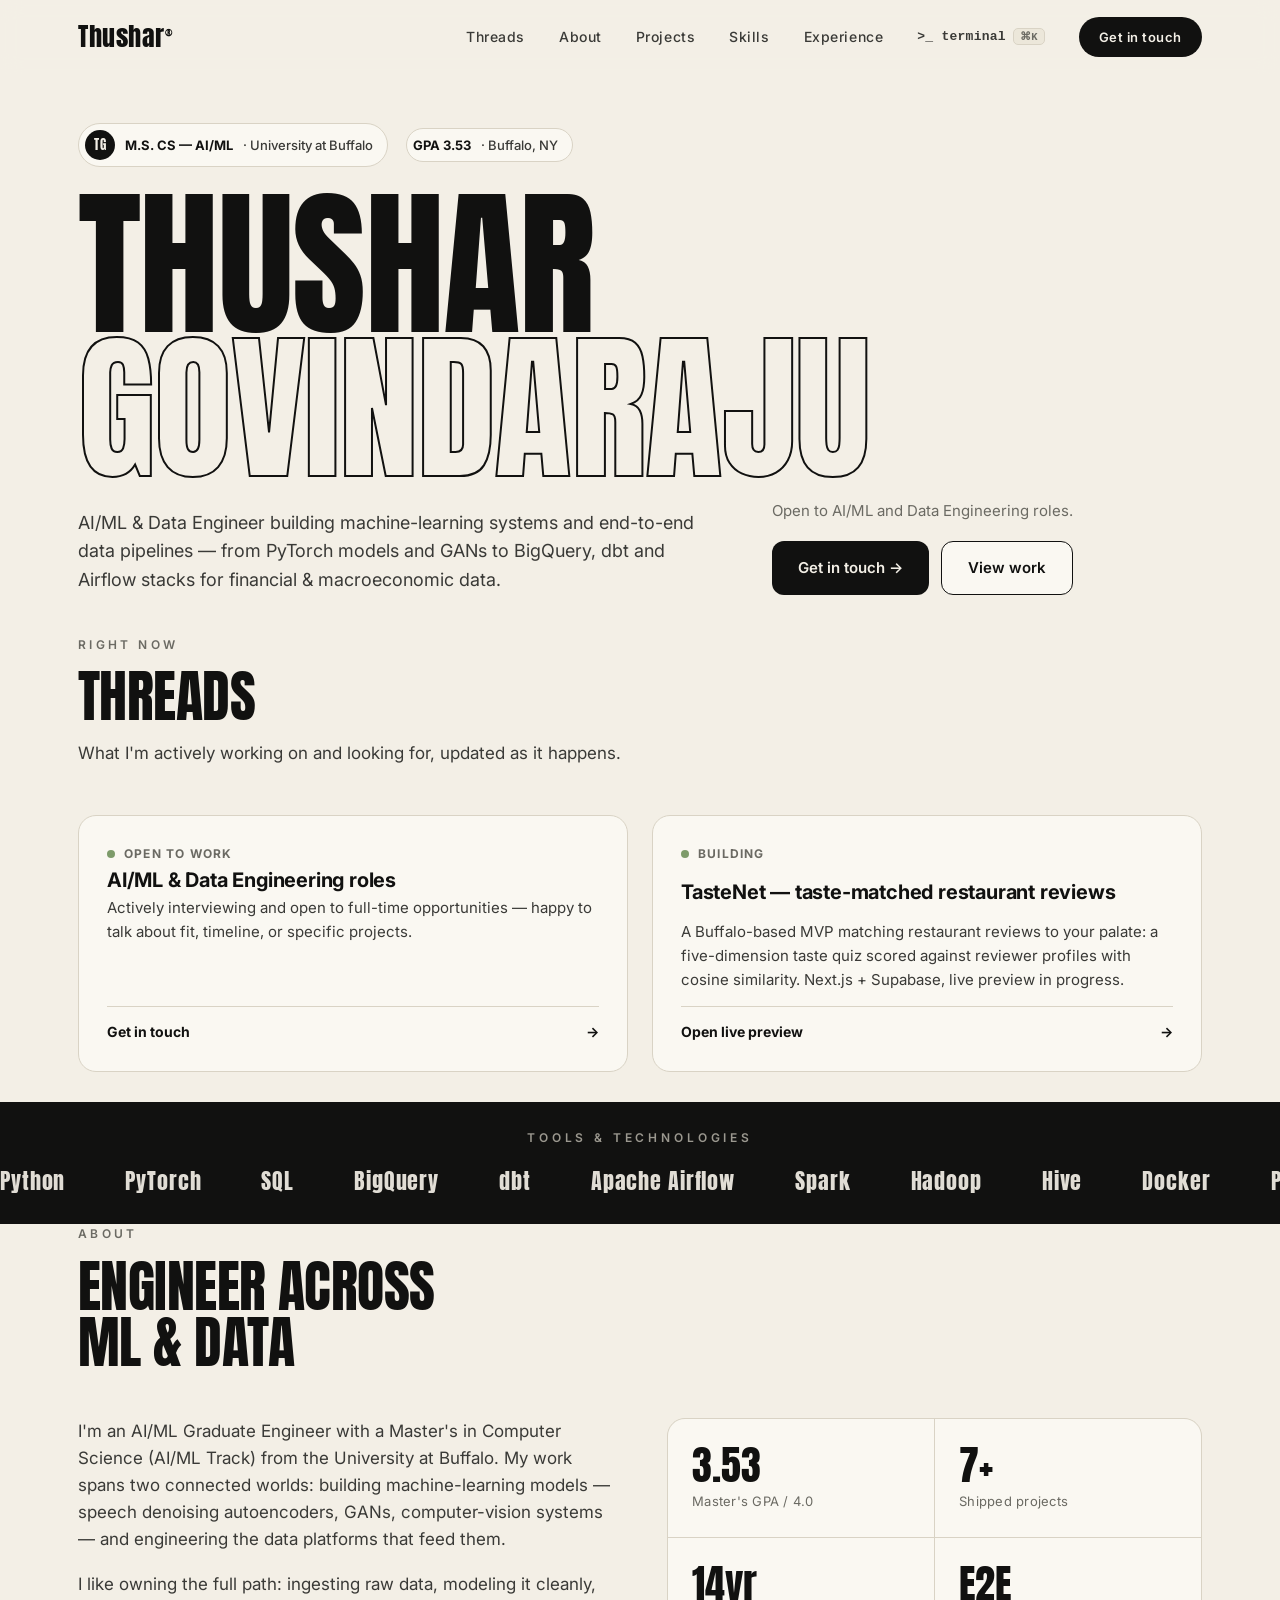
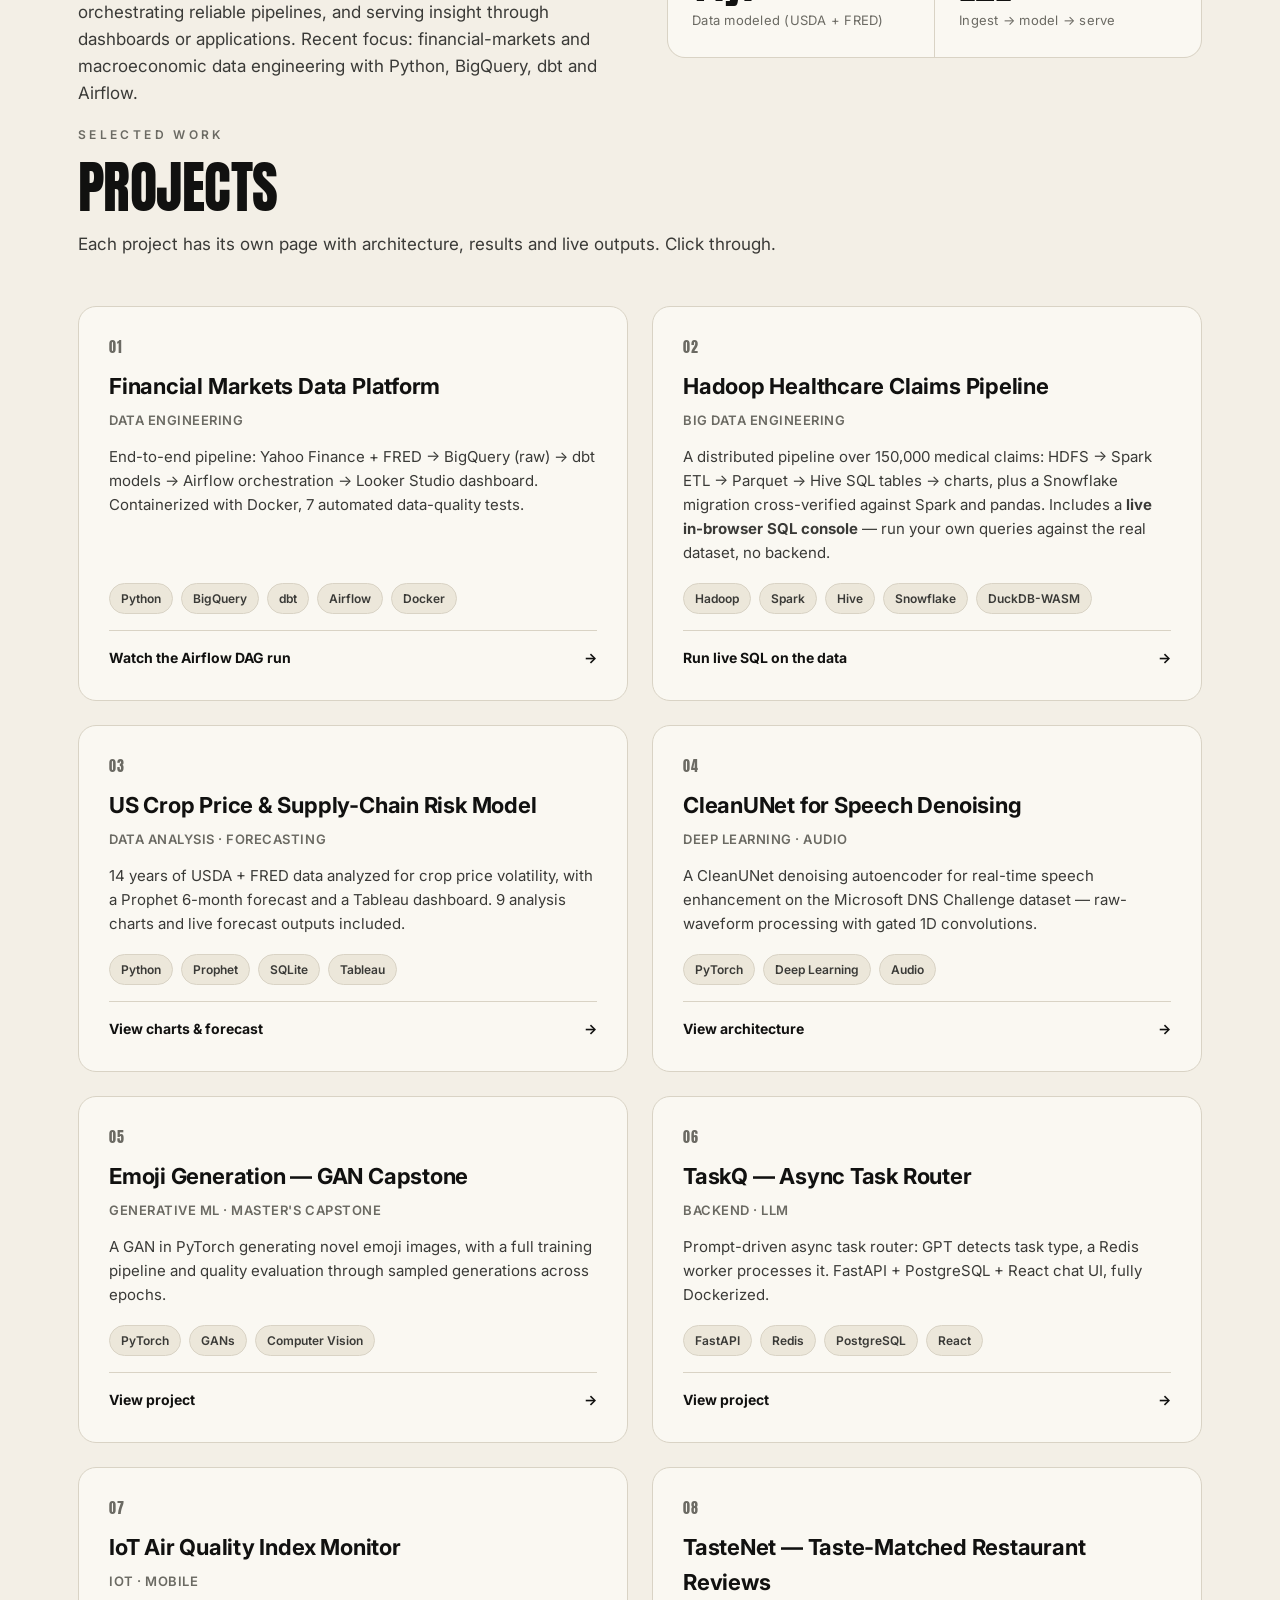
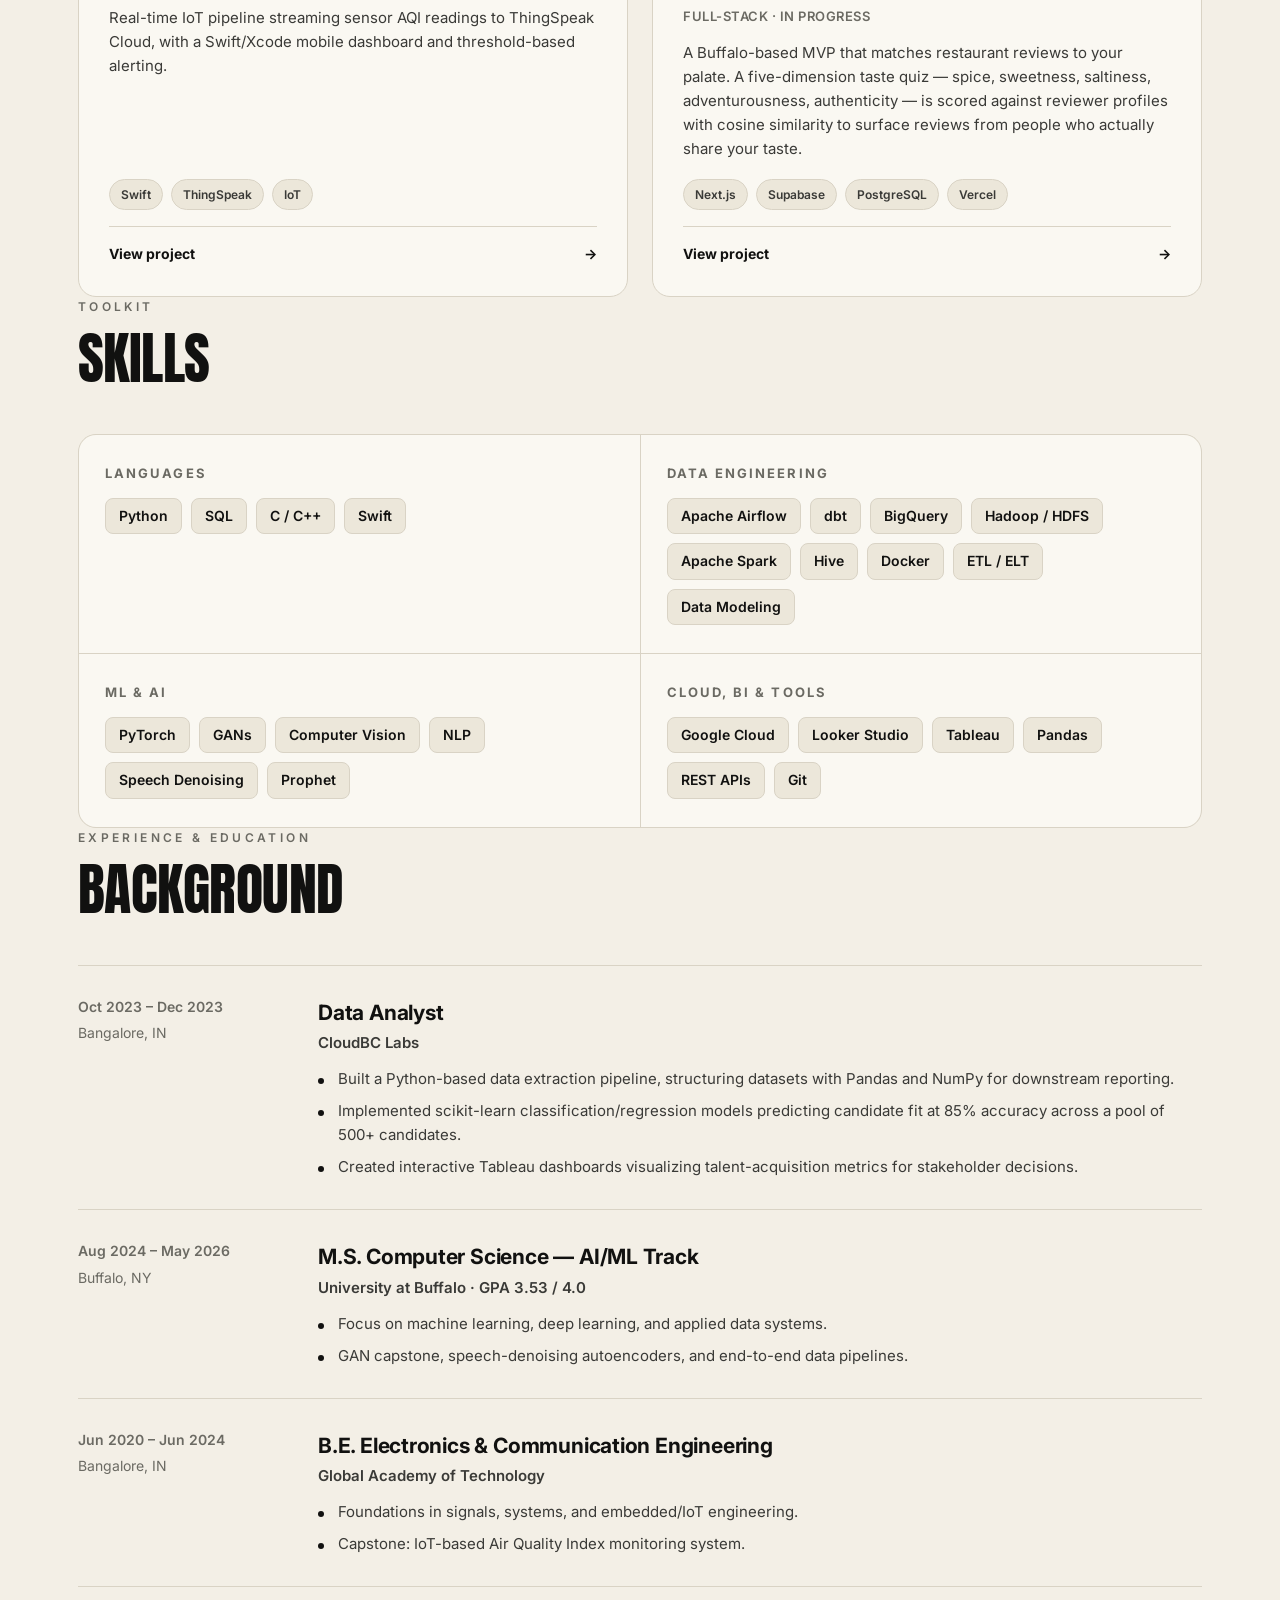
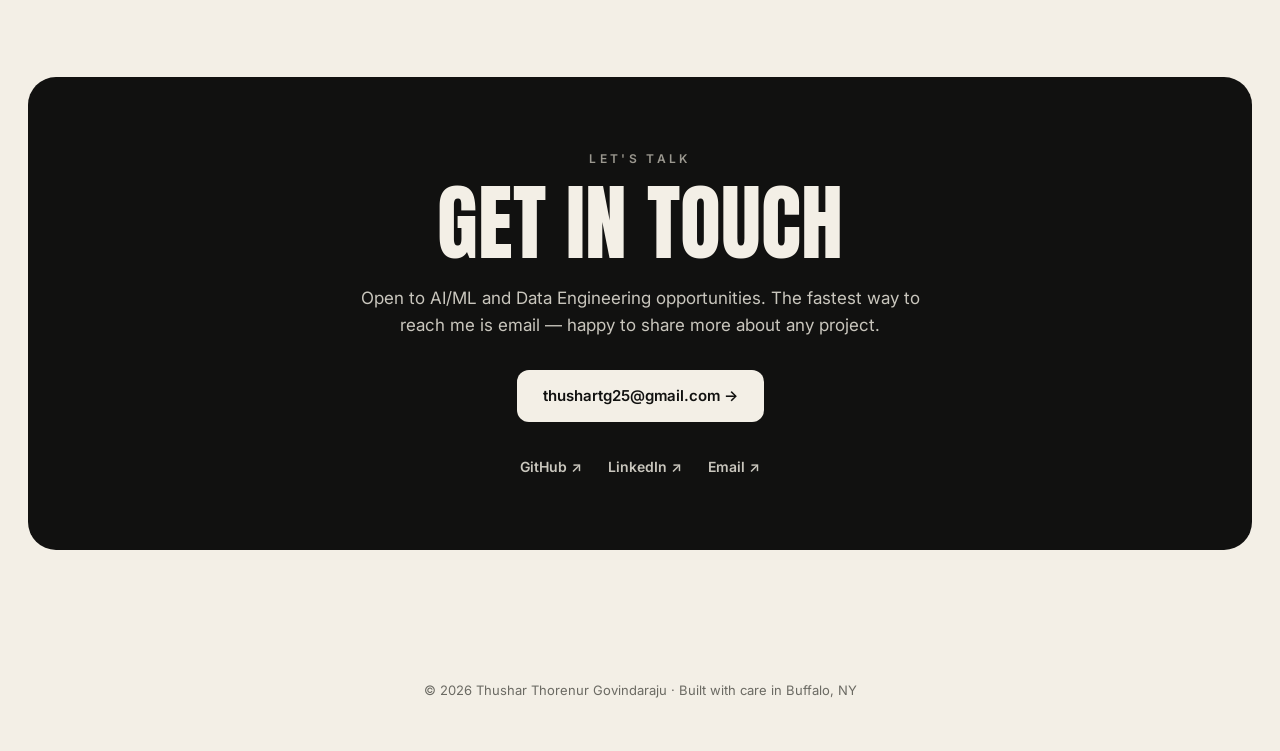
==== index.html @ 77a40bc1 "Add Threads section and TasteNet project (08) Threads sits right after the hero as a "what I'm doing" ====
<!DOCTYPE html>
<html lang="en">
<head>
<meta charset="UTF-8" />
<meta name="viewport" content="width=device-width, initial-scale=1.0" />
<title>Thushar Thorenur Govindaraju — AI/ML & Data Engineer</title>
<meta name="description" content="Thushar Thorenur Govindaraju — AI/ML & Data Engineer. M.S. Computer Science (AI/ML), University at Buffalo. Building ML systems and end-to-end data pipelines." />
<link rel="preconnect" href="https://fonts.googleapis.com" />
<link rel="preconnect" href="https://fonts.gstatic.com" crossorigin />
<link href="https://fonts.googleapis.com/css2?family=Anton&family=Inter:wght@400;500;600;700&display=swap" rel="stylesheet" />
<link rel="stylesheet" href="assets/css/site.css" />
</head>
<body>

<header id="top">
  <div class="wrap nav">
    <a href="#top" class="logo">Thushar<sup>®</sup></a>
    <nav class="nav-links" id="menu">
      <a href="#threads">Threads</a>
      <a href="#about">About</a>
      <a href="#projects">Projects</a>
      <a href="#skills">Skills</a>
      <a href="#experience">Experience</a>
      <a href="#contact" class="nav-cta">Get in touch</a>
    </nav>
    <button class="burger" id="burger" aria-label="Menu"><span></span><span></span><span></span></button>
  </div>
</header>

<!-- HERO -->
<section class="hero wrap">
  <div class="hero-top">
    <span class="chip"><span class="ava">TG</span> <b>M.S. CS — AI/ML</b> · University at Buffalo</span>
    <span class="chip"><b>GPA 3.53</b> · Buffalo, NY</span>
  </div>

  <h1 class="name">Thushar<span class="l2">Govindaraju</span></h1>

  <div class="hero-grid">
    <p class="hero-lead">AI/ML &amp; Data Engineer building machine-learning systems and end-to-end data pipelines — from PyTorch models and GANs to BigQuery, dbt and Airflow stacks for financial &amp; macroeconomic data.</p>
    <div class="hero-right">
      <p>Open to AI/ML and Data Engineering roles.</p>
      <div class="btn-row">
        <a href="#contact" class="btn">Get in touch →</a>
        <a href="#projects" class="btn ghost">View work</a>
      </div>
    </div>
  </div>
</section>

<!-- THREADS -->
<section id="threads" class="wrap reveal">
  <div class="sec-head">
    <div class="eyebrow">Right now</div>
    <h2 class="sec-title">Threads</h2>
    <p>What I'm actively working on and looking for, updated as it happens.</p>
  </div>
  <div class="threads-grid">

    <a class="thread-card" href="#contact">
      <div class="thread-status"><span class="dot"></span>Open to work</div>
      <h3>AI/ML &amp; Data Engineering roles</h3>
      <p>Actively interviewing and open to full-time opportunities — happy to talk about fit, timeline, or specific projects.</p>
      <div class="thread-cta"><span>Get in touch</span><span class="arrow">→</span></div>
    </a>

    <div class="thread-card">
      <a class="thread-card-link" href="projects/tastenet.html">
        <div class="thread-status"><span class="dot"></span>Building</div>
        <h3>TasteNet — taste-matched restaurant reviews</h3>
        <p>A Buffalo-based MVP matching restaurant reviews to your palate: a five-dimension taste quiz scored against reviewer profiles with cosine similarity. Next.js + Supabase, live preview in progress.</p>
      </a>
      <a class="thread-cta" href="https://tastenetcom.vercel.app/preview" target="_blank" rel="noopener"><span>Open live preview</span><span class="arrow">→</span></a>
    </div>

  </div>
</section>

<!-- TECH BAND -->
<div class="band">
  <div class="band-label">Tools &amp; technologies</div>
  <div class="marquee">
    <span>Python</span><span>PyTorch</span><span>SQL</span><span>BigQuery</span><span>dbt</span><span>Apache Airflow</span><span>Spark</span><span>Hadoop</span><span>Hive</span><span>Docker</span><span>Pandas</span><span>Tableau</span><span>GCP</span><span>FastAPI</span>
    <span>Python</span><span>PyTorch</span><span>SQL</span><span>BigQuery</span><span>dbt</span><span>Apache Airflow</span><span>Spark</span><span>Hadoop</span><span>Hive</span><span>Docker</span><span>Pandas</span><span>Tableau</span><span>GCP</span><span>FastAPI</span>
  </div>
</div>

<!-- ABOUT -->
<section id="about" class="wrap reveal">
  <div class="sec-head">
    <div class="eyebrow">About</div>
    <h2 class="sec-title">Engineer across<br>ML &amp; data</h2>
  </div>
  <div class="about-grid">
    <div>
      <p>I'm an AI/ML Graduate Engineer with a Master's in Computer Science (AI/ML Track) from the University at Buffalo. My work spans two connected worlds: building machine-learning models — speech denoising autoencoders, GANs, computer-vision systems — and engineering the data platforms that feed them.</p>
      <p>I like owning the full path: ingesting raw data, modeling it cleanly, orchestrating reliable pipelines, and serving insight through dashboards or applications. Recent focus: financial-markets and macroeconomic data engineering with Python, BigQuery, dbt and Airflow.</p>
    </div>
    <div class="facts">
      <div class="fact"><div class="n">3.53</div><div class="t">Master's GPA / 4.0</div></div>
      <div class="fact"><div class="n">7+</div><div class="t">Shipped projects</div></div>
      <div class="fact"><div class="n">14yr</div><div class="t">Data modeled (USDA + FRED)</div></div>
      <div class="fact"><div class="n">E2E</div><div class="t">Ingest → model → serve</div></div>
    </div>
  </div>
</section>

<!-- PROJECTS -->
<section id="projects" class="wrap reveal">
  <div class="sec-head">
    <div class="eyebrow">Selected work</div>
    <h2 class="sec-title">Projects</h2>
    <p>Each project has its own page with architecture, results and live outputs. Click through.</p>
  </div>
  <div class="proj-grid">

    <a class="card" href="projects/financial-markets-data-platform.html">
      <div class="num">01</div>
      <h3>Financial Markets Data Platform</h3>
      <div class="role">Data Engineering</div>
      <p>End-to-end pipeline: Yahoo Finance + FRED → BigQuery (raw) → dbt models → Airflow orchestration → Looker Studio dashboard. Containerized with Docker, 7 automated data-quality tests.</p>
      <div class="tags"><span class="tag">Python</span><span class="tag">BigQuery</span><span class="tag">dbt</span><span class="tag">Airflow</span><span class="tag">Docker</span></div>
      <div class="card-cta"><span>Watch the Airflow DAG run</span><span class="arrow">→</span></div>
    </a>

    <a class="card" href="projects/hadoop-claims-pipeline.html">
      <div class="num">02</div>
      <h3>Hadoop Healthcare Claims Pipeline</h3>
      <div class="role">Big Data Engineering</div>
      <p>A distributed pipeline over 150,000 medical claims: HDFS → Spark ETL → Parquet → Hive SQL tables → charts, plus a Snowflake migration cross-verified against Spark and pandas. Includes a <b>live in-browser SQL console</b> — run your own queries against the real dataset, no backend.</p>
      <div class="tags"><span class="tag">Hadoop</span><span class="tag">Spark</span><span class="tag">Hive</span><span class="tag">Snowflake</span><span class="tag">DuckDB-WASM</span></div>
      <div class="card-cta"><span>Run live SQL on the data</span><span class="arrow">→</span></div>
    </a>

    <a class="card" href="projects/usda-crop-price-risk.html">
      <div class="num">03</div>
      <h3>US Crop Price &amp; Supply-Chain Risk Model</h3>
      <div class="role">Data Analysis · Forecasting</div>
      <p>14 years of USDA + FRED data analyzed for crop price volatility, with a Prophet 6-month forecast and a Tableau dashboard. 9 analysis charts and live forecast outputs included.</p>
      <div class="tags"><span class="tag">Python</span><span class="tag">Prophet</span><span class="tag">SQLite</span><span class="tag">Tableau</span></div>
      <div class="card-cta"><span>View charts &amp; forecast</span><span class="arrow">→</span></div>
    </a>

    <a class="card" href="projects/cleanunet-speech-denoising.html">
      <div class="num">04</div>
      <h3>CleanUNet for Speech Denoising</h3>
      <div class="role">Deep Learning · Audio</div>
      <p>A CleanUNet denoising autoencoder for real-time speech enhancement on the Microsoft DNS Challenge dataset — raw-waveform processing with gated 1D convolutions.</p>
      <div class="tags"><span class="tag">PyTorch</span><span class="tag">Deep Learning</span><span class="tag">Audio</span></div>
      <div class="card-cta"><span>View architecture</span><span class="arrow">→</span></div>
    </a>

    <a class="card" href="projects/emoji-gan.html">
      <div class="num">05</div>
      <h3>Emoji Generation — GAN Capstone</h3>
      <div class="role">Generative ML · Master's Capstone</div>
      <p>A GAN in PyTorch generating novel emoji images, with a full training pipeline and quality evaluation through sampled generations across epochs.</p>
      <div class="tags"><span class="tag">PyTorch</span><span class="tag">GANs</span><span class="tag">Computer Vision</span></div>
      <div class="card-cta"><span>View project</span><span class="arrow">→</span></div>
    </a>

    <a class="card" href="projects/taskq.html">
      <div class="num">06</div>
      <h3>TaskQ — Async Task Router</h3>
      <div class="role">Backend · LLM</div>
      <p>Prompt-driven async task router: GPT detects task type, a Redis worker processes it. FastAPI + PostgreSQL + React chat UI, fully Dockerized.</p>
      <div class="tags"><span class="tag">FastAPI</span><span class="tag">Redis</span><span class="tag">PostgreSQL</span><span class="tag">React</span></div>
      <div class="card-cta"><span>View project</span><span class="arrow">→</span></div>
    </a>

    <a class="card" href="projects/iot-aqi.html">
      <div class="num">07</div>
      <h3>IoT Air Quality Index Monitor</h3>
      <div class="role">IoT · Mobile</div>
      <p>Real-time IoT pipeline streaming sensor AQI readings to ThingSpeak Cloud, with a Swift/Xcode mobile dashboard and threshold-based alerting.</p>
      <div class="tags"><span class="tag">Swift</span><span class="tag">ThingSpeak</span><span class="tag">IoT</span></div>
      <div class="card-cta"><span>View project</span><span class="arrow">→</span></div>
    </a>

    <a class="card" href="projects/tastenet.html">
      <div class="num">08</div>
      <h3>TasteNet — Taste-Matched Restaurant Reviews</h3>
      <div class="role">Full-Stack · In Progress</div>
      <p>A Buffalo-based MVP that matches restaurant reviews to your palate. A five-dimension taste quiz — spice, sweetness, saltiness, adventurousness, authenticity — is scored against reviewer profiles with cosine similarity to surface reviews from people who actually share your taste.</p>
      <div class="tags"><span class="tag">Next.js</span><span class="tag">Supabase</span><span class="tag">PostgreSQL</span><span class="tag">Vercel</span></div>
      <div class="card-cta"><span>View project</span><span class="arrow">→</span></div>
    </a>

  </div>
</section>

<!-- SKILLS -->
<section id="skills" class="wrap reveal">
  <div class="sec-head">
    <div class="eyebrow">Toolkit</div>
    <h2 class="sec-title">Skills</h2>
  </div>
  <div class="skills-grid">
    <div class="skill">
      <h4>Languages</h4>
      <div class="items"><span>Python</span><span>SQL</span><span>C / C++</span><span>Swift</span></div>
    </div>
    <div class="skill">
      <h4>Data Engineering</h4>
      <div class="items"><span>Apache Airflow</span><span>dbt</span><span>BigQuery</span><span>Hadoop / HDFS</span><span>Apache Spark</span><span>Hive</span><span>Docker</span><span>ETL / ELT</span><span>Data Modeling</span></div>
    </div>
    <div class="skill">
      <h4>ML &amp; AI</h4>
      <div class="items"><span>PyTorch</span><span>GANs</span><span>Computer Vision</span><span>NLP</span><span>Speech Denoising</span><span>Prophet</span></div>
    </div>
    <div class="skill">
      <h4>Cloud, BI &amp; Tools</h4>
      <div class="items"><span>Google Cloud</span><span>Looker Studio</span><span>Tableau</span><span>Pandas</span><span>REST APIs</span><span>Git</span></div>
    </div>
  </div>
</section>

<!-- EXPERIENCE + EDUCATION -->
<section id="experience" class="wrap reveal">
  <div class="sec-head">
    <div class="eyebrow">Experience &amp; Education</div>
    <h2 class="sec-title">Background</h2>
  </div>
  <div class="tl">
    <div class="tl-item">
      <div class="tl-when">Oct 2023 – Dec 2023<span class="loc">Bangalore, IN</span></div>
      <div class="tl-body">
        <h3>Data Analyst</h3>
        <div class="org">CloudBC Labs</div>
        <ul>
          <li>Built a Python-based data extraction pipeline, structuring datasets with Pandas and NumPy for downstream reporting.</li>
          <li>Implemented scikit-learn classification/regression models predicting candidate fit at 85% accuracy across a pool of 500+ candidates.</li>
          <li>Created interactive Tableau dashboards visualizing talent-acquisition metrics for stakeholder decisions.</li>
        </ul>
      </div>
    </div>
    <div class="tl-item">
      <div class="tl-when">Aug 2024 – May 2026<span class="loc">Buffalo, NY</span></div>
      <div class="tl-body">
        <h3>M.S. Computer Science — AI/ML Track</h3>
        <div class="org">University at Buffalo · GPA 3.53 / 4.0</div>
        <ul>
          <li>Focus on machine learning, deep learning, and applied data systems.</li>
          <li>GAN capstone, speech-denoising autoencoders, and end-to-end data pipelines.</li>
        </ul>
      </div>
    </div>
    <div class="tl-item">
      <div class="tl-when">Jun 2020 – Jun 2024<span class="loc">Bangalore, IN</span></div>
      <div class="tl-body">
        <h3>B.E. Electronics &amp; Communication Engineering</h3>
        <div class="org">Global Academy of Technology</div>
        <ul>
          <li>Foundations in signals, systems, and embedded/IoT engineering.</li>
          <li>Capstone: IoT-based Air Quality Index monitoring system.</li>
        </ul>
      </div>
    </div>
  </div>
</section>

<!-- CONTACT -->
<section id="contact">
  <div class="contact reveal">
    <div class="eyebrow">Let's talk</div>
    <h2>Get in touch</h2>
    <p>Open to AI/ML and Data Engineering opportunities. The fastest way to reach me is email — happy to share more about any project.</p>
    <a href="mailto:thushartg25@gmail.com" class="btn">thushartg25@gmail.com →</a>
    <div class="links">
      <a href="https://github.com/thushartg" target="_blank" rel="noopener">GitHub ↗</a>
      <a href="https://www.linkedin.com/in/thushar-thorenur-govindaraju-945712186" target="_blank" rel="noopener">LinkedIn ↗</a>
      <a href="mailto:thushartg25@gmail.com">Email ↗</a>
    </div>
  </div>
</section>

<footer>
  © <span id="yr"></span> Thushar Thorenur Govindaraju · Built with care in Buffalo, NY
</footer>

<script src="assets/js/site.js"></script>
</body>
</html>
---- assets/css/site.css ----
:root{
  color-scheme:light dark;
  --cream:#f3efe6;
  --cream-2:#ece7da;
  --ink:#111110;
  --ink-soft:#3a3a37;
  --muted:#6b6a63;
  --line:#d9d3c5;
  --card:#faf8f2;
  --radius:18px;
  --max:1180px;
  --ink-rgb:17,17,16;
  --header-bg:rgba(243,239,230,.82);
  --shadow:rgba(0,0,0,.35);
  --sql-input-bg:#f5f1e8;
  --sql-err:#9c4a34;
  --accent2:#c9c2b2;
  --accent-amber:#c9a24b;
  --accent-success:#7d9b6a;
  --dag-queued-fill:#efeadf;
  --dag-queued-sub:#aaa393;
  --dag-running-fill:#fff;
  --dag-success-fill:#eef3e7;
  --dag-success-sub:#6f8a5e;
  --panel-muted:#9b988f;
  --panel-soft:#c9c6bd;
}
@media (prefers-color-scheme: dark){
  :root{
    --cream:#121210;
    --cream-2:#1b1b16;
    --ink:#f3efe6;
    --ink-soft:#d6d2c4;
    --muted:#948f80;
    --line:#2c2b23;
    --card:#1a1a15;
    --ink-rgb:243,239,230;
    --header-bg:rgba(18,18,16,.82);
    --shadow:rgba(0,0,0,.6);
    --sql-input-bg:#0f0f0c;
    --sql-err:#e2896a;
    --accent2:#57544a;
    --accent-amber:#d9b25c;
    --accent-success:#7fbf68;
    --dag-queued-fill:#1c1c17;
    --dag-queued-sub:#948f80;
    --dag-running-fill:#1a1a15;
    --dag-success-fill:#16241a;
    --dag-success-sub:#8fbf7a;
    --panel-muted:#68645a;
    --panel-soft:#4d4a41;
  }
}
*{box-sizing:border-box;margin:0;padding:0}
html{scroll-behavior:smooth}
body{
  font-family:'Inter',system-ui,-apple-system,sans-serif;
  background:var(--cream);
  color:var(--ink);
  line-height:1.6;
  -webkit-font-smoothing:antialiased;
  overflow-x:hidden;
}
a{color:inherit;text-decoration:none}
img{max-width:100%;display:block}
.wrap{max-width:var(--max);margin:0 auto;padding:0 28px}
section{padding:90px 0}

/* ---------- NAV ---------- */
header{position:sticky;top:0;z-index:50;background:var(--header-bg);backdrop-filter:blur(10px);border-bottom:1px solid transparent;transition:border-color .3s}
header.scrolled{border-color:var(--line)}
.nav{display:flex;align-items:center;justify-content:space-between;height:74px}
.logo{font-family:'Anton',sans-serif;font-size:26px;letter-spacing:.5px}
.logo sup{font-size:11px;top:-12px}
.nav-links{display:flex;gap:34px;align-items:center}
.nav-links a{font-size:14px;font-weight:500;letter-spacing:.04em;color:var(--ink-soft);transition:color .2s}
.nav-links a:hover{color:var(--ink)}
.nav-links a.nav-cta{background:var(--ink);color:var(--cream);padding:10px 20px;border-radius:999px;font-size:13px;font-weight:600}
.nav-links a.nav-cta:hover{color:var(--cream);opacity:.88}
.burger{display:none;flex-direction:column;gap:5px;cursor:pointer;background:none;border:0;padding:6px}
.burger span{width:24px;height:2px;background:var(--ink);transition:.3s}

/* ---------- HERO ---------- */
.hero{padding-top:48px;padding-bottom:40px}
.hero-top{display:flex;align-items:center;gap:18px;flex-wrap:wrap}
.chip{display:inline-flex;align-items:center;gap:10px;background:var(--card);border:1px solid var(--line);padding:6px 14px 6px 6px;border-radius:999px;font-size:13px;font-weight:500;color:var(--ink-soft)}
.chip .ava{width:30px;height:30px;border-radius:50%;background:var(--ink);color:var(--cream);display:grid;place-items:center;font-family:'Anton',sans-serif;font-size:13px;letter-spacing:.5px}
.chip b{color:var(--ink)}
.name{
  font-family:'Anton',sans-serif;font-weight:400;line-height:.9;letter-spacing:-.01em;
  text-transform:uppercase;font-size:clamp(56px,12.5vw,168px);margin:26px 0 10px;
}
.name .l2{display:block;color:transparent;-webkit-text-stroke:2px var(--ink)}
.hero-grid{display:grid;grid-template-columns:1.5fr 1fr;gap:48px;align-items:end;margin-top:18px}
.hero-lead{font-size:18px;color:var(--ink-soft);max-width:62ch}
.hero-right{display:flex;flex-direction:column;align-items:flex-start;gap:18px}
.hero-right p{font-size:15px;color:var(--muted)}
.btn{display:inline-flex;align-items:center;gap:10px;background:var(--ink);color:var(--cream);padding:14px 26px;border-radius:12px;font-weight:600;font-size:15px;transition:transform .2s,opacity .2s;cursor:pointer;border:0}
.btn:hover{transform:translateY(-2px);opacity:.92}
.btn.ghost{background:var(--card);color:var(--ink);border:1.5px solid var(--ink)}
.btn.ghost:hover{background:var(--ink);color:var(--cream)}
.btn.sm{padding:11px 20px;font-size:14px}
.btn-row{display:flex;gap:12px;flex-wrap:wrap}

/* ---------- THREADS ---------- */
.threads-grid{display:grid;grid-template-columns:repeat(2,1fr);gap:24px}
.thread-card{background:var(--card);border:1px solid var(--line);border-radius:var(--radius);padding:28px;display:flex;flex-direction:column;transition:transform .25s,box-shadow .25s;color:inherit}
.thread-card:hover{transform:translateY(-4px);box-shadow:0 18px 40px -22px var(--shadow)}
.thread-card-link{display:flex;flex-direction:column;gap:12px;flex:1;color:inherit}
.thread-status{display:flex;align-items:center;gap:9px;font-size:12px;font-weight:700;letter-spacing:.1em;text-transform:uppercase;color:var(--muted)}
.thread-status .dot{width:8px;height:8px;border-radius:50%;background:var(--accent-success);box-shadow:0 0 0 0 rgba(125,155,106,.7);animation:pulse 2s infinite}
.thread-card h3{font-size:20px;font-weight:700;letter-spacing:-.01em}
.thread-card p{font-size:15px;color:var(--ink-soft);flex:1}
.thread-cta{font-size:14px;font-weight:700;border-top:1px solid var(--line);margin-top:14px;padding-top:14px;display:flex;justify-content:space-between;align-items:center;color:inherit}
.thread-cta .arrow{transition:transform .25s}
.thread-cta:hover .arrow{transform:translateX(5px)}

/* ---------- TECH BAND ---------- */
.band{background:var(--ink);color:var(--cream);padding:26px 0;margin-top:30px;overflow:hidden}
.band-label{text-align:center;font-size:12px;letter-spacing:.32em;font-weight:600;color:var(--panel-muted);margin-bottom:16px;text-transform:uppercase}
.marquee{display:flex;gap:60px;white-space:nowrap;animation:scroll 26s linear infinite;width:max-content}
.marquee span{font-family:'Anton',sans-serif;font-size:22px;letter-spacing:.04em;opacity:.92}
@keyframes scroll{from{transform:translateX(0)}to{transform:translateX(-50%)}}

/* ---------- SECTION HEADERS ---------- */
.eyebrow{font-size:12px;letter-spacing:.28em;text-transform:uppercase;color:var(--muted);font-weight:600;margin-bottom:14px}
.sec-title{font-family:'Anton',sans-serif;font-weight:400;font-size:clamp(32px,5vw,56px);line-height:1;letter-spacing:-.01em;text-transform:uppercase}
.sec-head{margin-bottom:48px;max-width:760px}
.sec-head p{margin-top:16px;color:var(--ink-soft);font-size:17px}

/* ---------- ABOUT ---------- */
.about-grid{display:grid;grid-template-columns:1fr 1fr;gap:54px;align-items:start}
.about-grid p{font-size:17px;color:var(--ink-soft);margin-bottom:18px}
.facts{display:grid;grid-template-columns:1fr 1fr;gap:1px;background:var(--line);border:1px solid var(--line);border-radius:var(--radius);overflow:hidden}
.fact{background:var(--card);padding:26px 24px}
.fact .n{font-family:'Anton',sans-serif;font-size:40px;line-height:1}
.fact .t{font-size:13px;color:var(--muted);margin-top:6px;letter-spacing:.02em}

/* ---------- PROJECTS GRID ---------- */
.proj-grid{display:grid;grid-template-columns:repeat(2,1fr);gap:24px}
.card{background:var(--card);border:1px solid var(--line);border-radius:var(--radius);padding:30px;display:flex;flex-direction:column;transition:transform .25s,box-shadow .25s;position:relative;overflow:hidden}
a.card{color:inherit}
.card:hover{transform:translateY(-4px);box-shadow:0 18px 40px -22px var(--shadow)}
.card .num{font-family:'Anton',sans-serif;font-size:14px;color:var(--muted);letter-spacing:.1em}
.card h3{font-size:22px;font-weight:700;margin:10px 0 6px;letter-spacing:-.01em}
.card .role{font-size:13px;color:var(--muted);font-weight:600;letter-spacing:.04em;text-transform:uppercase;margin-bottom:14px}
.card p{font-size:15px;color:var(--ink-soft);flex:1}
.tags{display:flex;flex-wrap:wrap;gap:8px;margin:18px 0 16px}
.tag{font-size:12px;font-weight:600;background:var(--cream-2);border:1px solid var(--line);color:var(--ink-soft);padding:5px 11px;border-radius:999px}
.card-cta{font-size:14px;font-weight:700;border-top:1px solid var(--line);padding-top:16px;display:flex;justify-content:space-between;align-items:center}
.card-cta .arrow{transition:transform .25s}
.card:hover .card-cta .arrow{transform:translateX(5px)}

/* ---------- SKILLS ---------- */
.skills-grid{display:grid;grid-template-columns:repeat(2,1fr);gap:1px;background:var(--line);border:1px solid var(--line);border-radius:var(--radius);overflow:hidden}
.skill{background:var(--card);padding:28px 26px}
.skill h4{font-size:13px;letter-spacing:.16em;text-transform:uppercase;color:var(--muted);margin-bottom:14px}
.skill .items{display:flex;flex-wrap:wrap;gap:9px}
.skill .items span{font-size:14px;font-weight:600;background:var(--cream-2);border:1px solid var(--line);padding:6px 13px;border-radius:8px}

/* ---------- TIMELINE ---------- */
.tl{display:grid;gap:0}
.tl-item{display:grid;grid-template-columns:200px 1fr;gap:40px;padding:30px 0;border-top:1px solid var(--line)}
.tl-item:last-child{border-bottom:1px solid var(--line)}
.tl-when{font-size:14px;color:var(--muted);font-weight:600}
.tl-when .loc{display:block;font-weight:400;margin-top:4px}
.tl-body h3{font-size:21px;font-weight:700;letter-spacing:-.01em}
.tl-body .org{font-size:15px;color:var(--ink-soft);font-weight:600;margin:2px 0 12px}
.tl-body ul{list-style:none;display:grid;gap:8px}
.tl-body li{font-size:15px;color:var(--ink-soft);padding-left:20px;position:relative}
.tl-body li::before{content:"";position:absolute;left:0;top:11px;width:6px;height:6px;border-radius:50%;background:var(--ink)}

/* ---------- CONTACT ---------- */
.contact{background:var(--ink);color:var(--cream);border-radius:28px;padding:72px 48px;text-align:center;margin:0 28px}
.contact .eyebrow{color:var(--panel-muted)}
.contact h2{font-family:'Anton',sans-serif;font-weight:400;font-size:clamp(38px,7vw,84px);line-height:.96;text-transform:uppercase;margin:8px 0 22px}
.contact p{max-width:52ch;margin:0 auto 30px;color:var(--panel-soft);font-size:17px}
.contact .btn{background:var(--cream);color:var(--ink)}
.contact .links{display:flex;gap:26px;justify-content:center;margin-top:34px;flex-wrap:wrap;font-size:14px;font-weight:600}
.contact .links a{color:var(--panel-soft)}
.contact .links a:hover{color:var(--cream)}

/* ---------- FOOTER ---------- */
footer{padding:40px 0 50px;text-align:center;color:var(--muted);font-size:13px}

/* ---------- REVEAL ---------- */
.reveal{opacity:0;transform:translateY(24px);transition:opacity .7s ease,transform .7s ease}
.reveal.in{opacity:1;transform:none}

/* =====================================================
   PROJECT DETAIL PAGES
   ===================================================== */
.back{display:inline-flex;align-items:center;gap:8px;font-size:14px;font-weight:600;color:var(--muted);margin-bottom:28px}
.back:hover{color:var(--ink)}
.p-hero{padding-top:40px;padding-bottom:30px}
.p-kicker{font-size:13px;font-weight:600;letter-spacing:.14em;text-transform:uppercase;color:var(--muted);margin-bottom:14px}
.p-title{font-family:'Anton',sans-serif;font-weight:400;text-transform:uppercase;line-height:.94;letter-spacing:-.01em;font-size:clamp(40px,8vw,96px)}
.p-sub{font-size:19px;color:var(--ink-soft);max-width:70ch;margin-top:20px}
.p-meta{display:flex;flex-wrap:wrap;gap:10px;margin-top:24px}
.p-actions{display:flex;gap:12px;flex-wrap:wrap;margin-top:28px}

.p-section{border-top:1px solid var(--line);padding:54px 0}
.p-section h2{font-family:'Anton',sans-serif;font-weight:400;text-transform:uppercase;font-size:clamp(26px,4vw,40px);line-height:1;margin-bottom:24px}
.p-section h3{font-size:18px;font-weight:700;margin:24px 0 10px}
.p-section p{font-size:17px;color:var(--ink-soft);max-width:80ch;margin-bottom:16px}
.p-section ul{list-style:none;display:grid;gap:10px;max-width:80ch}
.p-section ul li{font-size:16px;color:var(--ink-soft);padding-left:22px;position:relative}
.p-section ul li::before{content:"";position:absolute;left:0;top:11px;width:6px;height:6px;border-radius:50%;background:var(--ink)}

.metrics{display:grid;grid-template-columns:repeat(auto-fit,minmax(160px,1fr));gap:1px;background:var(--line);border:1px solid var(--line);border-radius:var(--radius);overflow:hidden;margin:8px 0}
.metric{background:var(--card);padding:26px 22px}
.metric .n{font-family:'Anton',sans-serif;font-size:38px;line-height:1}
.metric .t{font-size:13px;color:var(--muted);margin-top:8px}

.flow{display:flex;flex-wrap:wrap;align-items:center;gap:10px;margin:10px 0 6px}
.flow .node{background:var(--card);border:1px solid var(--line);border-radius:12px;padding:14px 18px;font-weight:600;font-size:14px;text-align:center}
.flow .arr{color:var(--muted);font-weight:700}

.gallery{display:grid;grid-template-columns:repeat(2,1fr);gap:20px}
.shot{border:1px solid var(--line);border-radius:14px;overflow:hidden;background:var(--card)}
.shot img{width:100%;height:auto;cursor:zoom-in;transition:opacity .2s}
.shot img:hover{opacity:.92}
.shot figcaption{padding:14px 16px;font-size:14px;color:var(--ink-soft);border-top:1px solid var(--line);font-weight:500}
.shot.wide{grid-column:1 / -1}

.table-wrap{overflow-x:auto;border:1px solid var(--line);border-radius:var(--radius)}
table{width:100%;border-collapse:collapse;font-size:15px;background:var(--card)}
th,td{text-align:left;padding:14px 18px;border-bottom:1px solid var(--line)}
th{font-size:12px;letter-spacing:.08em;text-transform:uppercase;color:var(--muted);font-weight:700}
tr:last-child td{border-bottom:0}

.note{background:var(--cream-2);border:1px dashed var(--line);border-radius:12px;padding:16px 18px;font-size:14px;color:var(--muted);max-width:80ch}

/* interactive chart */
.chart-wrap{position:relative;height:420px;background:var(--card);border:1px solid var(--line);border-radius:var(--radius);padding:18px 16px;margin:18px 0 8px}
.seg{display:inline-flex;gap:4px;background:var(--cream-2);border:1px solid var(--line);border-radius:999px;padding:4px}
.seg-btn{border:0;background:transparent;cursor:pointer;font:inherit;font-size:14px;font-weight:600;color:var(--ink-soft);padding:8px 18px;border-radius:999px;transition:.2s}
.seg-btn:hover{color:var(--ink)}
.seg-btn.is-active{background:var(--ink);color:var(--cream)}
@media(max-width:860px){.chart-wrap{height:340px}}

/* epoch viewer */
.epoch-ctl{display:flex;align-items:center;gap:16px;max-width:520px;margin-top:16px}
.epoch-ctl input[type=range]{flex:1;accent-color:var(--ink)}
.epoch-ctl span{font-size:14px;font-weight:600;color:var(--ink-soft);white-space:nowrap}

/* iframe embed */
.embed{position:relative;width:100%;aspect-ratio:16/10;border:1px solid var(--line);border-radius:var(--radius);overflow:hidden;background:var(--card);margin:18px 0 8px}
.embed iframe{position:absolute;inset:0;width:100%;height:100%;border:0}
@media(max-width:860px){.embed{aspect-ratio:4/5}}

/* audio A/B comparison */
.audio-ab{display:grid;grid-template-columns:1fr 1fr;gap:20px;max-width:80ch;margin:8px 0}
.audio-card{background:var(--card);border:1px solid var(--line);border-radius:14px;padding:22px}
.audio-card.after{border-color:var(--ink)}
.audio-card .lbl{display:flex;align-items:center;gap:8px;font-weight:700;font-size:15px;margin-bottom:4px}
.audio-card .badge{font-size:11px;font-weight:700;letter-spacing:.06em;text-transform:uppercase;padding:3px 9px;border-radius:999px;background:var(--cream-2);border:1px solid var(--line);color:var(--muted)}
.audio-card.after .badge{background:var(--ink);color:var(--cream);border-color:var(--ink)}
.audio-card .desc{font-size:13px;color:var(--muted);margin-bottom:14px}
.audio-card audio{width:100%;margin-top:4px}
.audio-card .missing{font-size:13px;color:var(--muted);font-style:italic}
@media(max-width:860px){.audio-ab{grid-template-columns:1fr}}

.p-nav{display:flex;justify-content:space-between;gap:16px;border-top:1px solid var(--line);padding:40px 0;flex-wrap:wrap}
.p-nav a{font-weight:700}
.p-nav a span{display:block;font-size:12px;color:var(--muted);font-weight:600;text-transform:uppercase;letter-spacing:.1em;margin-bottom:4px}

/* lightbox */
.lb{position:fixed;inset:0;background:rgba(17,17,16,.92);display:none;align-items:center;justify-content:center;z-index:200;padding:30px;cursor:zoom-out}
.lb.open{display:flex}
.lb img{max-width:95%;max-height:92vh;border-radius:8px}

/* ---------- LIVE SQL CONSOLE ---------- */
.sql-console{margin:18px 0 8px;border:1px solid var(--line);border-radius:var(--radius);overflow:hidden;background:var(--card)}
.sql-bar{display:flex;align-items:center;gap:8px;padding:10px 14px;background:var(--ink);color:var(--cream)}
.sql-bar .dot{width:11px;height:11px;border-radius:50%;background:#4a4a45}
.sql-bar .dot.g{background:var(--accent-success)}.sql-bar .dot.y{background:var(--accent-amber)}.sql-bar .dot.r{background:#b5654a}
.sql-bar .title{font-size:12.5px;letter-spacing:.06em;opacity:.85;margin-left:6px;font-weight:500}
.sql-bar .status{margin-left:auto;font-size:11.5px;letter-spacing:.04em;opacity:.7;display:flex;align-items:center;gap:7px}
.sql-bar .status .live{width:7px;height:7px;border-radius:50%;background:var(--accent-success);box-shadow:0 0 0 0 rgba(125,155,106,.7);animation:pulse 2s infinite}
@keyframes pulse{0%{box-shadow:0 0 0 0 rgba(125,155,106,.6)}70%{box-shadow:0 0 0 6px rgba(125,155,106,0)}100%{box-shadow:0 0 0 0 rgba(125,155,106,0)}}
.sql-chips{display:flex;gap:7px;flex-wrap:wrap;padding:12px 14px 4px}
.sql-chip{font-size:12.5px;padding:6px 12px;border-radius:999px;border:1px solid var(--line);background:var(--cream);color:var(--ink-soft);cursor:pointer;transition:.15s;font-family:inherit}
.sql-chip:hover{border-color:var(--ink);color:var(--ink)}
.sql-editor-wrap{padding:8px 14px 14px}
#sqlInput{width:100%;min-height:104px;resize:vertical;background:var(--sql-input-bg);border:1px solid var(--line);border-radius:12px;padding:14px 16px;font-family:ui-monospace,SFMono-Regular,'SF Mono',Menlo,Consolas,monospace;font-size:13.5px;line-height:1.6;color:var(--ink);tab-size:2}
#sqlInput:focus{outline:none;border-color:var(--ink)}
.sql-actions{display:flex;align-items:center;gap:14px;margin-top:12px;flex-wrap:wrap}
.sql-run{display:inline-flex;align-items:center;gap:9px;background:var(--ink);color:var(--cream);border:0;border-radius:10px;padding:11px 20px;font-weight:600;font-size:14px;font-family:inherit;cursor:pointer;transition:.2s}
.sql-run:hover:not(:disabled){transform:translateY(-2px);opacity:.92}
.sql-run:disabled{opacity:.5;cursor:progress}
.sql-hint{font-size:12px;color:var(--muted)}
.sql-hint kbd{font-family:ui-monospace,monospace;background:var(--cream-2);border:1px solid var(--line);border-radius:5px;padding:1px 6px;font-size:11px}
.sql-result{border-top:1px solid var(--line);max-height:420px;overflow:auto}
.sql-meta{font-size:12px;color:var(--muted);padding:10px 16px;border-bottom:1px solid var(--line);position:sticky;top:0;background:var(--card);z-index:1}
.sql-result table{border-collapse:collapse;width:100%;font-size:13px}
.sql-result th{position:sticky;top:37px;background:var(--cream-2);text-align:left;font-weight:600;padding:9px 14px;border-bottom:1px solid var(--line);white-space:nowrap;font-family:ui-monospace,monospace;font-size:11.5px;letter-spacing:.03em;color:var(--ink-soft)}
.sql-result td{padding:8px 14px;border-bottom:1px solid var(--line);white-space:nowrap;font-variant-numeric:tabular-nums}
.sql-result tr:hover td{background:var(--cream-2)}
.sql-result td.num{text-align:right}
.sql-err{padding:16px;color:var(--sql-err);font-family:ui-monospace,monospace;font-size:13px;white-space:pre-wrap}
.sql-loading{padding:22px 16px;font-size:13.5px;color:var(--muted);display:flex;align-items:center;gap:11px}
.sql-spin{width:15px;height:15px;border:2px solid var(--line);border-top-color:var(--ink);border-radius:50%;animation:spin .7s linear infinite}
@keyframes spin{to{transform:rotate(360deg)}}

/* ---------- LIVE AIRFLOW DAG ---------- */
.dag-wrap{margin:18px 0 8px;border:1px solid var(--line);border-radius:var(--radius);overflow:hidden;background:var(--card)}
.dag-top{display:flex;align-items:center;gap:14px;flex-wrap:wrap;padding:12px 16px;background:var(--ink);color:var(--cream)}
.dag-top .dname{font-family:ui-monospace,SFMono-Regular,Menlo,monospace;font-size:13px;letter-spacing:.03em;font-weight:600}
.dag-top .dsched{font-size:11.5px;opacity:.65;font-family:ui-monospace,monospace}
.dag-top .dclock{margin-left:auto;font-family:ui-monospace,monospace;font-size:12.5px;opacity:.92;min-width:190px;text-align:right}
.dag-run{display:inline-flex;align-items:center;gap:8px;background:var(--cream);color:var(--ink);border:0;border-radius:8px;padding:8px 15px;font-weight:600;font-size:13px;font-family:inherit;cursor:pointer;transition:.2s}
.dag-run:hover{opacity:.86}.dag-run:disabled{opacity:.5;cursor:progress}
.dag-scroll{overflow-x:auto;padding:16px}
svg.dag{width:100%;min-width:760px;height:auto;display:block}
svg.dag .node rect{transition:fill .35s,stroke .35s}
svg.dag .node .ntitle{font-family:ui-monospace,SFMono-Regular,Menlo,monospace;font-size:13px;font-weight:600}
svg.dag .node .nsub{font-family:ui-monospace,monospace;font-size:10.5px}
svg.dag .node.queued rect{fill:var(--dag-queued-fill);stroke:var(--line);stroke-width:1.5}
svg.dag .node.queued .ntitle{fill:var(--muted)}svg.dag .node.queued .nsub{fill:var(--dag-queued-sub)}
svg.dag .node.running rect{fill:var(--dag-running-fill);stroke:var(--ink);stroke-width:2}
svg.dag .node.running .ntitle{fill:var(--ink)}svg.dag .node.running .nsub{fill:var(--muted)}
svg.dag .node.success rect{fill:var(--dag-success-fill);stroke:var(--accent-success);stroke-width:2}
svg.dag .node.success .ntitle{fill:var(--ink)}svg.dag .node.success .nsub{fill:var(--dag-success-sub)}
svg.dag .led{transition:fill .3s}
svg.dag .node.queued .led{fill:var(--accent2)}
svg.dag .node.running .led{fill:var(--accent-amber);animation:dagpulse 1s infinite}
svg.dag .node.success .led{fill:var(--accent-success)}
@keyframes dagpulse{0%,100%{opacity:1}50%{opacity:.28}}
svg.dag .check{opacity:0;transition:opacity .3s;stroke:var(--accent-success);stroke-width:2.4;fill:none;stroke-linecap:round;stroke-linejoin:round}
svg.dag .node.success .check{opacity:1}
svg.dag .edge{fill:none;stroke:var(--line);stroke-width:2;transition:stroke .3s}
svg.dag .edge.active{stroke:var(--accent-amber);stroke-dasharray:6 6;animation:dagflow .55s linear infinite}
svg.dag .edge.done{stroke:var(--ink)}
@keyframes dagflow{to{stroke-dashoffset:-12}}
.dag-legend{display:flex;gap:18px;flex-wrap:wrap;padding:2px 16px 15px;font-size:12px;color:var(--muted)}
.dag-legend span{display:inline-flex;align-items:center;gap:7px}
.dag-legend i{width:10px;height:10px;border-radius:50%;display:inline-block}
@media (prefers-reduced-motion: reduce){svg.dag .node.running .led,svg.dag .edge.active{animation:none}}

/* ---------- TERMINAL COMMAND PALETTE ---------- */
.nav-term{display:inline-flex;align-items:center;gap:7px;background:none;border:0;cursor:pointer;font-family:ui-monospace,SFMono-Regular,Menlo,monospace;font-size:13px;font-weight:600;letter-spacing:.02em;color:var(--ink-soft);transition:color .2s;padding:0}
.nav-term:hover{color:var(--ink)}
.nav-term .kbd{font-family:ui-monospace,monospace;background:var(--cream-2);border:1px solid var(--line);border-radius:5px;padding:1px 6px;font-size:10.5px;color:var(--muted)}
.term-overlay{position:fixed;inset:0;z-index:300;display:none;background:#0c0e08}
.term-overlay.open{display:block}
.term{display:flex;flex-direction:column;width:100%;height:100%;background:#0c0e08;font-family:'SF Mono',ui-monospace,SFMono-Regular,Menlo,Monaco,Consolas,monospace;color:#3be03b;animation:termpop .18s ease-out}
@keyframes termpop{from{opacity:0}to{opacity:1}}
.term-bar{display:flex;align-items:center;gap:9px;padding:9px 14px;background:#191b12;border-bottom:1px solid #000;flex:none}
.term-bar .tl{width:12px;height:12px;border-radius:50%}
.term-bar .tl.r{background:#dc6a56}.term-bar .tl.y{background:#d8a742}.term-bar .tl.g{background:#7fae5c}
.term-bar .tt{margin-left:6px;font-size:12px;color:#8f9a7f;letter-spacing:.02em}
.term-bar .tx{margin-left:auto;font-size:13px;color:#8f9a7f;cursor:pointer;padding:0 8px;border-radius:6px;line-height:1.4}
.term-bar .tx:hover{background:#2c2f20;color:#cdeecd}
.term-body{flex:1;padding:16px 18px;overflow-y:auto;font-size:14.5px;line-height:1.65;cursor:text}
.term-body .inner{max-width:1000px}
.term-out .ln{white-space:pre-wrap;word-break:break-word}
.term-out a{color:#79f079;text-decoration:underline;text-underline-offset:2px}
.term-out .dim{color:#5f7a52}.term-out .grn{color:#3be03b}.term-out .amb{color:#b6d95a}.term-out .err{color:#e0785a}
.term-out .cmd{color:#8bf58b}
.term-inrow{display:flex;align-items:center;margin-top:2px;position:relative}
.term-prompt{color:#3be03b;flex:none;margin-right:9px}
.term-line{white-space:pre-wrap;word-break:break-word;color:#c6f5c6}
.term-cursor{display:inline-block;width:9px;height:18px;background:#3be03b;margin-left:1px;vertical-align:text-bottom;animation:termblink 1.05s steps(1) infinite}
@keyframes termblink{50%{opacity:0}}
.term-in{position:absolute;inset:0;width:100%;height:100%;opacity:0;border:0;outline:0;background:transparent;color:transparent;caret-color:transparent;font:inherit}

/* ---------- RESPONSIVE ---------- */
@media(max-width:860px){
  section{padding:64px 0}
  .nav-links{position:fixed;inset:74px 0 auto 0;background:var(--cream);flex-direction:column;gap:0;padding:8px 28px 24px;border-bottom:1px solid var(--line);transform:translateY(-130%);transition:transform .35s;align-items:stretch}
  .nav-links.open{transform:none}
  .nav-links a{padding:14px 0;border-bottom:1px solid var(--line);font-size:16px}
  .nav-links .nav-term{padding:14px 0;border-bottom:1px solid var(--line);font-size:15px;justify-content:flex-start;width:100%}
  .nav-links .nav-cta{margin-top:14px;text-align:center;border:0}
  .burger{display:flex}
  .hero-grid{grid-template-columns:1fr;gap:26px;align-items:start}
  .about-grid,.proj-grid,.threads-grid,.skills-grid,.facts,.gallery{grid-template-columns:1fr}
  .tl-item{grid-template-columns:1fr;gap:10px}
  .contact{padding:54px 26px;margin:0 16px}
  .shot.wide{grid-column:auto}
}
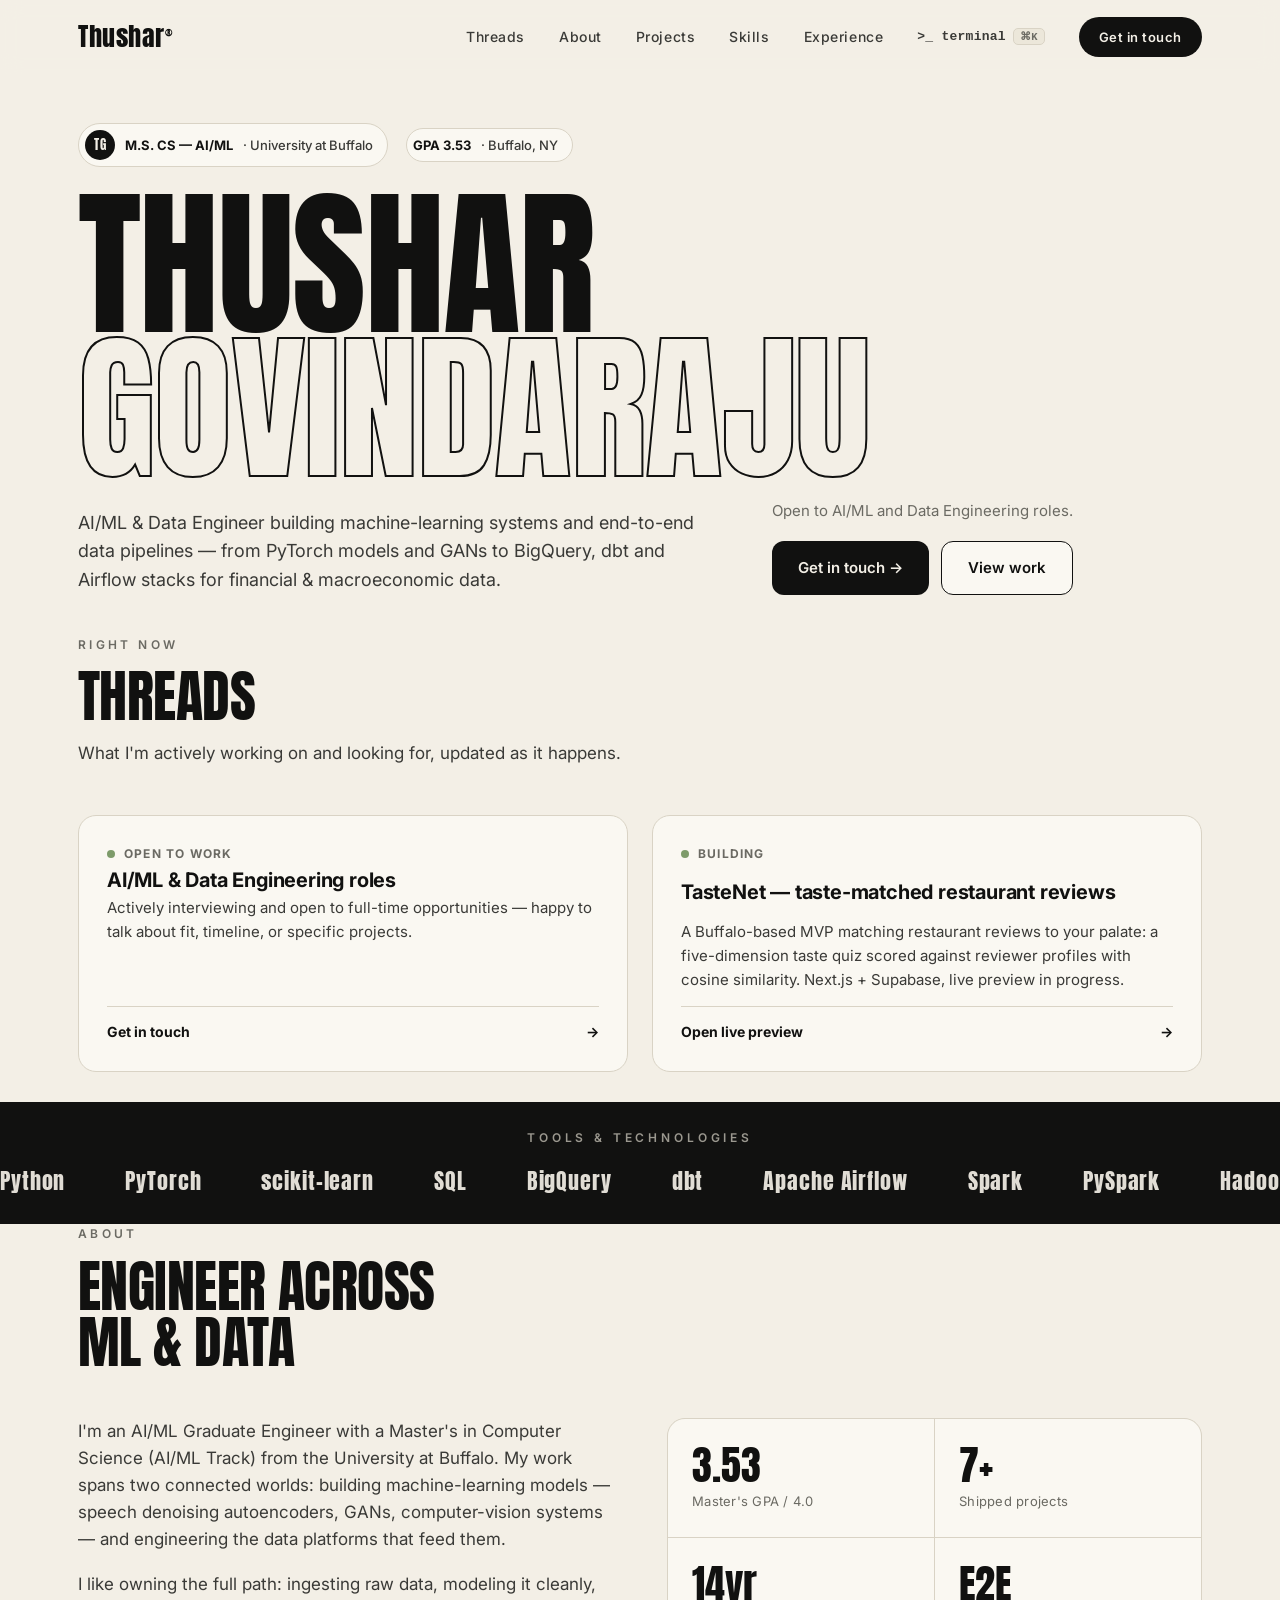
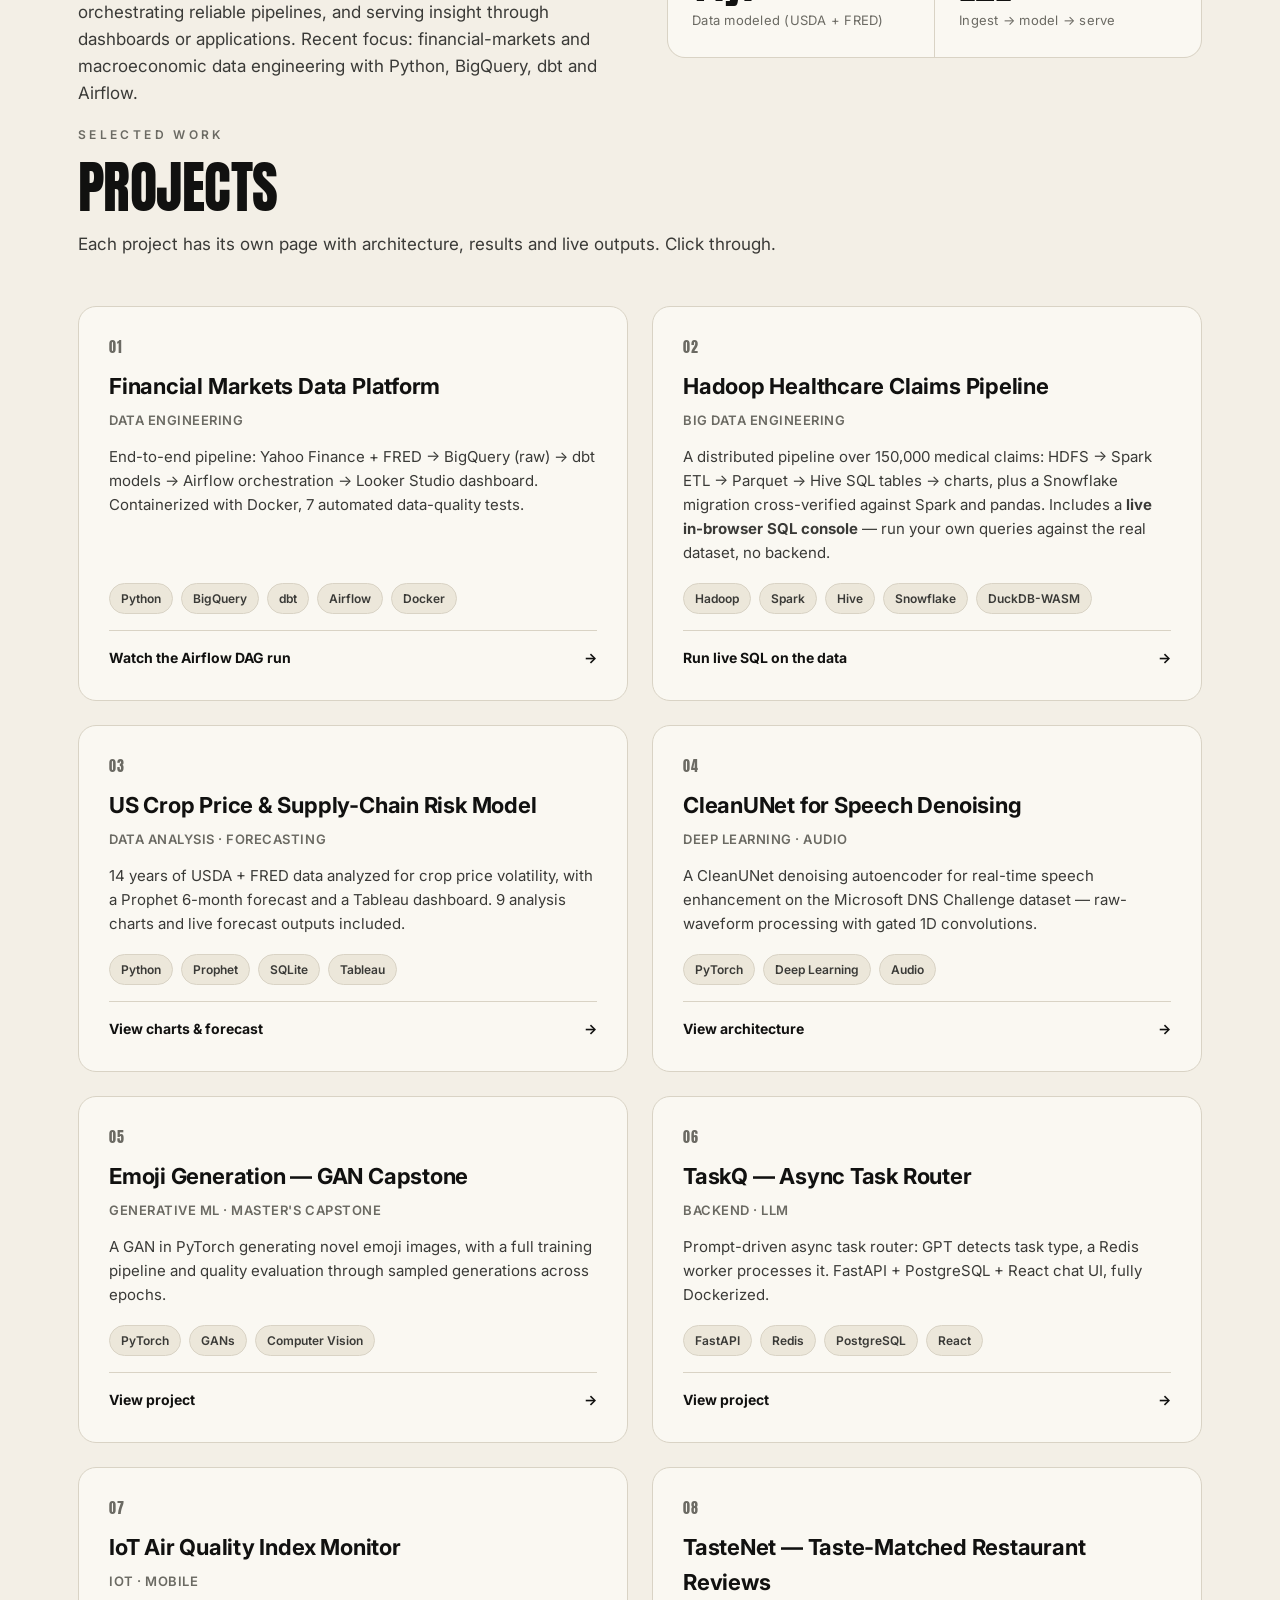
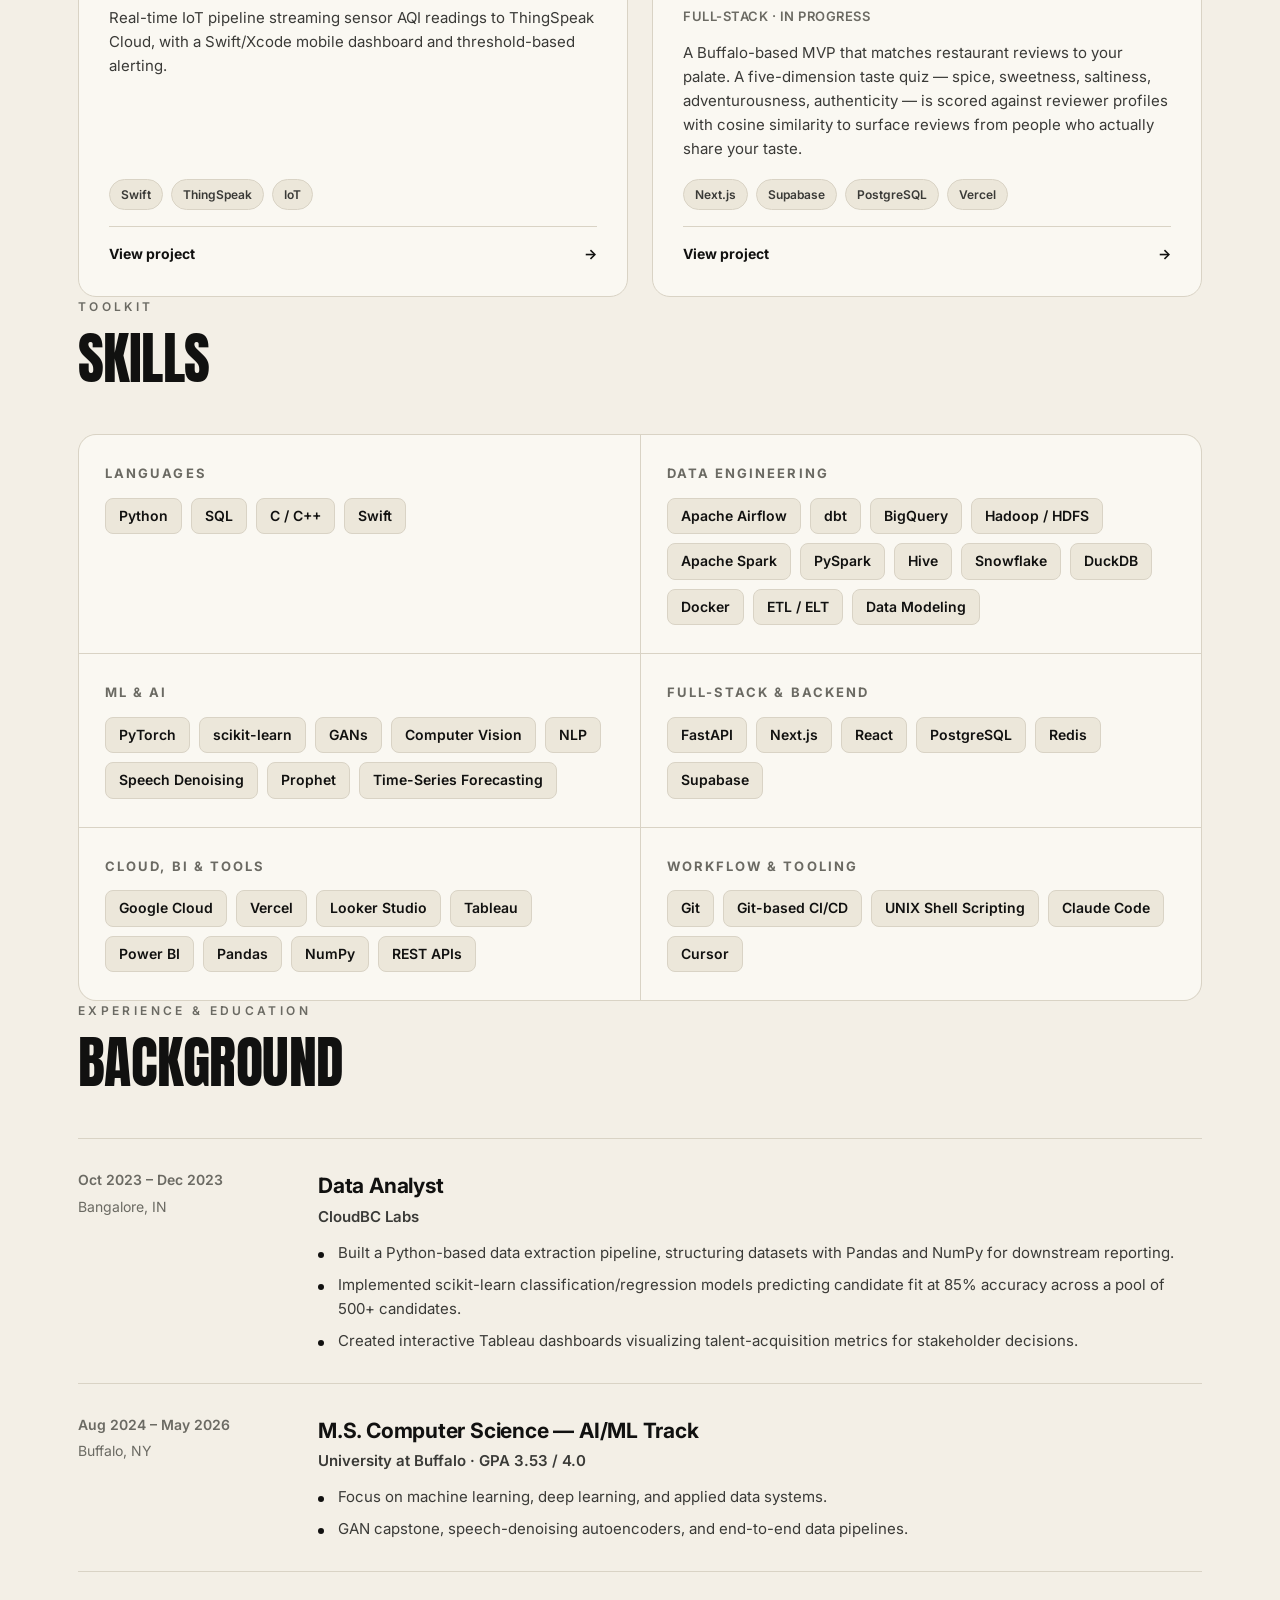
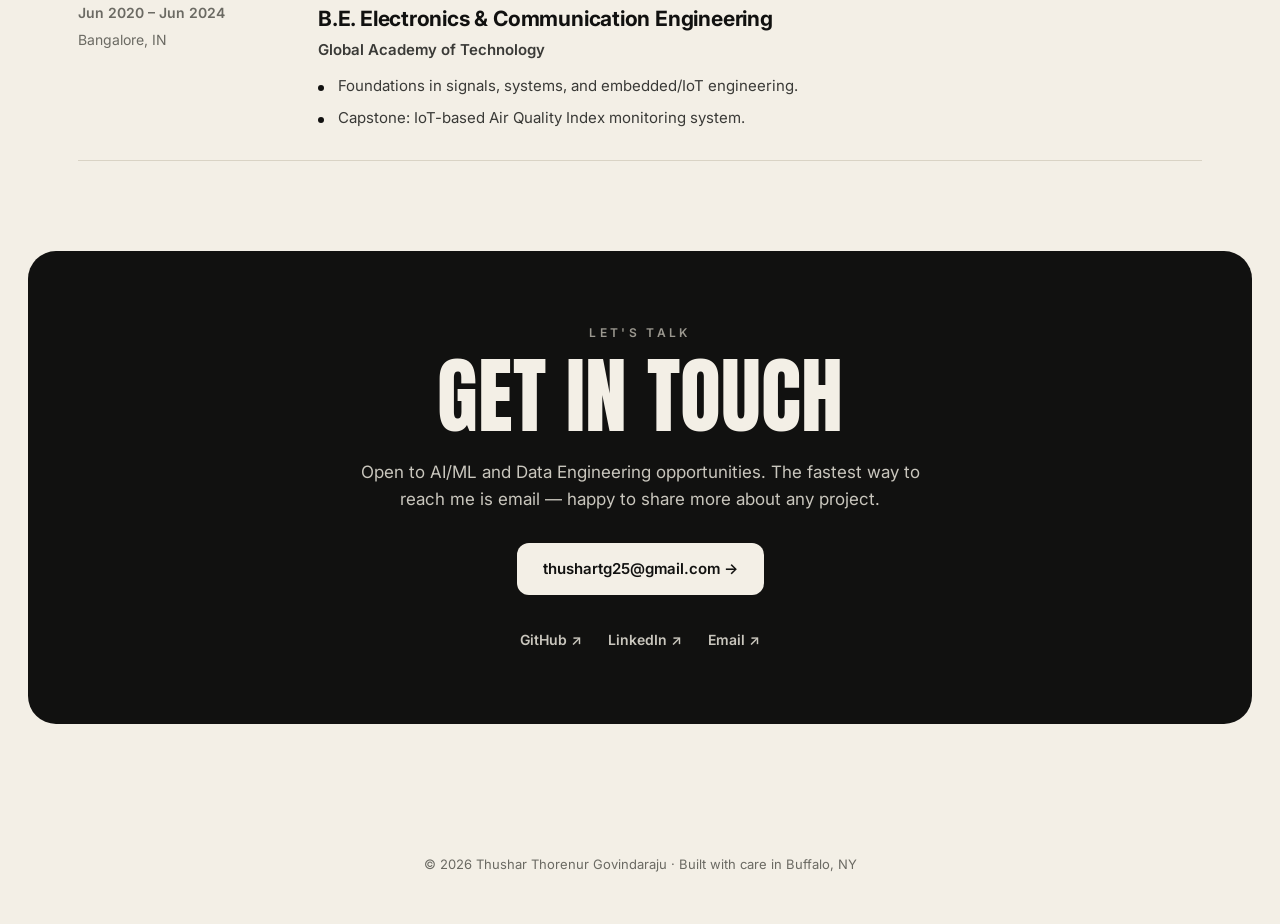
==== commit 41923fab: "Expand Skills and tech ticker with resume-verified stack Adds PySpark, scikit-learn, NumPy, Power BI" ====
--- a/index.html
+++ b/index.html
@@ -80,8 +80,8 @@
 <div class="band">
   <div class="band-label">Tools &amp; technologies</div>
   <div class="marquee">
-    <span>Python</span><span>PyTorch</span><span>SQL</span><span>BigQuery</span><span>dbt</span><span>Apache Airflow</span><span>Spark</span><span>Hadoop</span><span>Hive</span><span>Docker</span><span>Pandas</span><span>Tableau</span><span>GCP</span><span>FastAPI</span>
-    <span>Python</span><span>PyTorch</span><span>SQL</span><span>BigQuery</span><span>dbt</span><span>Apache Airflow</span><span>Spark</span><span>Hadoop</span><span>Hive</span><span>Docker</span><span>Pandas</span><span>Tableau</span><span>GCP</span><span>FastAPI</span>
+    <span>Python</span><span>PyTorch</span><span>scikit-learn</span><span>SQL</span><span>BigQuery</span><span>dbt</span><span>Apache Airflow</span><span>Spark</span><span>PySpark</span><span>Hadoop</span><span>Hive</span><span>Snowflake</span><span>Docker</span><span>Pandas</span><span>NumPy</span><span>Tableau</span><span>Power BI</span><span>GCP</span><span>FastAPI</span><span>Next.js</span><span>React</span><span>PostgreSQL</span><span>Redis</span><span>Supabase</span><span>Vercel</span>
+    <span>Python</span><span>PyTorch</span><span>scikit-learn</span><span>SQL</span><span>BigQuery</span><span>dbt</span><span>Apache Airflow</span><span>Spark</span><span>PySpark</span><span>Hadoop</span><span>Hive</span><span>Snowflake</span><span>Docker</span><span>Pandas</span><span>NumPy</span><span>Tableau</span><span>Power BI</span><span>GCP</span><span>FastAPI</span><span>Next.js</span><span>React</span><span>PostgreSQL</span><span>Redis</span><span>Supabase</span><span>Vercel</span>
   </div>
 </div>
 
@@ -202,15 +202,23 @@
     </div>
     <div class="skill">
       <h4>Data Engineering</h4>
-      <div class="items"><span>Apache Airflow</span><span>dbt</span><span>BigQuery</span><span>Hadoop / HDFS</span><span>Apache Spark</span><span>Hive</span><span>Docker</span><span>ETL / ELT</span><span>Data Modeling</span></div>
+      <div class="items"><span>Apache Airflow</span><span>dbt</span><span>BigQuery</span><span>Hadoop / HDFS</span><span>Apache Spark</span><span>PySpark</span><span>Hive</span><span>Snowflake</span><span>DuckDB</span><span>Docker</span><span>ETL / ELT</span><span>Data Modeling</span></div>
     </div>
     <div class="skill">
       <h4>ML &amp; AI</h4>
-      <div class="items"><span>PyTorch</span><span>GANs</span><span>Computer Vision</span><span>NLP</span><span>Speech Denoising</span><span>Prophet</span></div>
+      <div class="items"><span>PyTorch</span><span>scikit-learn</span><span>GANs</span><span>Computer Vision</span><span>NLP</span><span>Speech Denoising</span><span>Prophet</span><span>Time-Series Forecasting</span></div>
+    </div>
+    <div class="skill">
+      <h4>Full-Stack &amp; Backend</h4>
+      <div class="items"><span>FastAPI</span><span>Next.js</span><span>React</span><span>PostgreSQL</span><span>Redis</span><span>Supabase</span></div>
     </div>
     <div class="skill">
       <h4>Cloud, BI &amp; Tools</h4>
-      <div class="items"><span>Google Cloud</span><span>Looker Studio</span><span>Tableau</span><span>Pandas</span><span>REST APIs</span><span>Git</span></div>
+      <div class="items"><span>Google Cloud</span><span>Vercel</span><span>Looker Studio</span><span>Tableau</span><span>Power BI</span><span>Pandas</span><span>NumPy</span><span>REST APIs</span></div>
+    </div>
+    <div class="skill">
+      <h4>Workflow &amp; Tooling</h4>
+      <div class="items"><span>Git</span><span>Git-based CI/CD</span><span>UNIX Shell Scripting</span><span>Claude Code</span><span>Cursor</span></div>
     </div>
   </div>
 </section>
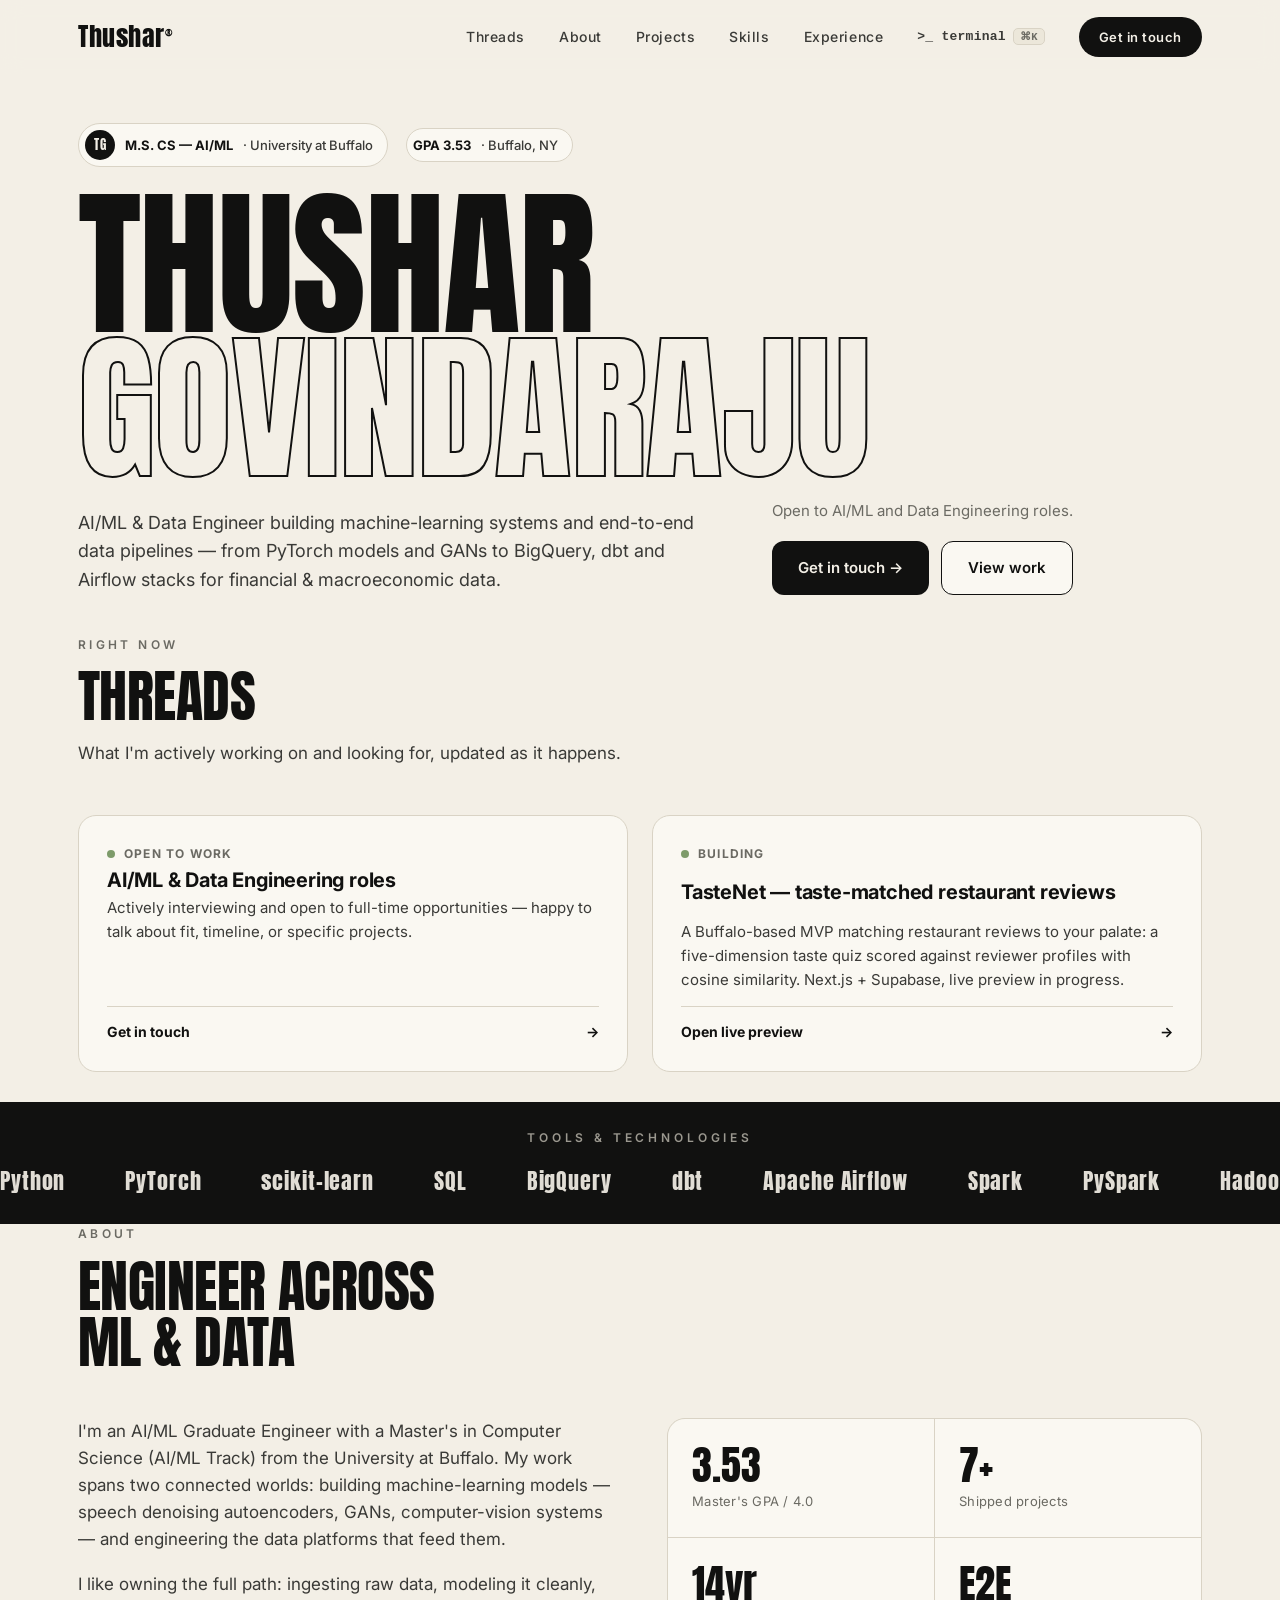
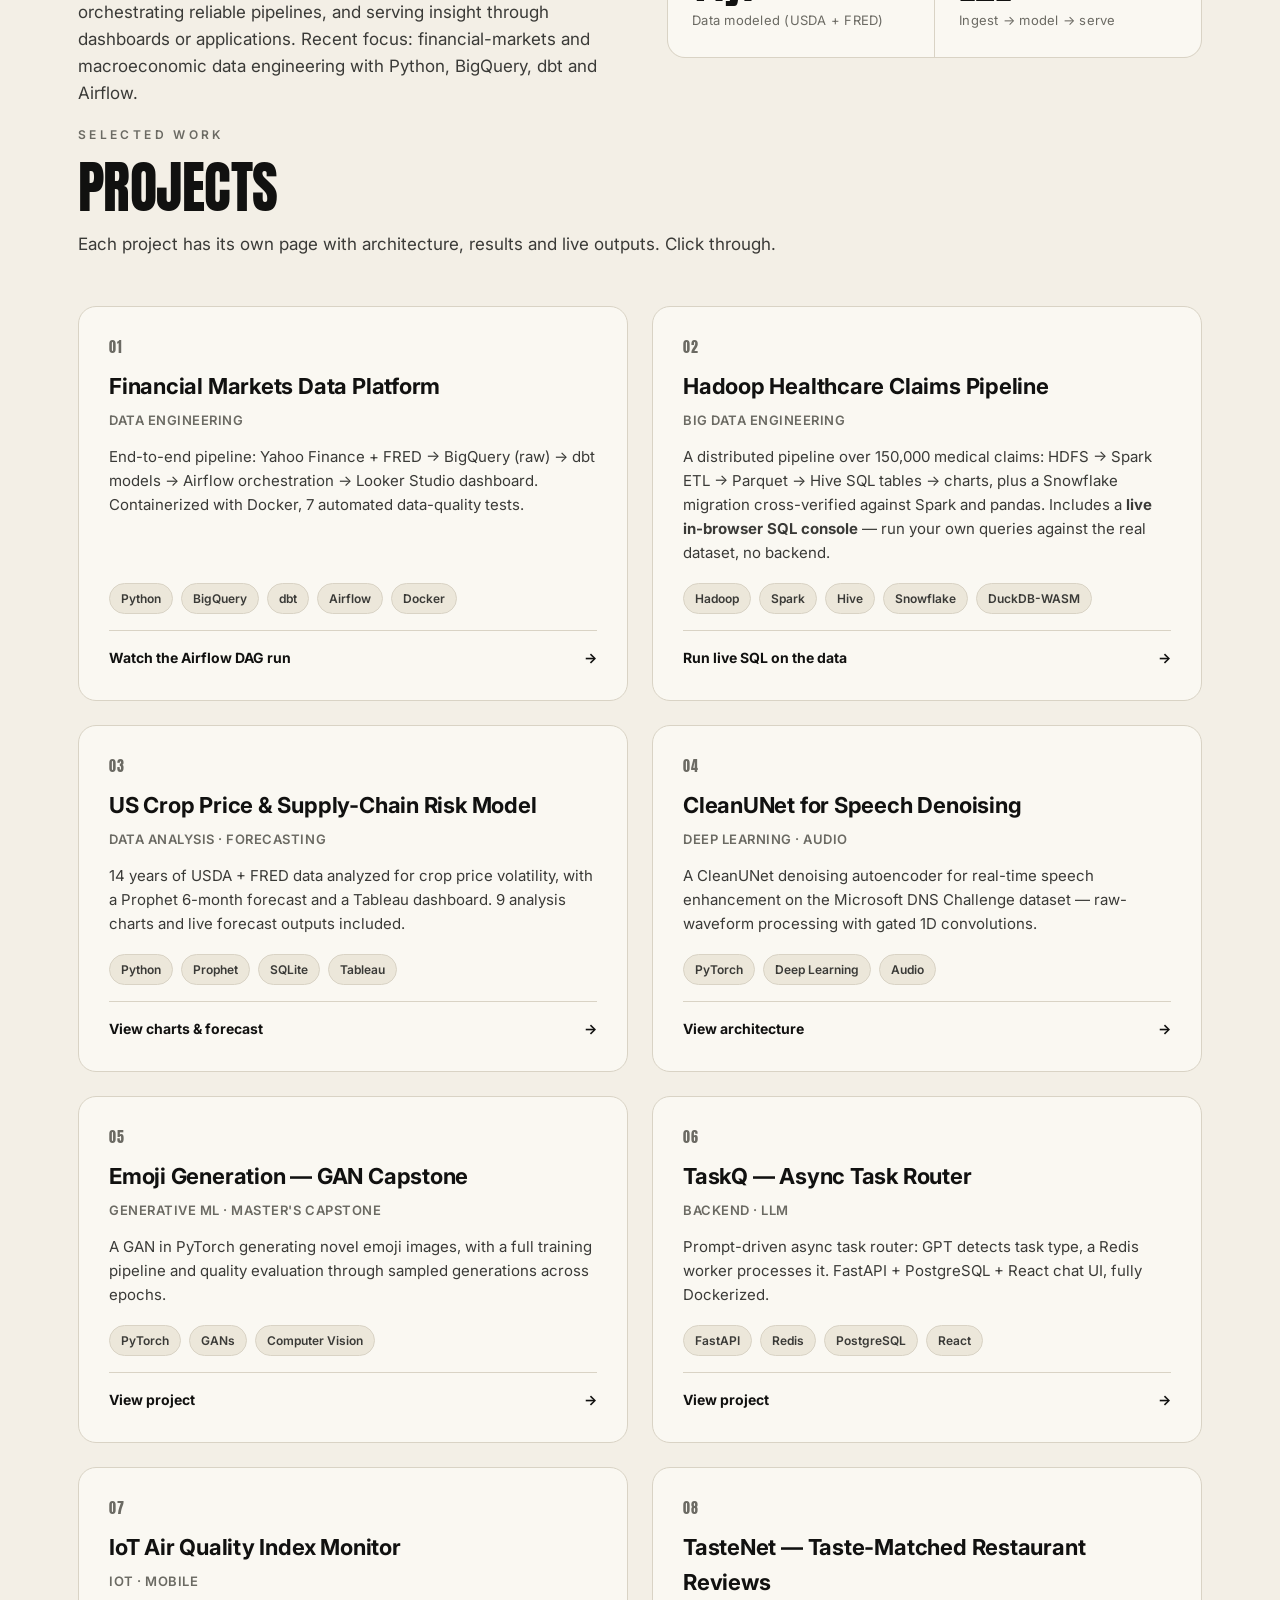
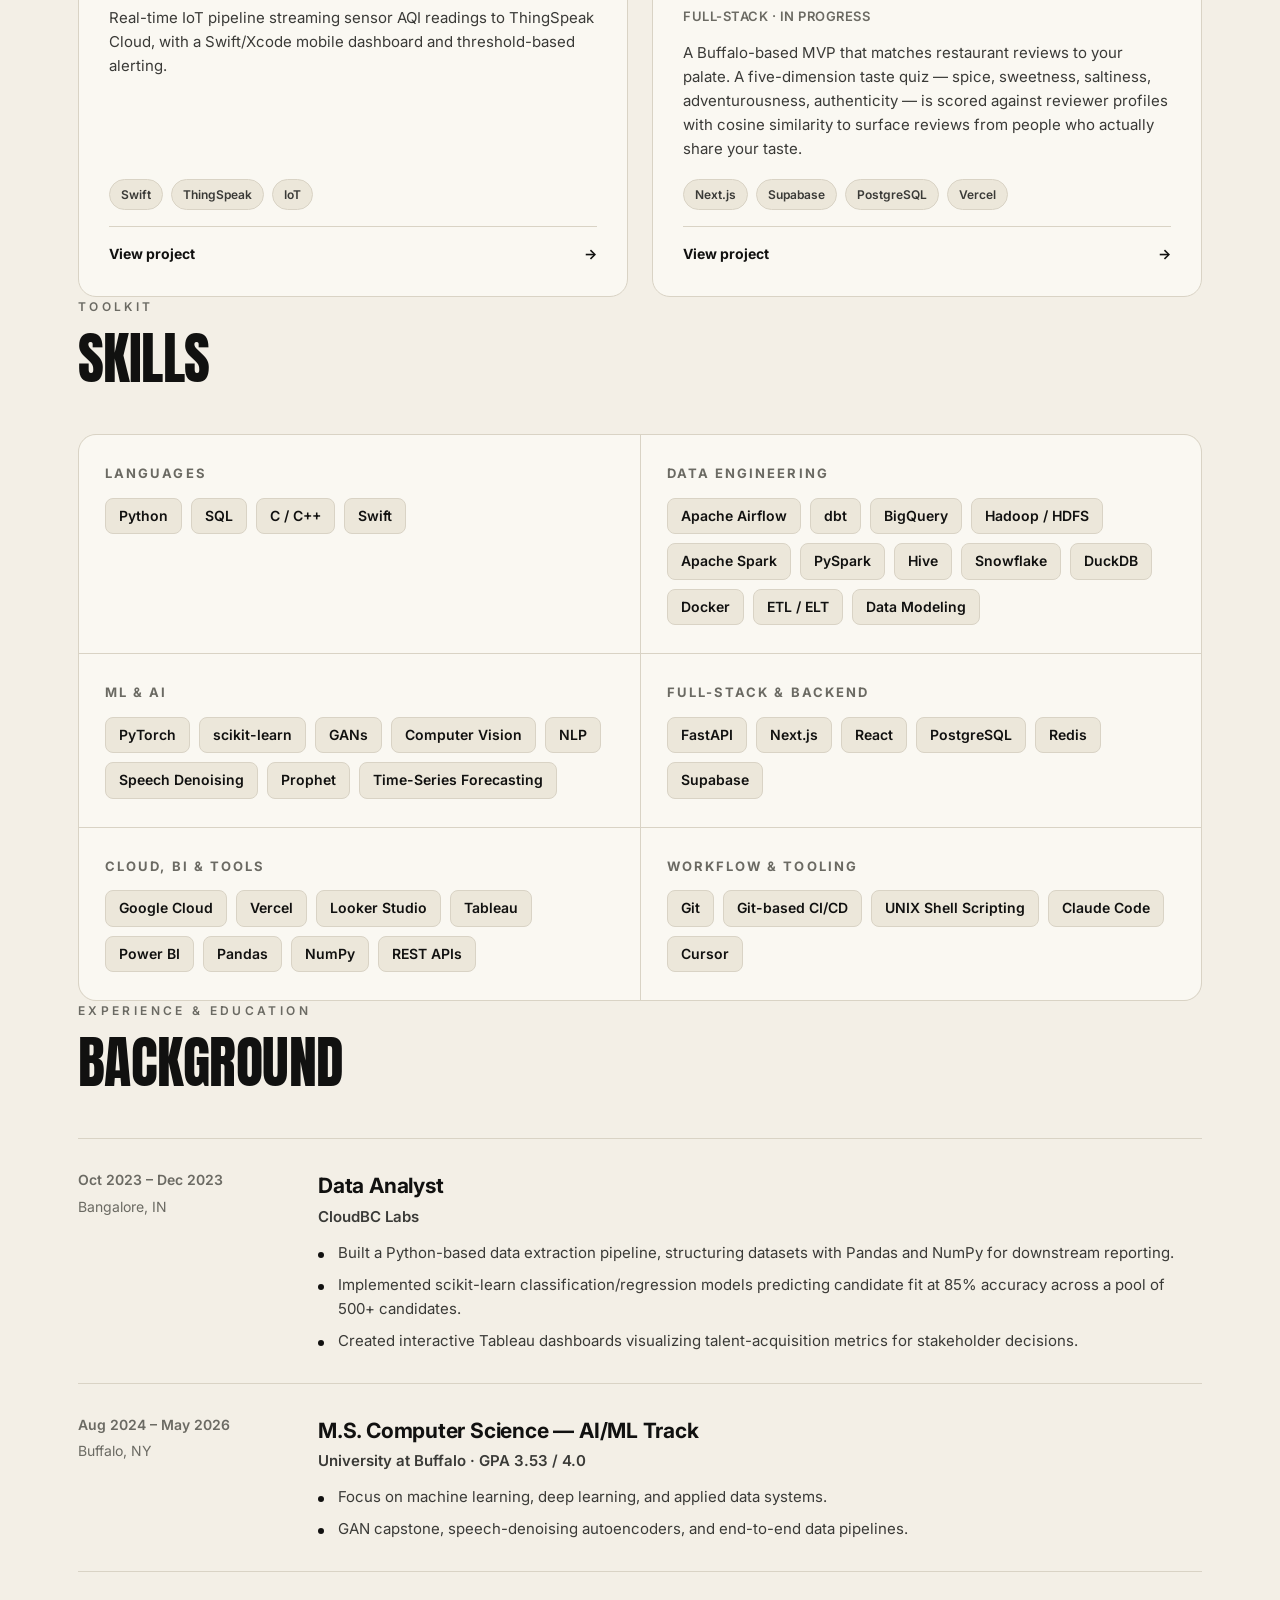
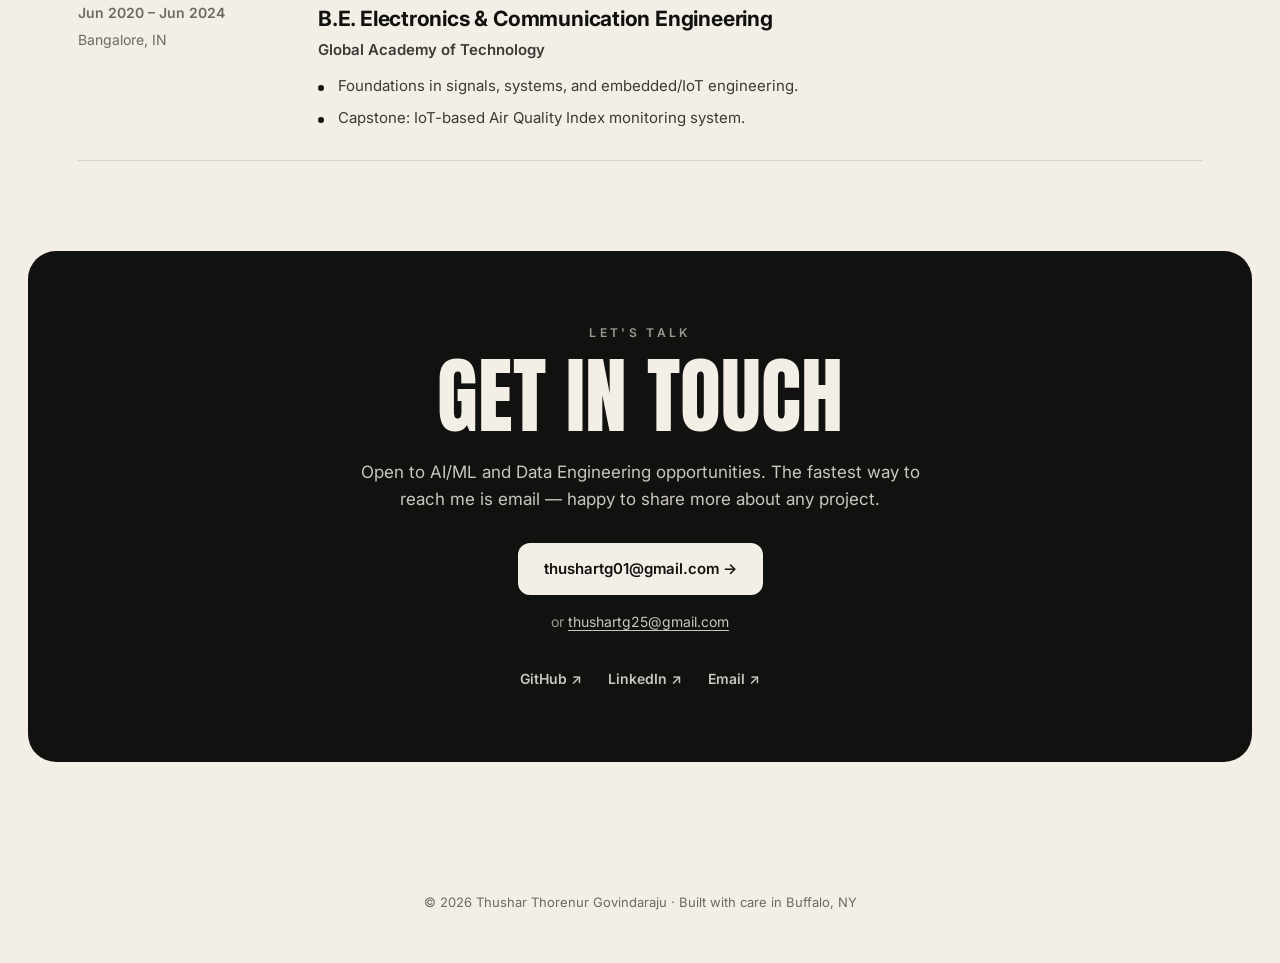
==== commit eb0955f1: "Make thushartg01@gmail.com the primary contact email Promote thushartg01@gmail.com to the main conta" ====
--- a/index.html
+++ b/index.html
@@ -70,7 +70,7 @@
         <h3>TasteNet — taste-matched restaurant reviews</h3>
         <p>A Buffalo-based MVP matching restaurant reviews to your palate: a five-dimension taste quiz scored against reviewer profiles with cosine similarity. Next.js + Supabase, live preview in progress.</p>
       </a>
-      <a class="thread-cta" href="https://tastenetcom.vercel.app/preview" target="_blank" rel="noopener"><span>Open live preview</span><span class="arrow">→</span></a>
+      <a class="thread-cta" href="https://tastenet.shop" target="_blank" rel="noopener"><span>Open live preview</span><span class="arrow">→</span></a>
     </div>
 
   </div>
@@ -273,11 +273,12 @@
     <div class="eyebrow">Let's talk</div>
     <h2>Get in touch</h2>
     <p>Open to AI/ML and Data Engineering opportunities. The fastest way to reach me is email — happy to share more about any project.</p>
-    <a href="mailto:thushartg25@gmail.com" class="btn">thushartg25@gmail.com →</a>
+    <a href="mailto:thushartg01@gmail.com" class="btn">thushartg01@gmail.com →</a>
+    <p class="alt-email">or <a href="mailto:thushartg25@gmail.com">thushartg25@gmail.com</a></p>
     <div class="links">
       <a href="https://github.com/thushartg" target="_blank" rel="noopener">GitHub ↗</a>
       <a href="https://www.linkedin.com/in/thushar-thorenur-govindaraju-945712186" target="_blank" rel="noopener">LinkedIn ↗</a>
-      <a href="mailto:thushartg25@gmail.com">Email ↗</a>
+      <a href="mailto:thushartg01@gmail.com">Email ↗</a>
     </div>
   </div>
 </section>
--- a/assets/css/site.css
+++ b/assets/css/site.css
@@ -176,6 +176,9 @@
 .contact h2{font-family:'Anton',sans-serif;font-weight:400;font-size:clamp(38px,7vw,84px);line-height:.96;text-transform:uppercase;margin:8px 0 22px}
 .contact p{max-width:52ch;margin:0 auto 30px;color:var(--panel-soft);font-size:17px}
 .contact .btn{background:var(--cream);color:var(--ink)}
+.contact p.alt-email{margin:16px auto 0;font-size:14px;color:var(--panel-muted)}
+.contact p.alt-email a{color:var(--panel-soft);text-decoration:underline;text-underline-offset:3px}
+.contact p.alt-email a:hover{color:var(--cream)}
 .contact .links{display:flex;gap:26px;justify-content:center;margin-top:34px;flex-wrap:wrap;font-size:14px;font-weight:600}
 .contact .links a{color:var(--panel-soft)}
 .contact .links a:hover{color:var(--cream)}
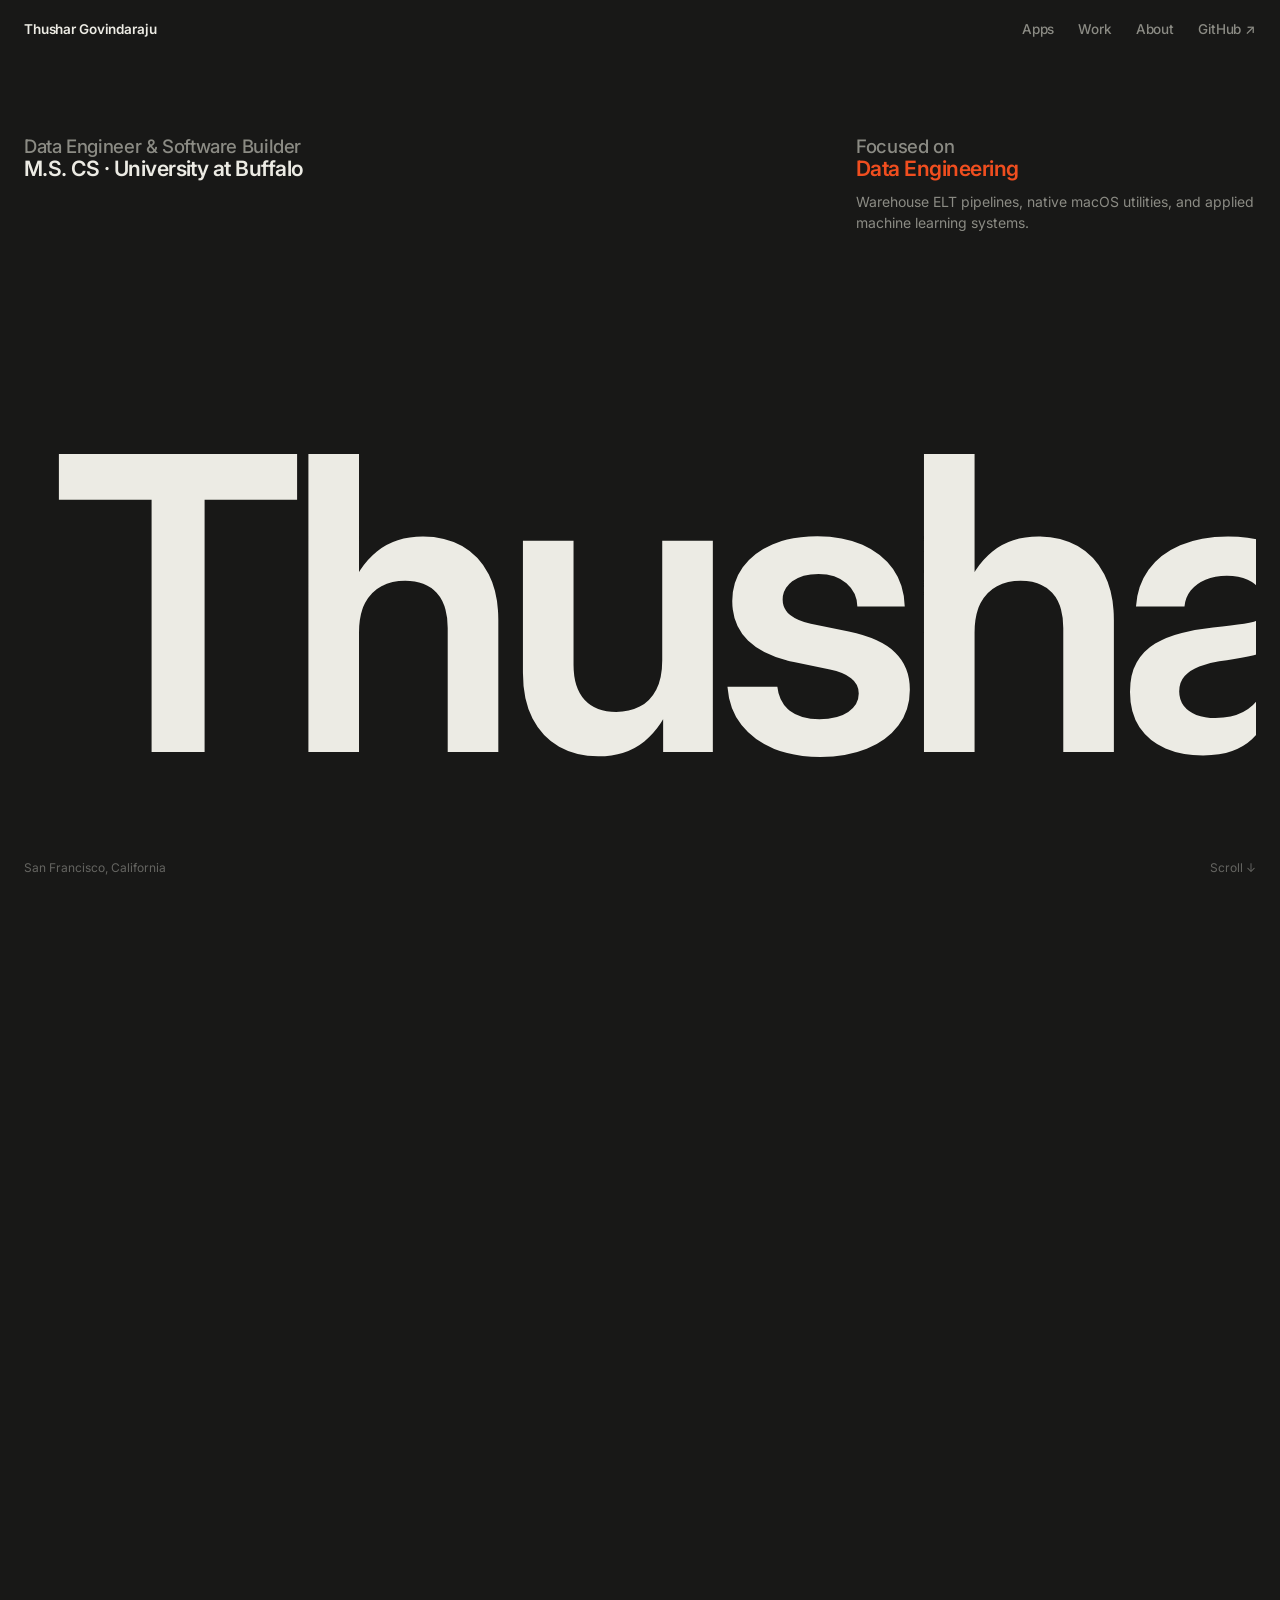
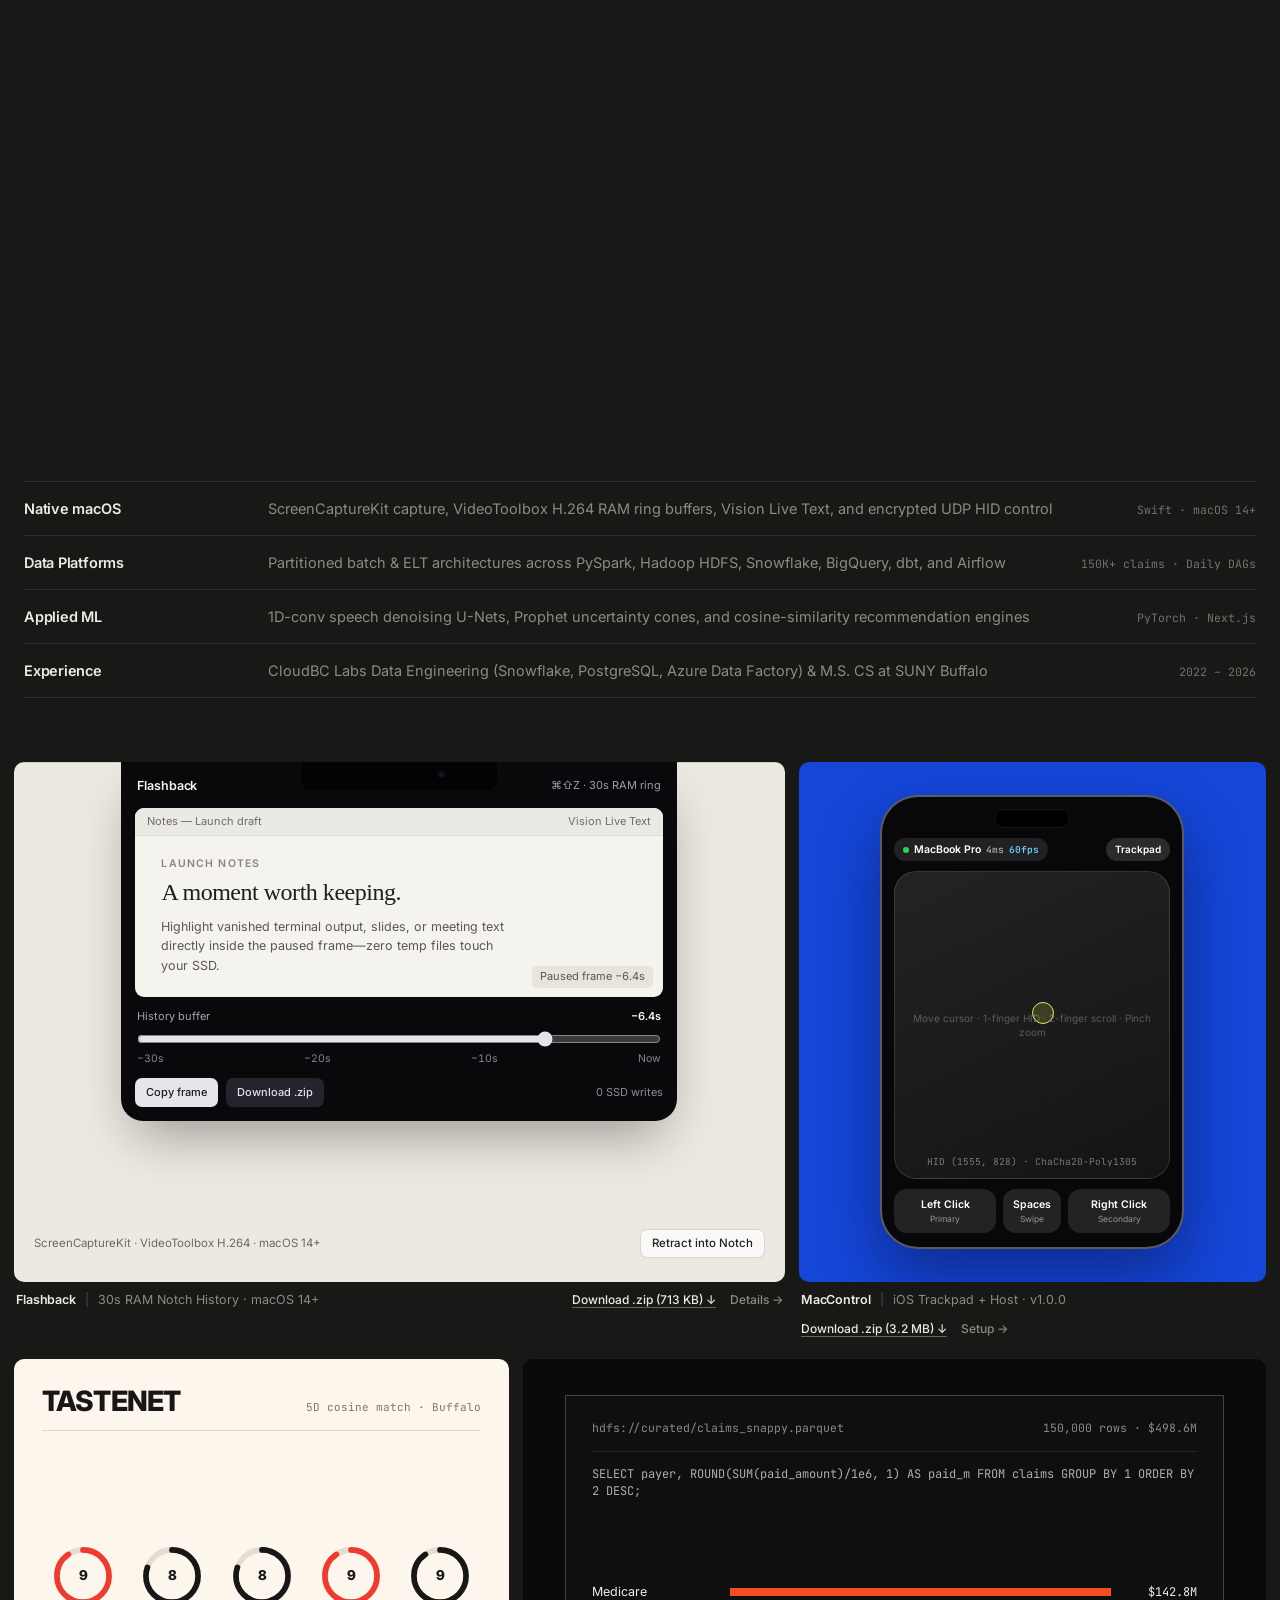
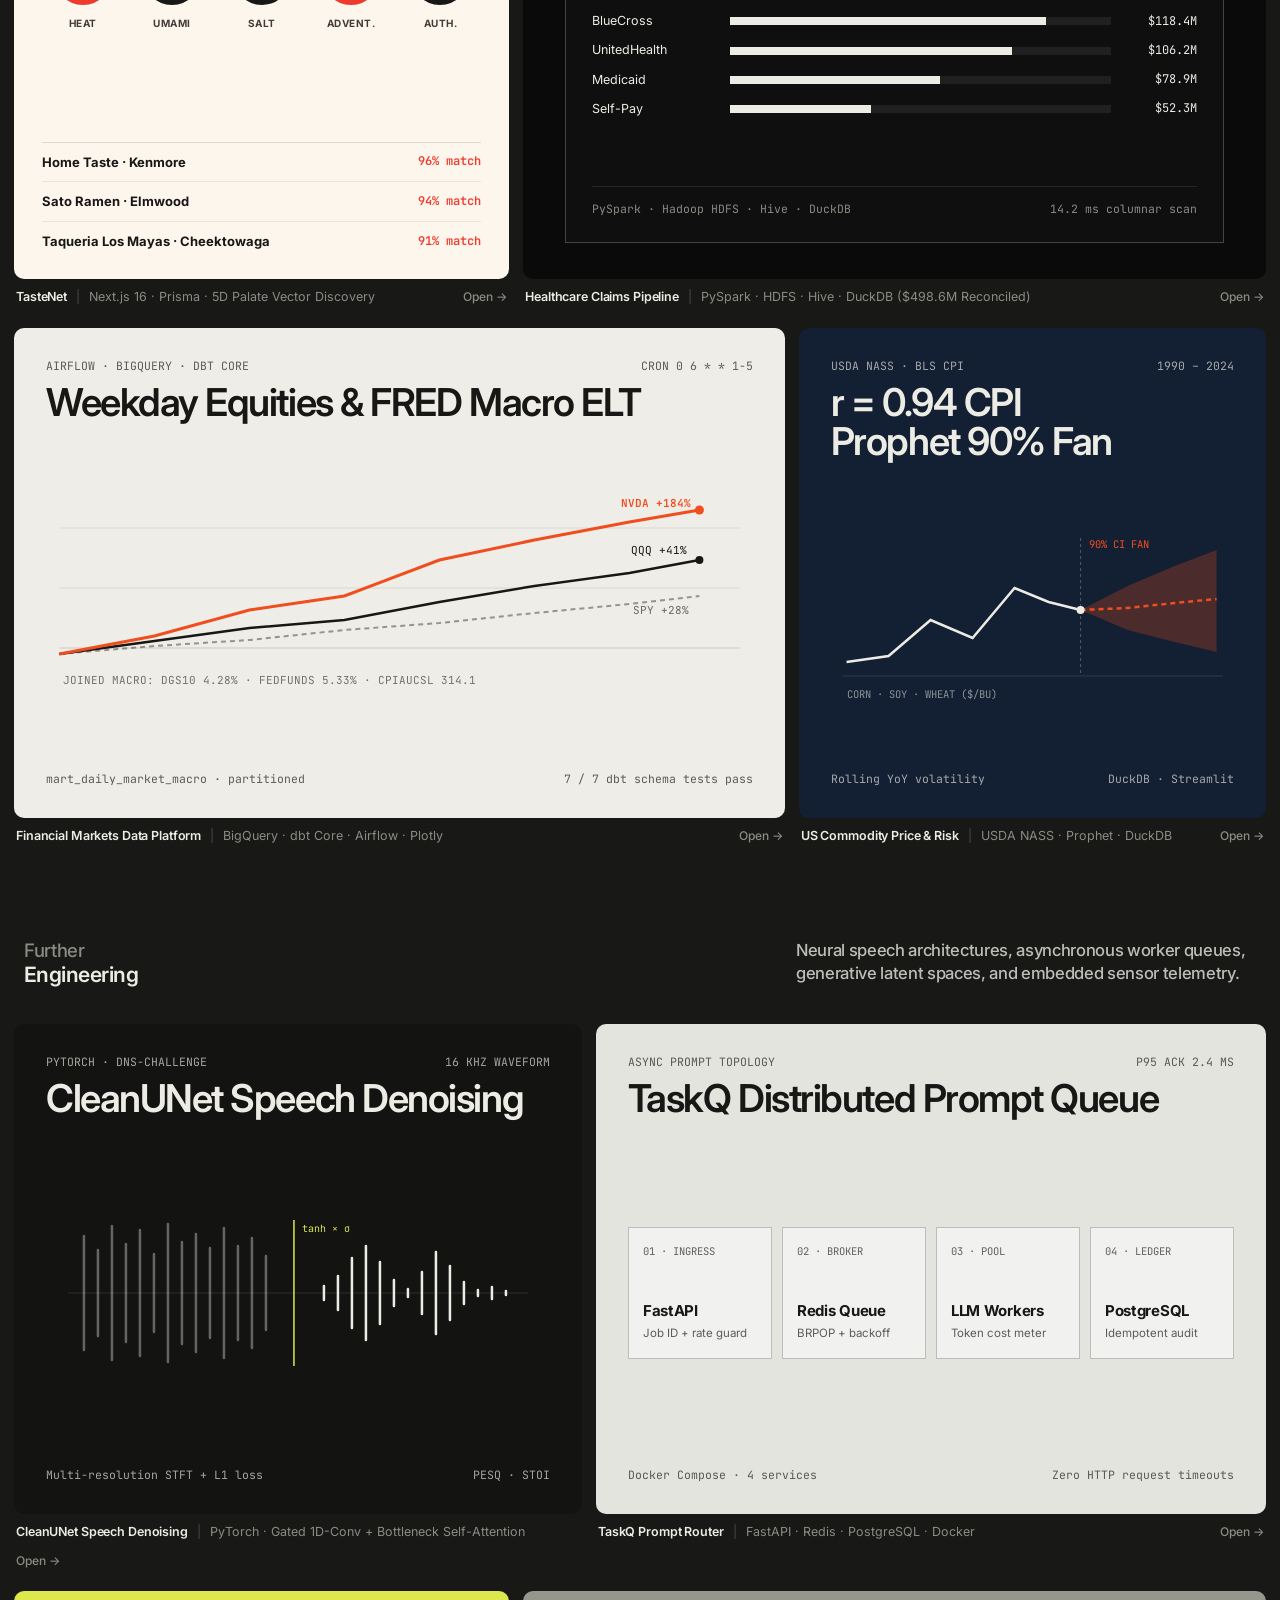
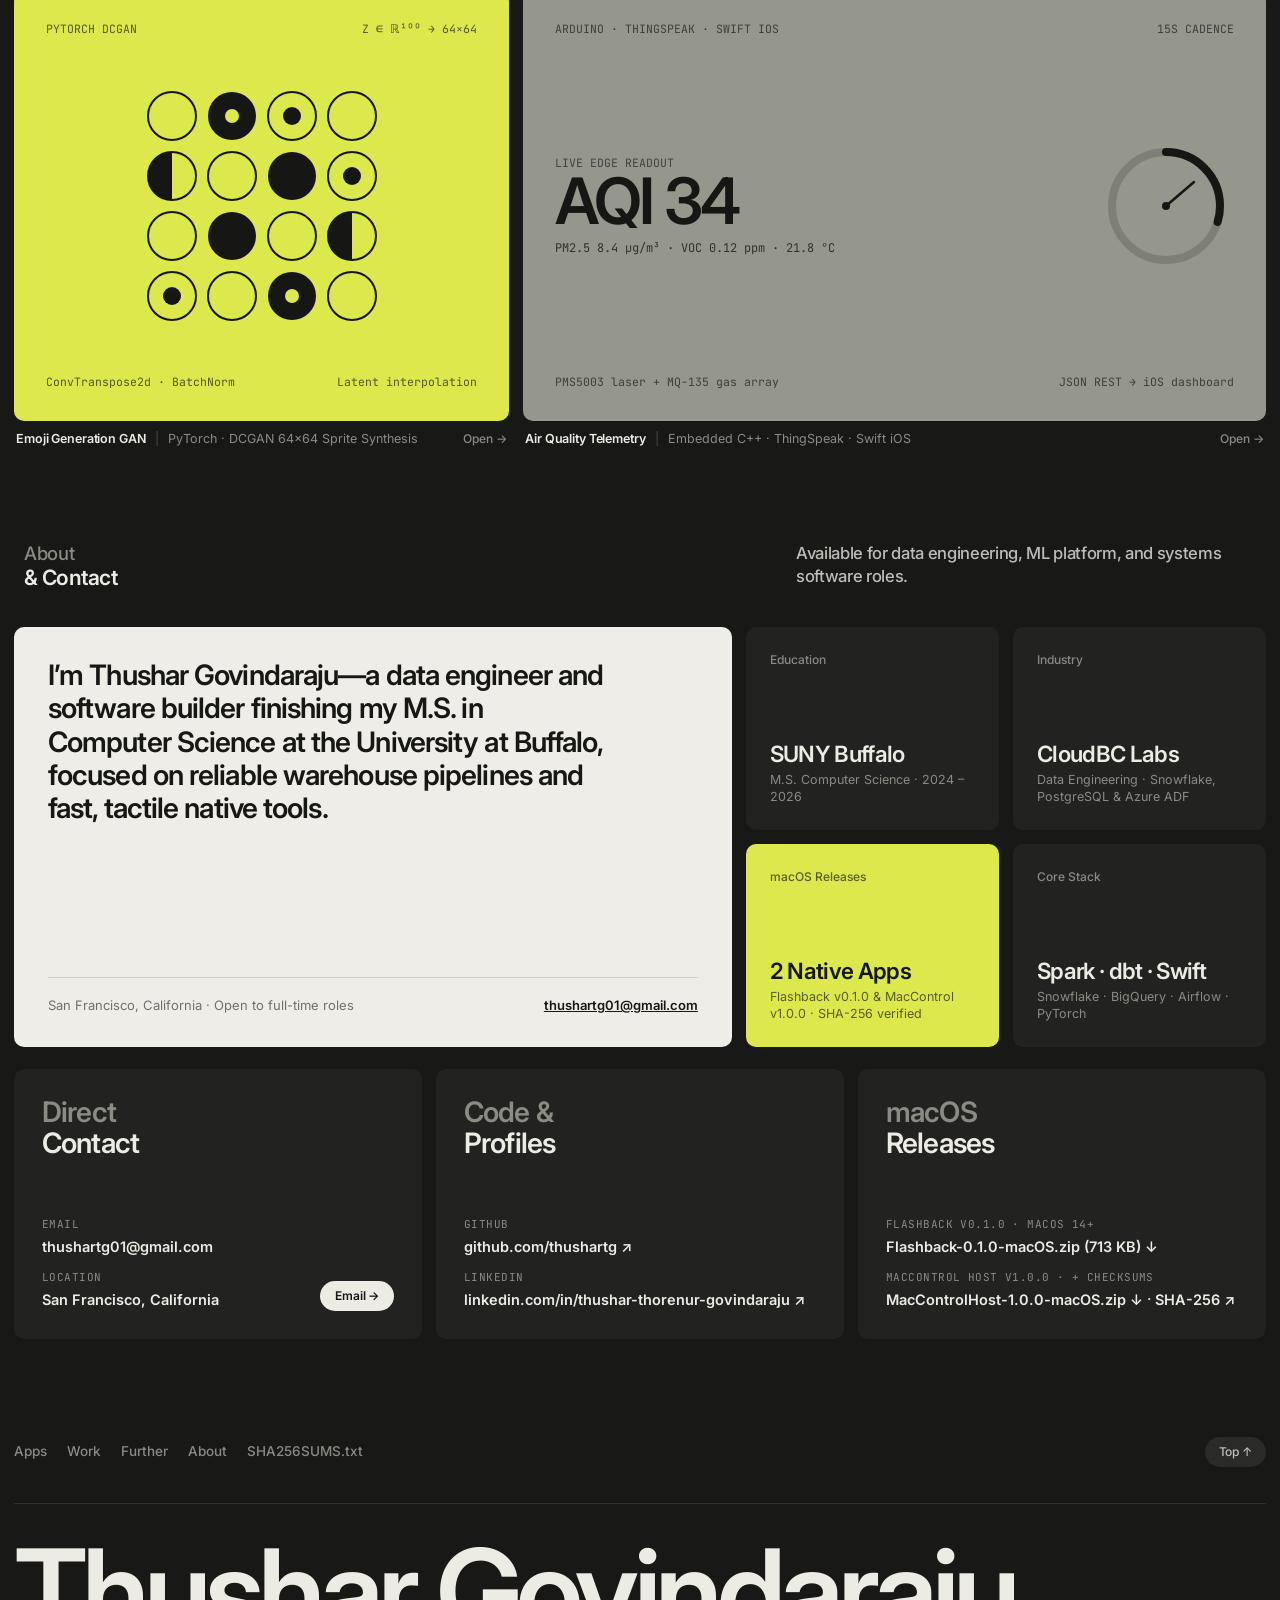
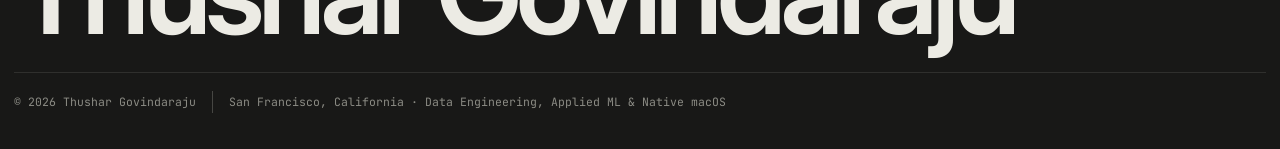
==== commit 865dacf7: "Redesign portfolio with Swiss editorial layout, authentic UI demos, and macOS app downloads" ====
--- a/index.html
+++ b/index.html
@@ -1,292 +1,1015 @@
-<!DOCTYPE html>
+<!doctype html>
 <html lang="en">
-<head>
-<meta charset="UTF-8" />
-<meta name="viewport" content="width=device-width, initial-scale=1.0" />
-<title>Thushar Thorenur Govindaraju — AI/ML & Data Engineer</title>
-<meta name="description" content="Thushar Thorenur Govindaraju — AI/ML & Data Engineer. M.S. Computer Science (AI/ML), University at Buffalo. Building ML systems and end-to-end data pipelines." />
-<link rel="preconnect" href="https://fonts.googleapis.com" />
-<link rel="preconnect" href="https://fonts.gstatic.com" crossorigin />
-<link href="https://fonts.googleapis.com/css2?family=Anton&family=Inter:wght@400;500;600;700&display=swap" rel="stylesheet" />
-<link rel="stylesheet" href="assets/css/site.css" />
-</head>
-<body>
-
-<header id="top">
-  <div class="wrap nav">
-    <a href="#top" class="logo">Thushar<sup>®</sup></a>
-    <nav class="nav-links" id="menu">
-      <a href="#threads">Threads</a>
-      <a href="#about">About</a>
-      <a href="#projects">Projects</a>
-      <a href="#skills">Skills</a>
-      <a href="#experience">Experience</a>
-      <a href="#contact" class="nav-cta">Get in touch</a>
-    </nav>
-    <button class="burger" id="burger" aria-label="Menu"><span></span><span></span><span></span></button>
-  </div>
-</header>
-
-<!-- HERO -->
-<section class="hero wrap">
-  <div class="hero-top">
-    <span class="chip"><span class="ava">TG</span> <b>M.S. CS — AI/ML</b> · University at Buffalo</span>
-    <span class="chip"><b>GPA 3.53</b> · Buffalo, NY</span>
-  </div>
-
-  <h1 class="name">Thushar<span class="l2">Govindaraju</span></h1>
-
-  <div class="hero-grid">
-    <p class="hero-lead">AI/ML &amp; Data Engineer building machine-learning systems and end-to-end data pipelines — from PyTorch models and GANs to BigQuery, dbt and Airflow stacks for financial &amp; macroeconomic data.</p>
-    <div class="hero-right">
-      <p>Open to AI/ML and Data Engineering roles.</p>
-      <div class="btn-row">
-        <a href="#contact" class="btn">Get in touch →</a>
-        <a href="#projects" class="btn ghost">View work</a>
+  <head>
+    <meta charset="utf-8" />
+    <meta name="viewport" content="width=device-width, initial-scale=1" />
+    <title>Thushar Govindaraju — Data Engineer &amp; Software Builder</title>
+    <meta
+      name="description"
+      content="Portfolio and native macOS software releases of Thushar Govindaraju — Data Engineering, Cloud Warehouses, Applied ML, Flashback, and MacControl."
+    />
+    <link rel="preconnect" href="https://fonts.googleapis.com" />
+    <link rel="preconnect" href="https://fonts.gstatic.com" crossorigin />
+    <link
+      href="https://fonts.googleapis.com/css2?family=Inter:wght@400;500;600;700;800&family=JetBrains+Mono:wght@400;500;600&display=swap"
+      rel="stylesheet"
+    />
+    <link rel="stylesheet" href="assets/css/site.css" />
+  </head>
+  <body id="top">
+    <!-- Minimal Editorial Top Bar -->
+    <header class="ed-topbar">
+      <a class="ed-topbar-name" href="#top">Thushar Govindaraju</a>
+      <nav class="ed-topbar-nav" aria-label="Primary">
+        <a href="#apps">Apps</a>
+        <a href="#work">Work</a>
+        <a href="#contact">About</a>
+        <a href="https://github.com/thushartg" target="_blank" rel="noopener">GitHub ↗</a>
+      </nav>
+    </header>
+
+    <main>
+      <!-- ================================================================
+           1. Kinetic Monumental Hero
+           ================================================================ -->
+      <section class="tb-hero-track" aria-label="Introduction">
+        <div class="tb-hero-pin">
+          <div class="ed-hero-meta">
+            <div>
+              <span class="tb-two-kicker">Data Engineer &amp; Software Builder</span>
+              <span class="tb-two-bright">M.S. CS · University at Buffalo</span>
+            </div>
+            <div class="ed-hero-focus">
+              <span class="tb-two-kicker">Focused on</span>
+              <button class="tb-hero-role" id="heroRoleBtn" type="button" title="Cycle focus">
+                Data Engineering
+              </button>
+              <p class="ed-hero-note">
+                Warehouse ELT pipelines, native macOS utilities, and applied machine learning systems.
+              </p>
+            </div>
+          </div>
+
+          <div class="tb-hero-word-stage">
+            <h1 class="tb-hero-name" id="heroPanWord">Thushar Govindaraju</h1>
+          </div>
+
+          <div class="ed-hero-foot">
+            <span>San Francisco, California</span>
+            <span>Scroll ↓</span>
+          </div>
+        </div>
+      </section>
+
+      <!-- ================================================================
+           2. Quiet Swiss Hairline Discipline Index (Zero Icons)
+           ================================================================ -->
+      <section class="ed-index-section" aria-label="Disciplines">
+        <div class="ed-index-row">
+          <span class="ed-index-key">Native macOS</span>
+          <span class="ed-index-val">
+            ScreenCaptureKit capture, VideoToolbox H.264 RAM ring buffers, Vision Live Text, and encrypted UDP HID control
+          </span>
+          <span class="ed-index-meta">Swift · macOS 14+</span>
+        </div>
+        <div class="ed-index-row">
+          <span class="ed-index-key">Data Platforms</span>
+          <span class="ed-index-val">
+            Partitioned batch &amp; ELT architectures across PySpark, Hadoop HDFS, Snowflake, BigQuery, dbt, and Airflow
+          </span>
+          <span class="ed-index-meta">150K+ claims · Daily DAGs</span>
+        </div>
+        <div class="ed-index-row">
+          <span class="ed-index-key">Applied ML</span>
+          <span class="ed-index-val">
+            1D-conv speech denoising U-Nets, Prophet uncertainty cones, and cosine-similarity recommendation engines
+          </span>
+          <span class="ed-index-meta">PyTorch · Next.js</span>
+        </div>
+        <div class="ed-index-row">
+          <span class="ed-index-key">Experience</span>
+          <span class="ed-index-val">
+            CloudBC Labs Data Engineering (Snowflake, PostgreSQL, Azure Data Factory) &amp; M.S. CS at SUNY Buffalo
+          </span>
+          <span class="ed-index-meta">2022 – 2026</span>
+        </div>
+      </section>
+
+      <!-- ================================================================
+           3. Full-Bleed Real Product UI & Swiss Editorial Bento Grid
+           ================================================================ -->
+      <section class="tb-bento-wrap" id="apps" aria-label="Shipped Software and Selected Projects">
+        <!-- Row 1: Shipped Downloadable macOS Apps (Flashback + MacControl) -->
+        <div class="tb-row r-64-36">
+          <!-- 01. Flashback — Real MacBook Notch Scrubber UI -->
+          <article class="ed-item">
+            <div class="ed-poster tall fb-real-stage" id="fbHomeStage">
+              <div class="fb-bezel-line" aria-hidden="true"></div>
+              <div class="fb-hw-notch" aria-hidden="true"></div>
+
+              <div class="fb-notch-pill" role="region" aria-label="Flashback Notch Scrubber">
+                <div class="fb-pill-head">
+                  <span class="fb-pill-brand">Flashback</span>
+                  <span class="fb-pill-meta">⌘⇧Z · 30s RAM ring</span>
+                </div>
+
+                <div class="fb-pill-doc">
+                  <div class="fb-doc-bar">
+                    <span id="fbHomeDocApp">Notes — Launch draft</span>
+                    <span>Vision Live Text</span>
+                  </div>
+                  <div class="fb-doc-body">
+                    <span class="fb-doc-eyebrow" id="fbHomeDocEye">LAUNCH NOTES</span>
+                    <strong class="fb-doc-headline" id="fbHomeDocHead">A moment worth keeping.</strong>
+                    <p class="fb-doc-copy" id="fbHomeDocBody">
+                      Highlight vanished terminal output, slides, or meeting text directly inside the paused frame—zero temp files touch your SSD.
+                    </p>
+                  </div>
+                  <span class="fb-doc-badge" id="fbHomeBadge">Paused frame −6.4s</span>
+                </div>
+
+                <div class="fb-pill-scrub">
+                  <div class="fb-scrub-top">
+                    <span>History buffer</span>
+                    <output id="fbHomeOut" for="fbHomeRange">−6.4s</output>
+                  </div>
+                  <input
+                    class="fb-pill-range"
+                    id="fbHomeRange"
+                    type="range"
+                    min="-30"
+                    max="0"
+                    step="0.2"
+                    value="-6.4"
+                    aria-label="Scrub last 30 seconds"
+                  />
+                  <div class="fb-scrub-ticks">
+                    <span>−30s</span>
+                    <span>−20s</span>
+                    <span>−10s</span>
+                    <span>Now</span>
+                  </div>
+                </div>
+
+                <div class="fb-pill-foot">
+                  <button class="fb-btn-light" id="fbHomeCopy" type="button">Copy frame</button>
+                  <a
+                    class="fb-btn-dark"
+                    href="downloads/Flashback-0.1.0-macOS.zip"
+                    download
+                    style="display: inline-flex; align-items: center"
+                  >
+                    Download .zip
+                  </a>
+                  <span class="fb-pill-hint">0 SSD writes</span>
+                </div>
+              </div>
+
+              <div class="fb-stage-bar">
+                <span>ScreenCaptureKit · VideoToolbox H.264 · macOS 14+</span>
+                <button class="fb-toggle-btn" id="fbHomeToggle" type="button">Retract into Notch</button>
+              </div>
+            </div>
+
+            <div class="ed-caption">
+              <div class="ed-cap-left">
+                <a class="ed-cap-title" href="tools/flashback.html">Flashback</a>
+                <span class="ed-cap-sep">|</span>
+                <span class="ed-cap-sub">30s RAM Notch History · macOS 14+</span>
+              </div>
+              <div class="ed-cap-right">
+                <a class="ed-dl-link" href="downloads/Flashback-0.1.0-macOS.zip" download>
+                  Download .zip (713 KB) ↓
+                </a>
+                <a class="ed-open-link" href="tools/flashback.html">Details →</a>
+              </div>
+            </div>
+          </article>
+
+          <!-- 02. MacControl — Real iOS OLED Trackpad Controller UI -->
+          <article class="ed-item">
+            <div class="ed-poster tall mc-real-stage">
+              <div class="mc-iphone" role="region" aria-label="MacControl iOS Trackpad">
+                <div class="mc-island" aria-hidden="true"></div>
+                <div class="mc-ios-top">
+                  <span class="mc-host-pill">
+                    <span class="mc-green-led"></span>
+                    MacBook Pro
+                    <span class="mc-rtt">4ms</span>
+                    <span class="mc-fps">60fps</span>
+                  </span>
+                  <span class="mc-mode-pill">Trackpad</span>
+                </div>
+
+                <div class="mc-surface" id="mcHomeSurface">
+                  <div class="mc-surface-hint">
+                    Move cursor · 1-finger HID · 2-finger scroll · Pinch zoom
+                  </div>
+                  <div class="mc-cursor-ring" id="mcHomeCursor"></div>
+                  <div class="mc-coord-readout" id="mcHomeCoord">HID (1555, 828) · ChaCha20-Poly1305</div>
+                </div>
+
+                <div class="mc-click-row">
+                  <button class="mc-click-btn" type="button" data-mc-click="Left Click">
+                    <span>Left Click</span>
+                    <small>Primary</small>
+                  </button>
+                  <button class="mc-click-btn" type="button" data-mc-click="Mission Control">
+                    <span>Spaces</span>
+                    <small>Swipe</small>
+                  </button>
+                  <button class="mc-click-btn" type="button" data-mc-click="Right Click">
+                    <span>Right Click</span>
+                    <small>Secondary</small>
+                  </button>
+                </div>
+              </div>
+            </div>
+
+            <div class="ed-caption">
+              <div class="ed-cap-left">
+                <a class="ed-cap-title" href="tools/maccontrol.html">MacControl</a>
+                <span class="ed-cap-sep">|</span>
+                <span class="ed-cap-sub">iOS Trackpad + Host · v1.0.0</span>
+              </div>
+              <div class="ed-cap-right">
+                <a class="ed-dl-link" href="downloads/MacControlHost-1.0.0-macOS.zip" download>
+                  Download .zip (3.2 MB) ↓
+                </a>
+                <a class="ed-open-link" href="tools/maccontrol.html">Setup →</a>
+              </div>
+            </div>
+          </article>
+        </div>
+
+        <!-- Row 2: TasteNet 5D Dials + Healthcare Claims Pipeline -->
+        <div class="tb-row r-40-60" id="work">
+          <!-- 03. TasteNet — Real 5D Palate Dials UI -->
+          <article class="ed-item">
+            <a class="ed-poster tall tn-real-stage" href="projects/tastenet.html">
+              <div class="tn-head">
+                <span class="tn-word">TasteNet</span>
+                <span class="tn-tag">5D cosine match · Buffalo</span>
+              </div>
+
+              <div class="tn-dials-row" aria-hidden="true">
+                <div class="tn-dial-cell">
+                  <svg class="tn-dial-svg" viewBox="0 0 120 120">
+                    <circle cx="60" cy="60" r="46" fill="none" stroke="#e5ddd0" stroke-width="10" />
+                    <circle
+                      cx="60"
+                      cy="60"
+                      r="46"
+                      fill="none"
+                      stroke="#f03a2e"
+                      stroke-width="10"
+                      stroke-linecap="round"
+                      stroke-dasharray="289"
+                      stroke-dashoffset="29"
+                      transform="rotate(-90 60 60)"
+                    />
+                    <text x="60" y="67" text-anchor="middle" font-size="24" font-weight="800" fill="#171717">9</text>
+                  </svg>
+                  <span class="tn-dial-lbl">Heat</span>
+                </div>
+
+                <div class="tn-dial-cell">
+                  <svg class="tn-dial-svg" viewBox="0 0 120 120">
+                    <circle cx="60" cy="60" r="46" fill="none" stroke="#e5ddd0" stroke-width="10" />
+                    <circle
+                      cx="60"
+                      cy="60"
+                      r="46"
+                      fill="none"
+                      stroke="#171717"
+                      stroke-width="10"
+                      stroke-linecap="round"
+                      stroke-dasharray="289"
+                      stroke-dashoffset="58"
+                      transform="rotate(-90 60 60)"
+                    />
+                    <text x="60" y="67" text-anchor="middle" font-size="24" font-weight="800" fill="#171717">8</text>
+                  </svg>
+                  <span class="tn-dial-lbl">Umami</span>
+                </div>
+
+                <div class="tn-dial-cell">
+                  <svg class="tn-dial-svg" viewBox="0 0 120 120">
+                    <circle cx="60" cy="60" r="46" fill="none" stroke="#e5ddd0" stroke-width="10" />
+                    <circle
+                      cx="60"
+                      cy="60"
+                      r="46"
+                      fill="none"
+                      stroke="#171717"
+                      stroke-width="10"
+                      stroke-linecap="round"
+                      stroke-dasharray="289"
+                      stroke-dashoffset="58"
+                      transform="rotate(-90 60 60)"
+                    />
+                    <text x="60" y="67" text-anchor="middle" font-size="24" font-weight="800" fill="#171717">8</text>
+                  </svg>
+                  <span class="tn-dial-lbl">Salt</span>
+                </div>
+
+                <div class="tn-dial-cell">
+                  <svg class="tn-dial-svg" viewBox="0 0 120 120">
+                    <circle cx="60" cy="60" r="46" fill="none" stroke="#e5ddd0" stroke-width="10" />
+                    <circle
+                      cx="60"
+                      cy="60"
+                      r="46"
+                      fill="none"
+                      stroke="#f03a2e"
+                      stroke-width="10"
+                      stroke-linecap="round"
+                      stroke-dasharray="289"
+                      stroke-dashoffset="29"
+                      transform="rotate(-90 60 60)"
+                    />
+                    <text x="60" y="67" text-anchor="middle" font-size="24" font-weight="800" fill="#171717">9</text>
+                  </svg>
+                  <span class="tn-dial-lbl">Advent.</span>
+                </div>
+
+                <div class="tn-dial-cell">
+                  <svg class="tn-dial-svg" viewBox="0 0 120 120">
+                    <circle cx="60" cy="60" r="46" fill="none" stroke="#e5ddd0" stroke-width="10" />
+                    <circle
+                      cx="60"
+                      cy="60"
+                      r="46"
+                      fill="none"
+                      stroke="#171717"
+                      stroke-width="10"
+                      stroke-linecap="round"
+                      stroke-dasharray="289"
+                      stroke-dashoffset="29"
+                      transform="rotate(-90 60 60)"
+                    />
+                    <text x="60" y="67" text-anchor="middle" font-size="24" font-weight="800" fill="#171717">9</text>
+                  </svg>
+                  <span class="tn-dial-lbl">Auth.</span>
+                </div>
+              </div>
+
+              <div class="tn-rank-list">
+                <div class="tn-rank-item">
+                  <strong>Home Taste · Kenmore</strong>
+                  <span class="tn-rank-pct">96% match</span>
+                </div>
+                <div class="tn-rank-item">
+                  <strong>Sato Ramen · Elmwood</strong>
+                  <span class="tn-rank-pct">94% match</span>
+                </div>
+                <div class="tn-rank-item">
+                  <strong>Taqueria Los Mayas · Cheektowaga</strong>
+                  <span class="tn-rank-pct">91% match</span>
+                </div>
+              </div>
+            </a>
+
+            <div class="ed-caption">
+              <div class="ed-cap-left">
+                <a class="ed-cap-title" href="projects/tastenet.html">TasteNet</a>
+                <span class="ed-cap-sep">|</span>
+                <span class="ed-cap-sub">Next.js 16 · Prisma · 5D Palate Vector Discovery</span>
+              </div>
+              <div class="ed-cap-right">
+                <a class="ed-open-link" href="projects/tastenet.html">Open →</a>
+              </div>
+            </div>
+          </article>
+
+          <!-- 04. Healthcare Claims Pipeline — Framed DuckDB/Parquet Stage -->
+          <article class="ed-item">
+            <a class="ed-poster tall ed-obsidian-stage" href="projects/hadoop-claims-pipeline.html">
+              <div class="ed-hairline-win">
+                <div class="ed-win-top">
+                  <span>hdfs://curated/claims_snappy.parquet</span>
+                  <span>150,000 rows · $498.6M</span>
+                </div>
+
+                <div class="ed-sql-line">
+                  SELECT payer, ROUND(SUM(paid_amount)/1e6, 1) AS paid_m FROM claims GROUP BY 1 ORDER BY 2 DESC;
+                </div>
+
+                <div class="ed-bars">
+                  <div class="ed-bar-row">
+                    <span>Medicare</span>
+                    <div class="ed-bar-track"><div class="ed-bar-fill accent" style="width: 100%"></div></div>
+                    <span class="ed-bar-val">$142.8M</span>
+                  </div>
+                  <div class="ed-bar-row">
+                    <span>BlueCross</span>
+                    <div class="ed-bar-track"><div class="ed-bar-fill" style="width: 83%"></div></div>
+                    <span class="ed-bar-val">$118.4M</span>
+                  </div>
+                  <div class="ed-bar-row">
+                    <span>UnitedHealth</span>
+                    <div class="ed-bar-track"><div class="ed-bar-fill" style="width: 74%"></div></div>
+                    <span class="ed-bar-val">$106.2M</span>
+                  </div>
+                  <div class="ed-bar-row">
+                    <span>Medicaid</span>
+                    <div class="ed-bar-track"><div class="ed-bar-fill" style="width: 55%"></div></div>
+                    <span class="ed-bar-val">$78.9M</span>
+                  </div>
+                  <div class="ed-bar-row">
+                    <span>Self-Pay</span>
+                    <div class="ed-bar-track"><div class="ed-bar-fill" style="width: 37%"></div></div>
+                    <span class="ed-bar-val">$52.3M</span>
+                  </div>
+                </div>
+
+                <div class="ed-win-top" style="border-bottom: 0; border-top: 1px solid rgba(236, 235, 228, 0.1); padding: 14px 0 0">
+                  <span>PySpark · Hadoop HDFS · Hive · DuckDB</span>
+                  <span>14.2 ms columnar scan</span>
+                </div>
+              </div>
+            </a>
+
+            <div class="ed-caption">
+              <div class="ed-cap-left">
+                <a class="ed-cap-title" href="projects/hadoop-claims-pipeline.html">Healthcare Claims Pipeline</a>
+                <span class="ed-cap-sep">|</span>
+                <span class="ed-cap-sub">PySpark · HDFS · Hive · DuckDB ($498.6M Reconciled)</span>
+              </div>
+              <div class="ed-cap-right">
+                <a class="ed-open-link" href="projects/hadoop-claims-pipeline.html">Open →</a>
+              </div>
+            </div>
+          </article>
+        </div>
+
+        <!-- Row 3: Financial Markets Warehouse + US Commodity Price & Risk -->
+        <div class="tb-row r-64-36">
+          <!-- 05. Financial Markets Data Platform — Swiss Warm Paper Data Poster -->
+          <article class="ed-item">
+            <a class="ed-poster ed-swiss-poster paper" href="projects/financial-markets-data-platform.html">
+              <div>
+                <div class="ed-poster-top">
+                  <span>AIRFLOW · BIGQUERY · DBT CORE</span>
+                  <span>CRON 0 6 * * 1-5</span>
+                </div>
+                <h3 class="ed-poster-big">Weekday Equities &amp; FRED Macro ELT</h3>
+              </div>
+
+              <div class="ed-svg-stage" aria-hidden="true">
+                <svg viewBox="0 0 680 210" width="100%" height="210" fill="none">
+                  <line x1="0" y1="36" x2="680" y2="36" stroke="rgba(23,23,22,0.1)" stroke-width="1" />
+                  <line x1="0" y1="96" x2="680" y2="96" stroke="rgba(23,23,22,0.1)" stroke-width="1" />
+                  <line x1="0" y1="156" x2="680" y2="156" stroke="rgba(23,23,22,0.16)" stroke-width="1" />
+                  <!-- SPY -->
+                  <path
+                    d="M0 162 L95 154 L190 148 L285 138 L380 131 L475 121 L570 112 L640 104"
+                    stroke="rgba(23,23,22,0.42)"
+                    stroke-width="2"
+                    stroke-dasharray="5 4"
+                  />
+                  <!-- QQQ -->
+                  <path
+                    d="M0 162 L95 149 L190 136 L285 128 L380 110 L475 94 L570 81 L640 68"
+                    stroke="#171716"
+                    stroke-width="2.4"
+                  />
+                  <!-- NVDA -->
+                  <path
+                    d="M0 162 L95 144 L190 118 L285 104 L380 68 L475 48 L570 30 L640 18"
+                    stroke="#f04e1f"
+                    stroke-width="3"
+                  />
+                  <circle cx="640" cy="18" r="4.5" fill="#f04e1f" />
+                  <circle cx="640" cy="68" r="4" fill="#171716" />
+                  <text x="562" y="15" fill="#f04e1f" font-family="JetBrains Mono, monospace" font-size="11" font-weight="600">
+                    NVDA +184%
+                  </text>
+                  <text x="572" y="62" fill="#171716" font-family="JetBrains Mono, monospace" font-size="11">
+                    QQQ +41%
+                  </text>
+                  <text x="574" y="122" fill="rgba(23,23,22,0.62)" font-family="JetBrains Mono, monospace" font-size="11">
+                    SPY +28%
+                  </text>
+                  <text x="4" y="192" fill="rgba(23,23,22,0.58)" font-family="JetBrains Mono, monospace" font-size="11">
+                    JOINED MACRO: DGS10 4.28% · FEDFUNDS 5.33% · CPIAUCSL 314.1
+                  </text>
+                </svg>
+              </div>
+
+              <div class="ed-poster-foot">
+                <span>mart_daily_market_macro · partitioned</span>
+                <span>7 / 7 dbt schema tests pass</span>
+              </div>
+            </a>
+
+            <div class="ed-caption">
+              <div class="ed-cap-left">
+                <a class="ed-cap-title" href="projects/financial-markets-data-platform.html">
+                  Financial Markets Data Platform
+                </a>
+                <span class="ed-cap-sep">|</span>
+                <span class="ed-cap-sub">BigQuery · dbt Core · Airflow · Plotly</span>
+              </div>
+              <div class="ed-cap-right">
+                <a class="ed-open-link" href="projects/financial-markets-data-platform.html">Open →</a>
+              </div>
+            </div>
+          </article>
+
+          <!-- 06. US Commodity Price & Risk — Deep Navy Prophet Cone Poster -->
+          <article class="ed-item">
+            <a class="ed-poster ed-swiss-poster navy" href="projects/usda-crop-price-risk.html">
+              <div>
+                <div class="ed-poster-top">
+                  <span>USDA NASS · BLS CPI</span>
+                  <span>1990 – 2024</span>
+                </div>
+                <h3 class="ed-poster-big">r = 0.94 CPI<br />Prophet 90% Fan</h3>
+              </div>
+
+              <div class="ed-svg-stage" aria-hidden="true">
+                <svg viewBox="0 0 380 185" width="100%" height="185" fill="none">
+                  <line x1="0" y1="152" x2="380" y2="152" stroke="rgba(236,235,228,0.14)" stroke-width="1" />
+                  <line
+                    x1="238"
+                    y1="14"
+                    x2="238"
+                    y2="152"
+                    stroke="rgba(236,235,228,0.28)"
+                    stroke-width="1"
+                    stroke-dasharray="3 3"
+                  />
+                  <!-- 90% Uncertainty Cone -->
+                  <path
+                    d="M238 86 L285 62 L332 42 L374 26 L374 128 L332 118 L285 106 Z"
+                    fill="rgba(240,78,31,0.26)"
+                  />
+                  <!-- Historical Curve -->
+                  <path
+                    d="M4 138 L46 132 L88 96 L130 114 L172 64 L206 78 L238 86"
+                    stroke="#ecebe4"
+                    stroke-width="2.5"
+                  />
+                  <!-- Forecast Mean -->
+                  <path
+                    d="M238 86 L285 84 L332 79 L374 75"
+                    stroke="#f04e1f"
+                    stroke-width="2.5"
+                    stroke-dasharray="5 4"
+                  />
+                  <circle cx="238" cy="86" r="4" fill="#ecebe4" />
+                  <text x="246" y="24" fill="#f04e1f" font-family="JetBrains Mono, monospace" font-size="10.5">
+                    90% CI FAN
+                  </text>
+                  <text x="4" y="174" fill="rgba(236,235,228,0.56)" font-family="JetBrains Mono, monospace" font-size="10.5">
+                    CORN · SOY · WHEAT ($/BU)
+                  </text>
+                </svg>
+              </div>
+
+              <div class="ed-poster-foot">
+                <span>Rolling YoY volatility</span>
+                <span>DuckDB · Streamlit</span>
+              </div>
+            </a>
+
+            <div class="ed-caption">
+              <div class="ed-cap-left">
+                <a class="ed-cap-title" href="projects/usda-crop-price-risk.html">US Commodity Price &amp; Risk</a>
+                <span class="ed-cap-sep">|</span>
+                <span class="ed-cap-sub">USDA NASS · Prophet · DuckDB</span>
+              </div>
+              <div class="ed-cap-right">
+                <a class="ed-open-link" href="projects/usda-crop-price-risk.html">Open →</a>
+              </div>
+            </div>
+          </article>
+        </div>
+
+        <!-- Editorial Section Divider: Further Engineering -->
+        <div class="tb-divider" id="further">
+          <div class="tb-divider-left">
+            <span class="tb-two-kicker">Further</span>
+            <span class="tb-two-bright">Engineering</span>
+          </div>
+          <div class="tb-divider-right">
+            Neural speech architectures, asynchronous worker queues, generative latent spaces, and embedded sensor telemetry.
+          </div>
+        </div>
+
+        <!-- Row 4: CleanUNet Speech Denoising + TaskQ Prompt Router -->
+        <div class="tb-row r-46-54">
+          <!-- 07. CleanUNet Speech Denoising -->
+          <article class="ed-item">
+            <a class="ed-poster ed-swiss-poster carbon" href="projects/cleanunet-speech-denoising.html">
+              <div>
+                <div class="ed-poster-top">
+                  <span>PYTORCH · DNS-CHALLENGE</span>
+                  <span>16 KHZ WAVEFORM</span>
+                </div>
+                <h3 class="ed-poster-big">CleanUNet Speech Denoising</h3>
+              </div>
+
+              <div class="ed-svg-stage" aria-hidden="true">
+                <svg viewBox="0 0 460 170" width="100%" height="170" fill="none">
+                  <line x1="0" y1="85" x2="460" y2="85" stroke="rgba(236,235,228,0.12)" stroke-width="1" />
+                  <!-- Noisy Input Waveform (Left) -->
+                  <g stroke="rgba(236,235,228,0.38)" stroke-width="2.5" stroke-linecap="round">
+                    <line x1="16" y1="28" x2="16" y2="142" />
+                    <line x1="30" y1="42" x2="30" y2="128" />
+                    <line x1="44" y1="18" x2="44" y2="152" />
+                    <line x1="58" y1="36" x2="58" y2="134" />
+                    <line x1="72" y1="22" x2="72" y2="148" />
+                    <line x1="86" y1="46" x2="86" y2="124" />
+                    <line x1="100" y1="16" x2="100" y2="154" />
+                    <line x1="114" y1="34" x2="114" y2="136" />
+                    <line x1="128" y1="26" x2="128" y2="144" />
+                    <line x1="142" y1="40" x2="142" y2="130" />
+                    <line x1="156" y1="20" x2="156" y2="150" />
+                    <line x1="170" y1="38" x2="170" y2="132" />
+                    <line x1="184" y1="30" x2="184" y2="140" />
+                    <line x1="198" y1="48" x2="198" y2="122" />
+                  </g>
+                  <!-- Bottleneck Gate -->
+                  <line x1="226" y1="12" x2="226" y2="158" stroke="#dce84c" stroke-width="1.5" />
+                  <text x="234" y="24" fill="#dce84c" font-family="JetBrains Mono, monospace" font-size="10">
+                    tanh × σ
+                  </text>
+                  <!-- Clean Output Speech Envelope (Right) -->
+                  <g stroke="#ecebe4" stroke-width="2.5" stroke-linecap="round">
+                    <line x1="256" y1="78" x2="256" y2="92" />
+                    <line x1="270" y1="68" x2="270" y2="102" />
+                    <line x1="284" y1="50" x2="284" y2="120" />
+                    <line x1="298" y1="38" x2="298" y2="132" />
+                    <line x1="312" y1="54" x2="312" y2="116" />
+                    <line x1="326" y1="72" x2="326" y2="98" />
+                    <line x1="340" y1="81" x2="340" y2="89" />
+                    <line x1="354" y1="64" x2="354" y2="106" />
+                    <line x1="368" y1="44" x2="368" y2="126" />
+                    <line x1="382" y1="58" x2="382" y2="112" />
+                    <line x1="396" y1="74" x2="396" y2="96" />
+                    <line x1="410" y1="82" x2="410" y2="88" />
+                    <line x1="424" y1="79" x2="424" y2="91" />
+                    <line x1="438" y1="83" x2="438" y2="87" />
+                  </g>
+                </svg>
+              </div>
+
+              <div class="ed-poster-foot">
+                <span>Multi-resolution STFT + L1 loss</span>
+                <span>PESQ · STOI</span>
+              </div>
+            </a>
+
+            <div class="ed-caption">
+              <div class="ed-cap-left">
+                <a class="ed-cap-title" href="projects/cleanunet-speech-denoising.html">CleanUNet Speech Denoising</a>
+                <span class="ed-cap-sep">|</span>
+                <span class="ed-cap-sub">PyTorch · Gated 1D-Conv + Bottleneck Self-Attention</span>
+              </div>
+              <div class="ed-cap-right">
+                <a class="ed-open-link" href="projects/cleanunet-speech-denoising.html">Open →</a>
+              </div>
+            </div>
+          </article>
+
+          <!-- 08. TaskQ Prompt Router -->
+          <article class="ed-item">
+            <a class="ed-poster ed-swiss-poster plaster" href="projects/taskq.html">
+              <div>
+                <div class="ed-poster-top">
+                  <span>ASYNC PROMPT TOPOLOGY</span>
+                  <span>P95 ACK 2.4 MS</span>
+                </div>
+                <h3 class="ed-poster-big">TaskQ Distributed Prompt Queue</h3>
+              </div>
+
+              <div class="ed-node-chain" aria-hidden="true">
+                <div class="ed-node-box">
+                  <span>01 · INGRESS</span>
+                  <div>
+                    <strong>FastAPI</strong>
+                    <div style="font-size: 11.5px; opacity: 0.68; margin-top: 3px">Job ID + rate guard</div>
+                  </div>
+                </div>
+                <div class="ed-node-box">
+                  <span>02 · BROKER</span>
+                  <div>
+                    <strong>Redis Queue</strong>
+                    <div style="font-size: 11.5px; opacity: 0.68; margin-top: 3px">BRPOP + backoff</div>
+                  </div>
+                </div>
+                <div class="ed-node-box">
+                  <span>03 · POOL</span>
+                  <div>
+                    <strong>LLM Workers</strong>
+                    <div style="font-size: 11.5px; opacity: 0.68; margin-top: 3px">Token cost meter</div>
+                  </div>
+                </div>
+                <div class="ed-node-box">
+                  <span>04 · LEDGER</span>
+                  <div>
+                    <strong>PostgreSQL</strong>
+                    <div style="font-size: 11.5px; opacity: 0.68; margin-top: 3px">Idempotent audit</div>
+                  </div>
+                </div>
+              </div>
+
+              <div class="ed-poster-foot">
+                <span>Docker Compose · 4 services</span>
+                <span>Zero HTTP request timeouts</span>
+              </div>
+            </a>
+
+            <div class="ed-caption">
+              <div class="ed-cap-left">
+                <a class="ed-cap-title" href="projects/taskq.html">TaskQ Prompt Router</a>
+                <span class="ed-cap-sep">|</span>
+                <span class="ed-cap-sub">FastAPI · Redis · PostgreSQL · Docker</span>
+              </div>
+              <div class="ed-cap-right">
+                <a class="ed-open-link" href="projects/taskq.html">Open →</a>
+              </div>
+            </div>
+          </article>
+        </div>
+
+        <!-- Row 5: Emoji Generation GAN + Air Quality Telemetry -->
+        <div class="tb-row r-40-60">
+          <!-- 09. Emoji Generation GAN -->
+          <article class="ed-item">
+            <a class="ed-poster compact ed-swiss-poster lime" href="projects/emoji-gan.html">
+              <div class="ed-poster-top">
+                <span>PYTORCH DCGAN</span>
+                <span>Z ∈ ℝ¹⁰⁰ → 64×64</span>
+              </div>
+
+              <div class="ed-svg-stage" style="display: flex; justify-content: center" aria-hidden="true">
+                <svg width="248" height="248" viewBox="0 0 248 248" fill="none">
+                  <!-- Row 1 -->
+                  <circle cx="34" cy="34" r="24" stroke="#161615" stroke-width="2" />
+                  <circle cx="94" cy="34" r="24" fill="#161615" />
+                  <circle cx="94" cy="34" r="7" fill="#dce84c" />
+                  <circle cx="154" cy="34" r="24" stroke="#161615" stroke-width="2" />
+                  <circle cx="154" cy="34" r="9" fill="#161615" />
+                  <circle cx="214" cy="34" r="24" stroke="#161615" stroke-width="2" />
+                  <!-- Row 2 -->
+                  <circle cx="34" cy="94" r="24" fill="#161615" />
+                  <path d="M34 70 A24 24 0 0 1 34 118 Z" fill="#dce84c" />
+                  <circle cx="34" cy="94" r="24" stroke="#161615" stroke-width="2" />
+                  <circle cx="94" cy="94" r="24" stroke="#161615" stroke-width="2" />
+                  <circle cx="154" cy="94" r="24" fill="#161615" />
+                  <circle cx="214" cy="94" r="24" stroke="#161615" stroke-width="2" />
+                  <circle cx="214" cy="94" r="9" fill="#161615" />
+                  <!-- Row 3 -->
+                  <circle cx="34" cy="154" r="24" stroke="#161615" stroke-width="2" />
+                  <circle cx="94" cy="154" r="24" fill="#161615" />
+                  <circle cx="154" cy="154" r="24" stroke="#161615" stroke-width="2" />
+                  <path d="M214 130 A24 24 0 0 0 214 178 Z" fill="#161615" />
+                  <circle cx="214" cy="154" r="24" stroke="#161615" stroke-width="2" />
+                  <!-- Row 4 -->
+                  <circle cx="34" cy="214" r="24" stroke="#161615" stroke-width="2" />
+                  <circle cx="34" cy="214" r="9" fill="#161615" />
+                  <circle cx="94" cy="214" r="24" stroke="#161615" stroke-width="2" />
+                  <circle cx="154" cy="214" r="24" fill="#161615" />
+                  <circle cx="154" cy="214" r="7" fill="#dce84c" />
+                  <circle cx="214" cy="214" r="24" stroke="#161615" stroke-width="2" />
+                </svg>
+              </div>
+
+              <div class="ed-poster-foot">
+                <span>ConvTranspose2d · BatchNorm</span>
+                <span>Latent interpolation</span>
+              </div>
+            </a>
+
+            <div class="ed-caption">
+              <div class="ed-cap-left">
+                <a class="ed-cap-title" href="projects/emoji-gan.html">Emoji Generation GAN</a>
+                <span class="ed-cap-sep">|</span>
+                <span class="ed-cap-sub">PyTorch · DCGAN 64×64 Sprite Synthesis</span>
+              </div>
+              <div class="ed-cap-right">
+                <a class="ed-open-link" href="projects/emoji-gan.html">Open →</a>
+              </div>
+            </div>
+          </article>
+
+          <!-- 10. Air Quality Telemetry -->
+          <article class="ed-item">
+            <a class="ed-poster compact ed-swiss-poster stone" href="projects/iot-aqi.html">
+              <div class="ed-poster-top">
+                <span>ARDUINO · THINGSPEAK · SWIFT IOS</span>
+                <span>15S CADENCE</span>
+              </div>
+
+              <div
+                style="
+                  display: flex;
+                  align-items: center;
+                  justify-content: space-between;
+                  gap: 24px;
+                  margin: auto 0;
+                  flex-wrap: wrap;
+                "
+                aria-hidden="true"
+              >
+                <div>
+                  <div style="font-family: var(--font-mono); font-size: 11.5px; opacity: 0.65">LIVE EDGE READOUT</div>
+                  <div style="font-size: clamp(46px, 5vw, 68px); font-weight: 600; letter-spacing: -0.045em; line-height: 0.95">
+                    AQI 34
+                  </div>
+                  <div style="font-family: var(--font-mono); font-size: 12px; margin-top: 8px; opacity: 0.78">
+                    PM2.5 8.4 µg/m³ · VOC 0.12 ppm · 21.8 °C
+                  </div>
+                </div>
+
+                <svg width="136" height="136" viewBox="0 0 136 136" fill="none">
+                  <circle cx="68" cy="68" r="54" stroke="rgba(22,22,21,0.18)" stroke-width="8" />
+                  <circle
+                    cx="68"
+                    cy="68"
+                    r="54"
+                    stroke="#161615"
+                    stroke-width="8"
+                    stroke-linecap="round"
+                    stroke-dasharray="339"
+                    stroke-dashoffset="238"
+                    transform="rotate(-90 68 68)"
+                  />
+                  <circle cx="68" cy="68" r="4" fill="#161615" />
+                  <line x1="68" y1="68" x2="96" y2="44" stroke="#161615" stroke-width="2.5" stroke-linecap="round" />
+                </svg>
+              </div>
+
+              <div class="ed-poster-foot">
+                <span>PMS5003 laser + MQ-135 gas array</span>
+                <span>JSON REST → iOS dashboard</span>
+              </div>
+            </a>
+
+            <div class="ed-caption">
+              <div class="ed-cap-left">
+                <a class="ed-cap-title" href="projects/iot-aqi.html">Air Quality Telemetry</a>
+                <span class="ed-cap-sep">|</span>
+                <span class="ed-cap-sub">Embedded C++ · ThingSpeak · Swift iOS</span>
+              </div>
+              <div class="ed-cap-right">
+                <a class="ed-open-link" href="projects/iot-aqi.html">Open →</a>
+              </div>
+            </div>
+          </article>
+        </div>
+
+        <!-- ================================================================
+             4. About, Credentials & Direct Downloads
+             ================================================================ -->
+        <div class="tb-divider" id="contact">
+          <div class="tb-divider-left">
+            <span class="tb-two-kicker">About</span>
+            <span class="tb-two-bright">&amp; Contact</span>
+          </div>
+          <div class="tb-divider-right">
+            Available for data engineering, ML platform, and systems software roles.
+          </div>
+        </div>
+
+        <div class="tb-row r-58-42">
+          <div class="ed-bio-slab">
+            <p class="ed-bio-lead">
+              I’m Thushar Govindaraju—a data engineer and software builder finishing my M.S. in Computer Science at the University at Buffalo, focused on reliable warehouse pipelines and fast, tactile native tools.
+            </p>
+            <div class="ed-bio-foot">
+              <span>San Francisco, California · Open to full-time roles</span>
+              <a href="mailto:thushartg01@gmail.com" style="color: #171716; font-weight: 600; text-decoration: underline">
+                thushartg01@gmail.com
+              </a>
+            </div>
+          </div>
+
+          <div class="tb-quad-grid">
+            <div class="tb-quad-tile">
+              <span class="tb-quad-idx">Education</span>
+              <div>
+                <div class="tb-quad-big">SUNY Buffalo</div>
+                <div class="tb-quad-meta">M.S. Computer Science · 2024 – 2026</div>
+              </div>
+            </div>
+            <div class="tb-quad-tile">
+              <span class="tb-quad-idx">Industry</span>
+              <div>
+                <div class="tb-quad-big">CloudBC Labs</div>
+                <div class="tb-quad-meta">Data Engineering · Snowflake, PostgreSQL &amp; Azure ADF</div>
+              </div>
+            </div>
+            <div class="tb-quad-tile q-lime">
+              <span class="tb-quad-idx">macOS Releases</span>
+              <div>
+                <div class="tb-quad-big">2 Native Apps</div>
+                <div class="tb-quad-meta">Flashback v0.1.0 &amp; MacControl v1.0.0 · SHA-256 verified</div>
+              </div>
+            </div>
+            <div class="tb-quad-tile">
+              <span class="tb-quad-idx">Core Stack</span>
+              <div>
+                <div class="tb-quad-big">Spark · dbt · Swift</div>
+                <div class="tb-quad-meta">Snowflake · BigQuery · Airflow · PyTorch</div>
+              </div>
+            </div>
+          </div>
+        </div>
+
+        <div class="tb-row r-33-33-33">
+          <a class="tb-contact-card" href="mailto:thushartg01@gmail.com">
+            <h2 class="tb-contact-title">
+              <span class="muted">Direct</span>
+              <span class="cream">Contact</span>
+            </h2>
+            <div class="tb-contact-bottom">
+              <div class="tb-kv-stack">
+                <div class="tb-kv-item">
+                  <span>Email</span>
+                  <strong>thushartg01@gmail.com</strong>
+                </div>
+                <div class="tb-kv-item">
+                  <span>Location</span>
+                  <strong>San Francisco, California</strong>
+                </div>
+              </div>
+              <span class="tb-pill-cream">Email →</span>
+            </div>
+          </a>
+
+          <div class="tb-contact-card">
+            <h2 class="tb-contact-title">
+              <span class="muted">Code &amp;</span>
+              <span class="cream">Profiles</span>
+            </h2>
+            <div class="tb-kv-stack">
+              <div class="tb-kv-item">
+                <span>GitHub</span>
+                <a href="https://github.com/thushartg" target="_blank" rel="noopener">github.com/thushartg ↗</a>
+              </div>
+              <div class="tb-kv-item">
+                <span>LinkedIn</span>
+                <a
+                  href="https://www.linkedin.com/in/thushar-thorenur-govindaraju-945712186"
+                  target="_blank"
+                  rel="noopener"
+                >
+                  linkedin.com/in/thushar-thorenur-govindaraju ↗
+                </a>
+              </div>
+            </div>
+          </div>
+
+          <div class="tb-contact-card">
+            <h2 class="tb-contact-title">
+              <span class="muted">macOS</span>
+              <span class="cream">Releases</span>
+            </h2>
+            <div class="tb-kv-stack">
+              <div class="tb-kv-item">
+                <span>Flashback v0.1.0 · macOS 14+</span>
+                <a href="downloads/Flashback-0.1.0-macOS.zip" download>Flashback-0.1.0-macOS.zip (713 KB) ↓</a>
+              </div>
+              <div class="tb-kv-item">
+                <span>MacControl Host v1.0.0 · + Checksums</span>
+                <a href="downloads/MacControlHost-1.0.0-macOS.zip" download>MacControlHost-1.0.0-macOS.zip ↓</a>
+                ·
+                <a href="downloads/SHA256SUMS.txt" target="_blank" rel="noopener">SHA-256 ↗</a>
+              </div>
+            </div>
+          </div>
+        </div>
+      </section>
+    </main>
+
+    <!-- Architectural Closing Footer -->
+    <footer class="tb-closing-footer">
+      <div class="tb-closing-midbar">
+        <div class="tb-closing-links">
+          <a href="#apps">Apps</a>
+          <a href="#work">Work</a>
+          <a href="#further">Further</a>
+          <a href="#contact">About</a>
+          <a href="downloads/SHA256SUMS.txt" target="_blank" rel="noopener">SHA256SUMS.txt</a>
+        </div>
+        <button class="tb-pill" type="button" data-scroll-top>Top ↑</button>
       </div>
-    </div>
-  </div>
-</section>
-
-<!-- THREADS -->
-<section id="threads" class="wrap reveal">
-  <div class="sec-head">
-    <div class="eyebrow">Right now</div>
-    <h2 class="sec-title">Threads</h2>
-    <p>What I'm actively working on and looking for, updated as it happens.</p>
-  </div>
-  <div class="threads-grid">
-
-    <a class="thread-card" href="#contact">
-      <div class="thread-status"><span class="dot"></span>Open to work</div>
-      <h3>AI/ML &amp; Data Engineering roles</h3>
-      <p>Actively interviewing and open to full-time opportunities — happy to talk about fit, timeline, or specific projects.</p>
-      <div class="thread-cta"><span>Get in touch</span><span class="arrow">→</span></div>
-    </a>
-
-    <div class="thread-card">
-      <a class="thread-card-link" href="projects/tastenet.html">
-        <div class="thread-status"><span class="dot"></span>Building</div>
-        <h3>TasteNet — taste-matched restaurant reviews</h3>
-        <p>A Buffalo-based MVP matching restaurant reviews to your palate: a five-dimension taste quiz scored against reviewer profiles with cosine similarity. Next.js + Supabase, live preview in progress.</p>
-      </a>
-      <a class="thread-cta" href="https://tastenet.shop" target="_blank" rel="noopener"><span>Open live preview</span><span class="arrow">→</span></a>
-    </div>
-
-  </div>
-</section>
-
-<!-- TECH BAND -->
-<div class="band">
-  <div class="band-label">Tools &amp; technologies</div>
-  <div class="marquee">
-    <span>Python</span><span>PyTorch</span><span>scikit-learn</span><span>SQL</span><span>BigQuery</span><span>dbt</span><span>Apache Airflow</span><span>Spark</span><span>PySpark</span><span>Hadoop</span><span>Hive</span><span>Snowflake</span><span>Docker</span><span>Pandas</span><span>NumPy</span><span>Tableau</span><span>Power BI</span><span>GCP</span><span>FastAPI</span><span>Next.js</span><span>React</span><span>PostgreSQL</span><span>Redis</span><span>Supabase</span><span>Vercel</span>
-    <span>Python</span><span>PyTorch</span><span>scikit-learn</span><span>SQL</span><span>BigQuery</span><span>dbt</span><span>Apache Airflow</span><span>Spark</span><span>PySpark</span><span>Hadoop</span><span>Hive</span><span>Snowflake</span><span>Docker</span><span>Pandas</span><span>NumPy</span><span>Tableau</span><span>Power BI</span><span>GCP</span><span>FastAPI</span><span>Next.js</span><span>React</span><span>PostgreSQL</span><span>Redis</span><span>Supabase</span><span>Vercel</span>
-  </div>
-</div>
-
-<!-- ABOUT -->
-<section id="about" class="wrap reveal">
-  <div class="sec-head">
-    <div class="eyebrow">About</div>
-    <h2 class="sec-title">Engineer across<br>ML &amp; data</h2>
-  </div>
-  <div class="about-grid">
-    <div>
-      <p>I'm an AI/ML Graduate Engineer with a Master's in Computer Science (AI/ML Track) from the University at Buffalo. My work spans two connected worlds: building machine-learning models — speech denoising autoencoders, GANs, computer-vision systems — and engineering the data platforms that feed them.</p>
-      <p>I like owning the full path: ingesting raw data, modeling it cleanly, orchestrating reliable pipelines, and serving insight through dashboards or applications. Recent focus: financial-markets and macroeconomic data engineering with Python, BigQuery, dbt and Airflow.</p>
-    </div>
-    <div class="facts">
-      <div class="fact"><div class="n">3.53</div><div class="t">Master's GPA / 4.0</div></div>
-      <div class="fact"><div class="n">7+</div><div class="t">Shipped projects</div></div>
-      <div class="fact"><div class="n">14yr</div><div class="t">Data modeled (USDA + FRED)</div></div>
-      <div class="fact"><div class="n">E2E</div><div class="t">Ingest → model → serve</div></div>
-    </div>
-  </div>
-</section>
-
-<!-- PROJECTS -->
-<section id="projects" class="wrap reveal">
-  <div class="sec-head">
-    <div class="eyebrow">Selected work</div>
-    <h2 class="sec-title">Projects</h2>
-    <p>Each project has its own page with architecture, results and live outputs. Click through.</p>
-  </div>
-  <div class="proj-grid">
-
-    <a class="card" href="projects/financial-markets-data-platform.html">
-      <div class="num">01</div>
-      <h3>Financial Markets Data Platform</h3>
-      <div class="role">Data Engineering</div>
-      <p>End-to-end pipeline: Yahoo Finance + FRED → BigQuery (raw) → dbt models → Airflow orchestration → Looker Studio dashboard. Containerized with Docker, 7 automated data-quality tests.</p>
-      <div class="tags"><span class="tag">Python</span><span class="tag">BigQuery</span><span class="tag">dbt</span><span class="tag">Airflow</span><span class="tag">Docker</span></div>
-      <div class="card-cta"><span>Watch the Airflow DAG run</span><span class="arrow">→</span></div>
-    </a>
-
-    <a class="card" href="projects/hadoop-claims-pipeline.html">
-      <div class="num">02</div>
-      <h3>Hadoop Healthcare Claims Pipeline</h3>
-      <div class="role">Big Data Engineering</div>
-      <p>A distributed pipeline over 150,000 medical claims: HDFS → Spark ETL → Parquet → Hive SQL tables → charts, plus a Snowflake migration cross-verified against Spark and pandas. Includes a <b>live in-browser SQL console</b> — run your own queries against the real dataset, no backend.</p>
-      <div class="tags"><span class="tag">Hadoop</span><span class="tag">Spark</span><span class="tag">Hive</span><span class="tag">Snowflake</span><span class="tag">DuckDB-WASM</span></div>
-      <div class="card-cta"><span>Run live SQL on the data</span><span class="arrow">→</span></div>
-    </a>
-
-    <a class="card" href="projects/usda-crop-price-risk.html">
-      <div class="num">03</div>
-      <h3>US Crop Price &amp; Supply-Chain Risk Model</h3>
-      <div class="role">Data Analysis · Forecasting</div>
-      <p>14 years of USDA + FRED data analyzed for crop price volatility, with a Prophet 6-month forecast and a Tableau dashboard. 9 analysis charts and live forecast outputs included.</p>
-      <div class="tags"><span class="tag">Python</span><span class="tag">Prophet</span><span class="tag">SQLite</span><span class="tag">Tableau</span></div>
-      <div class="card-cta"><span>View charts &amp; forecast</span><span class="arrow">→</span></div>
-    </a>
-
-    <a class="card" href="projects/cleanunet-speech-denoising.html">
-      <div class="num">04</div>
-      <h3>CleanUNet for Speech Denoising</h3>
-      <div class="role">Deep Learning · Audio</div>
-      <p>A CleanUNet denoising autoencoder for real-time speech enhancement on the Microsoft DNS Challenge dataset — raw-waveform processing with gated 1D convolutions.</p>
-      <div class="tags"><span class="tag">PyTorch</span><span class="tag">Deep Learning</span><span class="tag">Audio</span></div>
-      <div class="card-cta"><span>View architecture</span><span class="arrow">→</span></div>
-    </a>
-
-    <a class="card" href="projects/emoji-gan.html">
-      <div class="num">05</div>
-      <h3>Emoji Generation — GAN Capstone</h3>
-      <div class="role">Generative ML · Master's Capstone</div>
-      <p>A GAN in PyTorch generating novel emoji images, with a full training pipeline and quality evaluation through sampled generations across epochs.</p>
-      <div class="tags"><span class="tag">PyTorch</span><span class="tag">GANs</span><span class="tag">Computer Vision</span></div>
-      <div class="card-cta"><span>View project</span><span class="arrow">→</span></div>
-    </a>
-
-    <a class="card" href="projects/taskq.html">
-      <div class="num">06</div>
-      <h3>TaskQ — Async Task Router</h3>
-      <div class="role">Backend · LLM</div>
-      <p>Prompt-driven async task router: GPT detects task type, a Redis worker processes it. FastAPI + PostgreSQL + React chat UI, fully Dockerized.</p>
-      <div class="tags"><span class="tag">FastAPI</span><span class="tag">Redis</span><span class="tag">PostgreSQL</span><span class="tag">React</span></div>
-      <div class="card-cta"><span>View project</span><span class="arrow">→</span></div>
-    </a>
-
-    <a class="card" href="projects/iot-aqi.html">
-      <div class="num">07</div>
-      <h3>IoT Air Quality Index Monitor</h3>
-      <div class="role">IoT · Mobile</div>
-      <p>Real-time IoT pipeline streaming sensor AQI readings to ThingSpeak Cloud, with a Swift/Xcode mobile dashboard and threshold-based alerting.</p>
-      <div class="tags"><span class="tag">Swift</span><span class="tag">ThingSpeak</span><span class="tag">IoT</span></div>
-      <div class="card-cta"><span>View project</span><span class="arrow">→</span></div>
-    </a>
-
-    <a class="card" href="projects/tastenet.html">
-      <div class="num">08</div>
-      <h3>TasteNet — Taste-Matched Restaurant Reviews</h3>
-      <div class="role">Full-Stack · In Progress</div>
-      <p>A Buffalo-based MVP that matches restaurant reviews to your palate. A five-dimension taste quiz — spice, sweetness, saltiness, adventurousness, authenticity — is scored against reviewer profiles with cosine similarity to surface reviews from people who actually share your taste.</p>
-      <div class="tags"><span class="tag">Next.js</span><span class="tag">Supabase</span><span class="tag">PostgreSQL</span><span class="tag">Vercel</span></div>
-      <div class="card-cta"><span>View project</span><span class="arrow">→</span></div>
-    </a>
-
-  </div>
-</section>
-
-<!-- SKILLS -->
-<section id="skills" class="wrap reveal">
-  <div class="sec-head">
-    <div class="eyebrow">Toolkit</div>
-    <h2 class="sec-title">Skills</h2>
-  </div>
-  <div class="skills-grid">
-    <div class="skill">
-      <h4>Languages</h4>
-      <div class="items"><span>Python</span><span>SQL</span><span>C / C++</span><span>Swift</span></div>
-    </div>
-    <div class="skill">
-      <h4>Data Engineering</h4>
-      <div class="items"><span>Apache Airflow</span><span>dbt</span><span>BigQuery</span><span>Hadoop / HDFS</span><span>Apache Spark</span><span>PySpark</span><span>Hive</span><span>Snowflake</span><span>DuckDB</span><span>Docker</span><span>ETL / ELT</span><span>Data Modeling</span></div>
-    </div>
-    <div class="skill">
-      <h4>ML &amp; AI</h4>
-      <div class="items"><span>PyTorch</span><span>scikit-learn</span><span>GANs</span><span>Computer Vision</span><span>NLP</span><span>Speech Denoising</span><span>Prophet</span><span>Time-Series Forecasting</span></div>
-    </div>
-    <div class="skill">
-      <h4>Full-Stack &amp; Backend</h4>
-      <div class="items"><span>FastAPI</span><span>Next.js</span><span>React</span><span>PostgreSQL</span><span>Redis</span><span>Supabase</span></div>
-    </div>
-    <div class="skill">
-      <h4>Cloud, BI &amp; Tools</h4>
-      <div class="items"><span>Google Cloud</span><span>Vercel</span><span>Looker Studio</span><span>Tableau</span><span>Power BI</span><span>Pandas</span><span>NumPy</span><span>REST APIs</span></div>
-    </div>
-    <div class="skill">
-      <h4>Workflow &amp; Tooling</h4>
-      <div class="items"><span>Git</span><span>Git-based CI/CD</span><span>UNIX Shell Scripting</span><span>Claude Code</span><span>Cursor</span></div>
-    </div>
-  </div>
-</section>
-
-<!-- EXPERIENCE + EDUCATION -->
-<section id="experience" class="wrap reveal">
-  <div class="sec-head">
-    <div class="eyebrow">Experience &amp; Education</div>
-    <h2 class="sec-title">Background</h2>
-  </div>
-  <div class="tl">
-    <div class="tl-item">
-      <div class="tl-when">Oct 2023 – Dec 2023<span class="loc">Bangalore, IN</span></div>
-      <div class="tl-body">
-        <h3>Data Analyst</h3>
-        <div class="org">CloudBC Labs</div>
-        <ul>
-          <li>Built a Python-based data extraction pipeline, structuring datasets with Pandas and NumPy for downstream reporting.</li>
-          <li>Implemented scikit-learn classification/regression models predicting candidate fit at 85% accuracy across a pool of 500+ candidates.</li>
-          <li>Created interactive Tableau dashboards visualizing talent-acquisition metrics for stakeholder decisions.</li>
-        </ul>
+
+      <div class="tb-closing-word" aria-hidden="true">Thushar Govindaraju</div>
+
+      <div class="tb-closing-bottom">
+        <div class="tb-credit-cols">
+          <div>© 2026 Thushar Govindaraju</div>
+          <div class="tb-credit-sep"></div>
+          <div>San Francisco, California · Data Engineering, Applied ML &amp; Native macOS</div>
+        </div>
       </div>
-    </div>
-    <div class="tl-item">
-      <div class="tl-when">Aug 2024 – May 2026<span class="loc">Buffalo, NY</span></div>
-      <div class="tl-body">
-        <h3>M.S. Computer Science — AI/ML Track</h3>
-        <div class="org">University at Buffalo · GPA 3.53 / 4.0</div>
-        <ul>
-          <li>Focus on machine learning, deep learning, and applied data systems.</li>
-          <li>GAN capstone, speech-denoising autoencoders, and end-to-end data pipelines.</li>
-        </ul>
-      </div>
-    </div>
-    <div class="tl-item">
-      <div class="tl-when">Jun 2020 – Jun 2024<span class="loc">Bangalore, IN</span></div>
-      <div class="tl-body">
-        <h3>B.E. Electronics &amp; Communication Engineering</h3>
-        <div class="org">Global Academy of Technology</div>
-        <ul>
-          <li>Foundations in signals, systems, and embedded/IoT engineering.</li>
-          <li>Capstone: IoT-based Air Quality Index monitoring system.</li>
-        </ul>
-      </div>
-    </div>
-  </div>
-</section>
-
-<!-- CONTACT -->
-<section id="contact">
-  <div class="contact reveal">
-    <div class="eyebrow">Let's talk</div>
-    <h2>Get in touch</h2>
-    <p>Open to AI/ML and Data Engineering opportunities. The fastest way to reach me is email — happy to share more about any project.</p>
-    <a href="mailto:thushartg01@gmail.com" class="btn">thushartg01@gmail.com →</a>
-    <p class="alt-email">or <a href="mailto:thushartg25@gmail.com">thushartg25@gmail.com</a></p>
-    <div class="links">
-      <a href="https://github.com/thushartg" target="_blank" rel="noopener">GitHub ↗</a>
-      <a href="https://www.linkedin.com/in/thushar-thorenur-govindaraju-945712186" target="_blank" rel="noopener">LinkedIn ↗</a>
-      <a href="mailto:thushartg01@gmail.com">Email ↗</a>
-    </div>
-  </div>
-</section>
-
-<footer>
-  © <span id="yr"></span> Thushar Thorenur Govindaraju · Built with care in Buffalo, NY
-</footer>
-
-<script src="assets/js/site.js"></script>
-</body>
+    </footer>
+
+    <script src="assets/js/site.js" defer></script>
+  </body>
 </html>
--- a/assets/css/site.css
+++ b/assets/css/site.css
@@ -1,385 +1,2718 @@
-:root{
-  color-scheme:light dark;
-  --cream:#f3efe6;
-  --cream-2:#ece7da;
-  --ink:#111110;
-  --ink-soft:#3a3a37;
-  --muted:#6b6a63;
-  --line:#d9d3c5;
-  --card:#faf8f2;
-  --radius:18px;
-  --max:1180px;
-  --ink-rgb:17,17,16;
-  --header-bg:rgba(243,239,230,.82);
-  --shadow:rgba(0,0,0,.35);
-  --sql-input-bg:#f5f1e8;
-  --sql-err:#9c4a34;
-  --accent2:#c9c2b2;
-  --accent-amber:#c9a24b;
-  --accent-success:#7d9b6a;
-  --dag-queued-fill:#efeadf;
-  --dag-queued-sub:#aaa393;
-  --dag-running-fill:#fff;
-  --dag-success-fill:#eef3e7;
-  --dag-success-sub:#6f8a5e;
-  --panel-muted:#9b988f;
-  --panel-soft:#c9c6bd;
-}
-@media (prefers-color-scheme: dark){
-  :root{
-    --cream:#121210;
-    --cream-2:#1b1b16;
-    --ink:#f3efe6;
-    --ink-soft:#d6d2c4;
-    --muted:#948f80;
-    --line:#2c2b23;
-    --card:#1a1a15;
-    --ink-rgb:243,239,230;
-    --header-bg:rgba(18,18,16,.82);
-    --shadow:rgba(0,0,0,.6);
-    --sql-input-bg:#0f0f0c;
-    --sql-err:#e2896a;
-    --accent2:#57544a;
-    --accent-amber:#d9b25c;
-    --accent-success:#7fbf68;
-    --dag-queued-fill:#1c1c17;
-    --dag-queued-sub:#948f80;
-    --dag-running-fill:#1a1a15;
-    --dag-success-fill:#16241a;
-    --dag-success-sub:#8fbf7a;
-    --panel-muted:#68645a;
-    --panel-soft:#4d4a41;
-  }
-}
-*{box-sizing:border-box;margin:0;padding:0}
-html{scroll-behavior:smooth}
-body{
-  font-family:'Inter',system-ui,-apple-system,sans-serif;
-  background:var(--cream);
-  color:var(--ink);
-  line-height:1.6;
-  -webkit-font-smoothing:antialiased;
-  overflow-x:hidden;
-}
-a{color:inherit;text-decoration:none}
-img{max-width:100%;display:block}
-.wrap{max-width:var(--max);margin:0 auto;padding:0 28px}
-section{padding:90px 0}
-
-/* ---------- NAV ---------- */
-header{position:sticky;top:0;z-index:50;background:var(--header-bg);backdrop-filter:blur(10px);border-bottom:1px solid transparent;transition:border-color .3s}
-header.scrolled{border-color:var(--line)}
-.nav{display:flex;align-items:center;justify-content:space-between;height:74px}
-.logo{font-family:'Anton',sans-serif;font-size:26px;letter-spacing:.5px}
-.logo sup{font-size:11px;top:-12px}
-.nav-links{display:flex;gap:34px;align-items:center}
-.nav-links a{font-size:14px;font-weight:500;letter-spacing:.04em;color:var(--ink-soft);transition:color .2s}
-.nav-links a:hover{color:var(--ink)}
-.nav-links a.nav-cta{background:var(--ink);color:var(--cream);padding:10px 20px;border-radius:999px;font-size:13px;font-weight:600}
-.nav-links a.nav-cta:hover{color:var(--cream);opacity:.88}
-.burger{display:none;flex-direction:column;gap:5px;cursor:pointer;background:none;border:0;padding:6px}
-.burger span{width:24px;height:2px;background:var(--ink);transition:.3s}
-
-/* ---------- HERO ---------- */
-.hero{padding-top:48px;padding-bottom:40px}
-.hero-top{display:flex;align-items:center;gap:18px;flex-wrap:wrap}
-.chip{display:inline-flex;align-items:center;gap:10px;background:var(--card);border:1px solid var(--line);padding:6px 14px 6px 6px;border-radius:999px;font-size:13px;font-weight:500;color:var(--ink-soft)}
-.chip .ava{width:30px;height:30px;border-radius:50%;background:var(--ink);color:var(--cream);display:grid;place-items:center;font-family:'Anton',sans-serif;font-size:13px;letter-spacing:.5px}
-.chip b{color:var(--ink)}
-.name{
-  font-family:'Anton',sans-serif;font-weight:400;line-height:.9;letter-spacing:-.01em;
-  text-transform:uppercase;font-size:clamp(56px,12.5vw,168px);margin:26px 0 10px;
-}
-.name .l2{display:block;color:transparent;-webkit-text-stroke:2px var(--ink)}
-.hero-grid{display:grid;grid-template-columns:1.5fr 1fr;gap:48px;align-items:end;margin-top:18px}
-.hero-lead{font-size:18px;color:var(--ink-soft);max-width:62ch}
-.hero-right{display:flex;flex-direction:column;align-items:flex-start;gap:18px}
-.hero-right p{font-size:15px;color:var(--muted)}
-.btn{display:inline-flex;align-items:center;gap:10px;background:var(--ink);color:var(--cream);padding:14px 26px;border-radius:12px;font-weight:600;font-size:15px;transition:transform .2s,opacity .2s;cursor:pointer;border:0}
-.btn:hover{transform:translateY(-2px);opacity:.92}
-.btn.ghost{background:var(--card);color:var(--ink);border:1.5px solid var(--ink)}
-.btn.ghost:hover{background:var(--ink);color:var(--cream)}
-.btn.sm{padding:11px 20px;font-size:14px}
-.btn-row{display:flex;gap:12px;flex-wrap:wrap}
-
-/* ---------- THREADS ---------- */
-.threads-grid{display:grid;grid-template-columns:repeat(2,1fr);gap:24px}
-.thread-card{background:var(--card);border:1px solid var(--line);border-radius:var(--radius);padding:28px;display:flex;flex-direction:column;transition:transform .25s,box-shadow .25s;color:inherit}
-.thread-card:hover{transform:translateY(-4px);box-shadow:0 18px 40px -22px var(--shadow)}
-.thread-card-link{display:flex;flex-direction:column;gap:12px;flex:1;color:inherit}
-.thread-status{display:flex;align-items:center;gap:9px;font-size:12px;font-weight:700;letter-spacing:.1em;text-transform:uppercase;color:var(--muted)}
-.thread-status .dot{width:8px;height:8px;border-radius:50%;background:var(--accent-success);box-shadow:0 0 0 0 rgba(125,155,106,.7);animation:pulse 2s infinite}
-.thread-card h3{font-size:20px;font-weight:700;letter-spacing:-.01em}
-.thread-card p{font-size:15px;color:var(--ink-soft);flex:1}
-.thread-cta{font-size:14px;font-weight:700;border-top:1px solid var(--line);margin-top:14px;padding-top:14px;display:flex;justify-content:space-between;align-items:center;color:inherit}
-.thread-cta .arrow{transition:transform .25s}
-.thread-cta:hover .arrow{transform:translateX(5px)}
-
-/* ---------- TECH BAND ---------- */
-.band{background:var(--ink);color:var(--cream);padding:26px 0;margin-top:30px;overflow:hidden}
-.band-label{text-align:center;font-size:12px;letter-spacing:.32em;font-weight:600;color:var(--panel-muted);margin-bottom:16px;text-transform:uppercase}
-.marquee{display:flex;gap:60px;white-space:nowrap;animation:scroll 26s linear infinite;width:max-content}
-.marquee span{font-family:'Anton',sans-serif;font-size:22px;letter-spacing:.04em;opacity:.92}
-@keyframes scroll{from{transform:translateX(0)}to{transform:translateX(-50%)}}
-
-/* ---------- SECTION HEADERS ---------- */
-.eyebrow{font-size:12px;letter-spacing:.28em;text-transform:uppercase;color:var(--muted);font-weight:600;margin-bottom:14px}
-.sec-title{font-family:'Anton',sans-serif;font-weight:400;font-size:clamp(32px,5vw,56px);line-height:1;letter-spacing:-.01em;text-transform:uppercase}
-.sec-head{margin-bottom:48px;max-width:760px}
-.sec-head p{margin-top:16px;color:var(--ink-soft);font-size:17px}
-
-/* ---------- ABOUT ---------- */
-.about-grid{display:grid;grid-template-columns:1fr 1fr;gap:54px;align-items:start}
-.about-grid p{font-size:17px;color:var(--ink-soft);margin-bottom:18px}
-.facts{display:grid;grid-template-columns:1fr 1fr;gap:1px;background:var(--line);border:1px solid var(--line);border-radius:var(--radius);overflow:hidden}
-.fact{background:var(--card);padding:26px 24px}
-.fact .n{font-family:'Anton',sans-serif;font-size:40px;line-height:1}
-.fact .t{font-size:13px;color:var(--muted);margin-top:6px;letter-spacing:.02em}
-
-/* ---------- PROJECTS GRID ---------- */
-.proj-grid{display:grid;grid-template-columns:repeat(2,1fr);gap:24px}
-.card{background:var(--card);border:1px solid var(--line);border-radius:var(--radius);padding:30px;display:flex;flex-direction:column;transition:transform .25s,box-shadow .25s;position:relative;overflow:hidden}
-a.card{color:inherit}
-.card:hover{transform:translateY(-4px);box-shadow:0 18px 40px -22px var(--shadow)}
-.card .num{font-family:'Anton',sans-serif;font-size:14px;color:var(--muted);letter-spacing:.1em}
-.card h3{font-size:22px;font-weight:700;margin:10px 0 6px;letter-spacing:-.01em}
-.card .role{font-size:13px;color:var(--muted);font-weight:600;letter-spacing:.04em;text-transform:uppercase;margin-bottom:14px}
-.card p{font-size:15px;color:var(--ink-soft);flex:1}
-.tags{display:flex;flex-wrap:wrap;gap:8px;margin:18px 0 16px}
-.tag{font-size:12px;font-weight:600;background:var(--cream-2);border:1px solid var(--line);color:var(--ink-soft);padding:5px 11px;border-radius:999px}
-.card-cta{font-size:14px;font-weight:700;border-top:1px solid var(--line);padding-top:16px;display:flex;justify-content:space-between;align-items:center}
-.card-cta .arrow{transition:transform .25s}
-.card:hover .card-cta .arrow{transform:translateX(5px)}
-
-/* ---------- SKILLS ---------- */
-.skills-grid{display:grid;grid-template-columns:repeat(2,1fr);gap:1px;background:var(--line);border:1px solid var(--line);border-radius:var(--radius);overflow:hidden}
-.skill{background:var(--card);padding:28px 26px}
-.skill h4{font-size:13px;letter-spacing:.16em;text-transform:uppercase;color:var(--muted);margin-bottom:14px}
-.skill .items{display:flex;flex-wrap:wrap;gap:9px}
-.skill .items span{font-size:14px;font-weight:600;background:var(--cream-2);border:1px solid var(--line);padding:6px 13px;border-radius:8px}
-
-/* ---------- TIMELINE ---------- */
-.tl{display:grid;gap:0}
-.tl-item{display:grid;grid-template-columns:200px 1fr;gap:40px;padding:30px 0;border-top:1px solid var(--line)}
-.tl-item:last-child{border-bottom:1px solid var(--line)}
-.tl-when{font-size:14px;color:var(--muted);font-weight:600}
-.tl-when .loc{display:block;font-weight:400;margin-top:4px}
-.tl-body h3{font-size:21px;font-weight:700;letter-spacing:-.01em}
-.tl-body .org{font-size:15px;color:var(--ink-soft);font-weight:600;margin:2px 0 12px}
-.tl-body ul{list-style:none;display:grid;gap:8px}
-.tl-body li{font-size:15px;color:var(--ink-soft);padding-left:20px;position:relative}
-.tl-body li::before{content:"";position:absolute;left:0;top:11px;width:6px;height:6px;border-radius:50%;background:var(--ink)}
-
-/* ---------- CONTACT ---------- */
-.contact{background:var(--ink);color:var(--cream);border-radius:28px;padding:72px 48px;text-align:center;margin:0 28px}
-.contact .eyebrow{color:var(--panel-muted)}
-.contact h2{font-family:'Anton',sans-serif;font-weight:400;font-size:clamp(38px,7vw,84px);line-height:.96;text-transform:uppercase;margin:8px 0 22px}
-.contact p{max-width:52ch;margin:0 auto 30px;color:var(--panel-soft);font-size:17px}
-.contact .btn{background:var(--cream);color:var(--ink)}
-.contact p.alt-email{margin:16px auto 0;font-size:14px;color:var(--panel-muted)}
-.contact p.alt-email a{color:var(--panel-soft);text-decoration:underline;text-underline-offset:3px}
-.contact p.alt-email a:hover{color:var(--cream)}
-.contact .links{display:flex;gap:26px;justify-content:center;margin-top:34px;flex-wrap:wrap;font-size:14px;font-weight:600}
-.contact .links a{color:var(--panel-soft)}
-.contact .links a:hover{color:var(--cream)}
-
-/* ---------- FOOTER ---------- */
-footer{padding:40px 0 50px;text-align:center;color:var(--muted);font-size:13px}
-
-/* ---------- REVEAL ---------- */
-.reveal{opacity:0;transform:translateY(24px);transition:opacity .7s ease,transform .7s ease}
-.reveal.in{opacity:1;transform:none}
-
-/* =====================================================
-   PROJECT DETAIL PAGES
-   ===================================================== */
-.back{display:inline-flex;align-items:center;gap:8px;font-size:14px;font-weight:600;color:var(--muted);margin-bottom:28px}
-.back:hover{color:var(--ink)}
-.p-hero{padding-top:40px;padding-bottom:30px}
-.p-kicker{font-size:13px;font-weight:600;letter-spacing:.14em;text-transform:uppercase;color:var(--muted);margin-bottom:14px}
-.p-title{font-family:'Anton',sans-serif;font-weight:400;text-transform:uppercase;line-height:.94;letter-spacing:-.01em;font-size:clamp(40px,8vw,96px)}
-.p-sub{font-size:19px;color:var(--ink-soft);max-width:70ch;margin-top:20px}
-.p-meta{display:flex;flex-wrap:wrap;gap:10px;margin-top:24px}
-.p-actions{display:flex;gap:12px;flex-wrap:wrap;margin-top:28px}
-
-.p-section{border-top:1px solid var(--line);padding:54px 0}
-.p-section h2{font-family:'Anton',sans-serif;font-weight:400;text-transform:uppercase;font-size:clamp(26px,4vw,40px);line-height:1;margin-bottom:24px}
-.p-section h3{font-size:18px;font-weight:700;margin:24px 0 10px}
-.p-section p{font-size:17px;color:var(--ink-soft);max-width:80ch;margin-bottom:16px}
-.p-section ul{list-style:none;display:grid;gap:10px;max-width:80ch}
-.p-section ul li{font-size:16px;color:var(--ink-soft);padding-left:22px;position:relative}
-.p-section ul li::before{content:"";position:absolute;left:0;top:11px;width:6px;height:6px;border-radius:50%;background:var(--ink)}
-
-.metrics{display:grid;grid-template-columns:repeat(auto-fit,minmax(160px,1fr));gap:1px;background:var(--line);border:1px solid var(--line);border-radius:var(--radius);overflow:hidden;margin:8px 0}
-.metric{background:var(--card);padding:26px 22px}
-.metric .n{font-family:'Anton',sans-serif;font-size:38px;line-height:1}
-.metric .t{font-size:13px;color:var(--muted);margin-top:8px}
-
-.flow{display:flex;flex-wrap:wrap;align-items:center;gap:10px;margin:10px 0 6px}
-.flow .node{background:var(--card);border:1px solid var(--line);border-radius:12px;padding:14px 18px;font-weight:600;font-size:14px;text-align:center}
-.flow .arr{color:var(--muted);font-weight:700}
-
-.gallery{display:grid;grid-template-columns:repeat(2,1fr);gap:20px}
-.shot{border:1px solid var(--line);border-radius:14px;overflow:hidden;background:var(--card)}
-.shot img{width:100%;height:auto;cursor:zoom-in;transition:opacity .2s}
-.shot img:hover{opacity:.92}
-.shot figcaption{padding:14px 16px;font-size:14px;color:var(--ink-soft);border-top:1px solid var(--line);font-weight:500}
-.shot.wide{grid-column:1 / -1}
-
-.table-wrap{overflow-x:auto;border:1px solid var(--line);border-radius:var(--radius)}
-table{width:100%;border-collapse:collapse;font-size:15px;background:var(--card)}
-th,td{text-align:left;padding:14px 18px;border-bottom:1px solid var(--line)}
-th{font-size:12px;letter-spacing:.08em;text-transform:uppercase;color:var(--muted);font-weight:700}
-tr:last-child td{border-bottom:0}
-
-.note{background:var(--cream-2);border:1px dashed var(--line);border-radius:12px;padding:16px 18px;font-size:14px;color:var(--muted);max-width:80ch}
-
-/* interactive chart */
-.chart-wrap{position:relative;height:420px;background:var(--card);border:1px solid var(--line);border-radius:var(--radius);padding:18px 16px;margin:18px 0 8px}
-.seg{display:inline-flex;gap:4px;background:var(--cream-2);border:1px solid var(--line);border-radius:999px;padding:4px}
-.seg-btn{border:0;background:transparent;cursor:pointer;font:inherit;font-size:14px;font-weight:600;color:var(--ink-soft);padding:8px 18px;border-radius:999px;transition:.2s}
-.seg-btn:hover{color:var(--ink)}
-.seg-btn.is-active{background:var(--ink);color:var(--cream)}
-@media(max-width:860px){.chart-wrap{height:340px}}
-
-/* epoch viewer */
-.epoch-ctl{display:flex;align-items:center;gap:16px;max-width:520px;margin-top:16px}
-.epoch-ctl input[type=range]{flex:1;accent-color:var(--ink)}
-.epoch-ctl span{font-size:14px;font-weight:600;color:var(--ink-soft);white-space:nowrap}
-
-/* iframe embed */
-.embed{position:relative;width:100%;aspect-ratio:16/10;border:1px solid var(--line);border-radius:var(--radius);overflow:hidden;background:var(--card);margin:18px 0 8px}
-.embed iframe{position:absolute;inset:0;width:100%;height:100%;border:0}
-@media(max-width:860px){.embed{aspect-ratio:4/5}}
-
-/* audio A/B comparison */
-.audio-ab{display:grid;grid-template-columns:1fr 1fr;gap:20px;max-width:80ch;margin:8px 0}
-.audio-card{background:var(--card);border:1px solid var(--line);border-radius:14px;padding:22px}
-.audio-card.after{border-color:var(--ink)}
-.audio-card .lbl{display:flex;align-items:center;gap:8px;font-weight:700;font-size:15px;margin-bottom:4px}
-.audio-card .badge{font-size:11px;font-weight:700;letter-spacing:.06em;text-transform:uppercase;padding:3px 9px;border-radius:999px;background:var(--cream-2);border:1px solid var(--line);color:var(--muted)}
-.audio-card.after .badge{background:var(--ink);color:var(--cream);border-color:var(--ink)}
-.audio-card .desc{font-size:13px;color:var(--muted);margin-bottom:14px}
-.audio-card audio{width:100%;margin-top:4px}
-.audio-card .missing{font-size:13px;color:var(--muted);font-style:italic}
-@media(max-width:860px){.audio-ab{grid-template-columns:1fr}}
-
-.p-nav{display:flex;justify-content:space-between;gap:16px;border-top:1px solid var(--line);padding:40px 0;flex-wrap:wrap}
-.p-nav a{font-weight:700}
-.p-nav a span{display:block;font-size:12px;color:var(--muted);font-weight:600;text-transform:uppercase;letter-spacing:.1em;margin-bottom:4px}
-
-/* lightbox */
-.lb{position:fixed;inset:0;background:rgba(17,17,16,.92);display:none;align-items:center;justify-content:center;z-index:200;padding:30px;cursor:zoom-out}
-.lb.open{display:flex}
-.lb img{max-width:95%;max-height:92vh;border-radius:8px}
-
-/* ---------- LIVE SQL CONSOLE ---------- */
-.sql-console{margin:18px 0 8px;border:1px solid var(--line);border-radius:var(--radius);overflow:hidden;background:var(--card)}
-.sql-bar{display:flex;align-items:center;gap:8px;padding:10px 14px;background:var(--ink);color:var(--cream)}
-.sql-bar .dot{width:11px;height:11px;border-radius:50%;background:#4a4a45}
-.sql-bar .dot.g{background:var(--accent-success)}.sql-bar .dot.y{background:var(--accent-amber)}.sql-bar .dot.r{background:#b5654a}
-.sql-bar .title{font-size:12.5px;letter-spacing:.06em;opacity:.85;margin-left:6px;font-weight:500}
-.sql-bar .status{margin-left:auto;font-size:11.5px;letter-spacing:.04em;opacity:.7;display:flex;align-items:center;gap:7px}
-.sql-bar .status .live{width:7px;height:7px;border-radius:50%;background:var(--accent-success);box-shadow:0 0 0 0 rgba(125,155,106,.7);animation:pulse 2s infinite}
-@keyframes pulse{0%{box-shadow:0 0 0 0 rgba(125,155,106,.6)}70%{box-shadow:0 0 0 6px rgba(125,155,106,0)}100%{box-shadow:0 0 0 0 rgba(125,155,106,0)}}
-.sql-chips{display:flex;gap:7px;flex-wrap:wrap;padding:12px 14px 4px}
-.sql-chip{font-size:12.5px;padding:6px 12px;border-radius:999px;border:1px solid var(--line);background:var(--cream);color:var(--ink-soft);cursor:pointer;transition:.15s;font-family:inherit}
-.sql-chip:hover{border-color:var(--ink);color:var(--ink)}
-.sql-editor-wrap{padding:8px 14px 14px}
-#sqlInput{width:100%;min-height:104px;resize:vertical;background:var(--sql-input-bg);border:1px solid var(--line);border-radius:12px;padding:14px 16px;font-family:ui-monospace,SFMono-Regular,'SF Mono',Menlo,Consolas,monospace;font-size:13.5px;line-height:1.6;color:var(--ink);tab-size:2}
-#sqlInput:focus{outline:none;border-color:var(--ink)}
-.sql-actions{display:flex;align-items:center;gap:14px;margin-top:12px;flex-wrap:wrap}
-.sql-run{display:inline-flex;align-items:center;gap:9px;background:var(--ink);color:var(--cream);border:0;border-radius:10px;padding:11px 20px;font-weight:600;font-size:14px;font-family:inherit;cursor:pointer;transition:.2s}
-.sql-run:hover:not(:disabled){transform:translateY(-2px);opacity:.92}
-.sql-run:disabled{opacity:.5;cursor:progress}
-.sql-hint{font-size:12px;color:var(--muted)}
-.sql-hint kbd{font-family:ui-monospace,monospace;background:var(--cream-2);border:1px solid var(--line);border-radius:5px;padding:1px 6px;font-size:11px}
-.sql-result{border-top:1px solid var(--line);max-height:420px;overflow:auto}
-.sql-meta{font-size:12px;color:var(--muted);padding:10px 16px;border-bottom:1px solid var(--line);position:sticky;top:0;background:var(--card);z-index:1}
-.sql-result table{border-collapse:collapse;width:100%;font-size:13px}
-.sql-result th{position:sticky;top:37px;background:var(--cream-2);text-align:left;font-weight:600;padding:9px 14px;border-bottom:1px solid var(--line);white-space:nowrap;font-family:ui-monospace,monospace;font-size:11.5px;letter-spacing:.03em;color:var(--ink-soft)}
-.sql-result td{padding:8px 14px;border-bottom:1px solid var(--line);white-space:nowrap;font-variant-numeric:tabular-nums}
-.sql-result tr:hover td{background:var(--cream-2)}
-.sql-result td.num{text-align:right}
-.sql-err{padding:16px;color:var(--sql-err);font-family:ui-monospace,monospace;font-size:13px;white-space:pre-wrap}
-.sql-loading{padding:22px 16px;font-size:13.5px;color:var(--muted);display:flex;align-items:center;gap:11px}
-.sql-spin{width:15px;height:15px;border:2px solid var(--line);border-top-color:var(--ink);border-radius:50%;animation:spin .7s linear infinite}
-@keyframes spin{to{transform:rotate(360deg)}}
-
-/* ---------- LIVE AIRFLOW DAG ---------- */
-.dag-wrap{margin:18px 0 8px;border:1px solid var(--line);border-radius:var(--radius);overflow:hidden;background:var(--card)}
-.dag-top{display:flex;align-items:center;gap:14px;flex-wrap:wrap;padding:12px 16px;background:var(--ink);color:var(--cream)}
-.dag-top .dname{font-family:ui-monospace,SFMono-Regular,Menlo,monospace;font-size:13px;letter-spacing:.03em;font-weight:600}
-.dag-top .dsched{font-size:11.5px;opacity:.65;font-family:ui-monospace,monospace}
-.dag-top .dclock{margin-left:auto;font-family:ui-monospace,monospace;font-size:12.5px;opacity:.92;min-width:190px;text-align:right}
-.dag-run{display:inline-flex;align-items:center;gap:8px;background:var(--cream);color:var(--ink);border:0;border-radius:8px;padding:8px 15px;font-weight:600;font-size:13px;font-family:inherit;cursor:pointer;transition:.2s}
-.dag-run:hover{opacity:.86}.dag-run:disabled{opacity:.5;cursor:progress}
-.dag-scroll{overflow-x:auto;padding:16px}
-svg.dag{width:100%;min-width:760px;height:auto;display:block}
-svg.dag .node rect{transition:fill .35s,stroke .35s}
-svg.dag .node .ntitle{font-family:ui-monospace,SFMono-Regular,Menlo,monospace;font-size:13px;font-weight:600}
-svg.dag .node .nsub{font-family:ui-monospace,monospace;font-size:10.5px}
-svg.dag .node.queued rect{fill:var(--dag-queued-fill);stroke:var(--line);stroke-width:1.5}
-svg.dag .node.queued .ntitle{fill:var(--muted)}svg.dag .node.queued .nsub{fill:var(--dag-queued-sub)}
-svg.dag .node.running rect{fill:var(--dag-running-fill);stroke:var(--ink);stroke-width:2}
-svg.dag .node.running .ntitle{fill:var(--ink)}svg.dag .node.running .nsub{fill:var(--muted)}
-svg.dag .node.success rect{fill:var(--dag-success-fill);stroke:var(--accent-success);stroke-width:2}
-svg.dag .node.success .ntitle{fill:var(--ink)}svg.dag .node.success .nsub{fill:var(--dag-success-sub)}
-svg.dag .led{transition:fill .3s}
-svg.dag .node.queued .led{fill:var(--accent2)}
-svg.dag .node.running .led{fill:var(--accent-amber);animation:dagpulse 1s infinite}
-svg.dag .node.success .led{fill:var(--accent-success)}
-@keyframes dagpulse{0%,100%{opacity:1}50%{opacity:.28}}
-svg.dag .check{opacity:0;transition:opacity .3s;stroke:var(--accent-success);stroke-width:2.4;fill:none;stroke-linecap:round;stroke-linejoin:round}
-svg.dag .node.success .check{opacity:1}
-svg.dag .edge{fill:none;stroke:var(--line);stroke-width:2;transition:stroke .3s}
-svg.dag .edge.active{stroke:var(--accent-amber);stroke-dasharray:6 6;animation:dagflow .55s linear infinite}
-svg.dag .edge.done{stroke:var(--ink)}
-@keyframes dagflow{to{stroke-dashoffset:-12}}
-.dag-legend{display:flex;gap:18px;flex-wrap:wrap;padding:2px 16px 15px;font-size:12px;color:var(--muted)}
-.dag-legend span{display:inline-flex;align-items:center;gap:7px}
-.dag-legend i{width:10px;height:10px;border-radius:50%;display:inline-block}
-@media (prefers-reduced-motion: reduce){svg.dag .node.running .led,svg.dag .edge.active{animation:none}}
-
-/* ---------- TERMINAL COMMAND PALETTE ---------- */
-.nav-term{display:inline-flex;align-items:center;gap:7px;background:none;border:0;cursor:pointer;font-family:ui-monospace,SFMono-Regular,Menlo,monospace;font-size:13px;font-weight:600;letter-spacing:.02em;color:var(--ink-soft);transition:color .2s;padding:0}
-.nav-term:hover{color:var(--ink)}
-.nav-term .kbd{font-family:ui-monospace,monospace;background:var(--cream-2);border:1px solid var(--line);border-radius:5px;padding:1px 6px;font-size:10.5px;color:var(--muted)}
-.term-overlay{position:fixed;inset:0;z-index:300;display:none;background:#0c0e08}
-.term-overlay.open{display:block}
-.term{display:flex;flex-direction:column;width:100%;height:100%;background:#0c0e08;font-family:'SF Mono',ui-monospace,SFMono-Regular,Menlo,Monaco,Consolas,monospace;color:#3be03b;animation:termpop .18s ease-out}
-@keyframes termpop{from{opacity:0}to{opacity:1}}
-.term-bar{display:flex;align-items:center;gap:9px;padding:9px 14px;background:#191b12;border-bottom:1px solid #000;flex:none}
-.term-bar .tl{width:12px;height:12px;border-radius:50%}
-.term-bar .tl.r{background:#dc6a56}.term-bar .tl.y{background:#d8a742}.term-bar .tl.g{background:#7fae5c}
-.term-bar .tt{margin-left:6px;font-size:12px;color:#8f9a7f;letter-spacing:.02em}
-.term-bar .tx{margin-left:auto;font-size:13px;color:#8f9a7f;cursor:pointer;padding:0 8px;border-radius:6px;line-height:1.4}
-.term-bar .tx:hover{background:#2c2f20;color:#cdeecd}
-.term-body{flex:1;padding:16px 18px;overflow-y:auto;font-size:14.5px;line-height:1.65;cursor:text}
-.term-body .inner{max-width:1000px}
-.term-out .ln{white-space:pre-wrap;word-break:break-word}
-.term-out a{color:#79f079;text-decoration:underline;text-underline-offset:2px}
-.term-out .dim{color:#5f7a52}.term-out .grn{color:#3be03b}.term-out .amb{color:#b6d95a}.term-out .err{color:#e0785a}
-.term-out .cmd{color:#8bf58b}
-.term-inrow{display:flex;align-items:center;margin-top:2px;position:relative}
-.term-prompt{color:#3be03b;flex:none;margin-right:9px}
-.term-line{white-space:pre-wrap;word-break:break-word;color:#c6f5c6}
-.term-cursor{display:inline-block;width:9px;height:18px;background:#3be03b;margin-left:1px;vertical-align:text-bottom;animation:termblink 1.05s steps(1) infinite}
-@keyframes termblink{50%{opacity:0}}
-.term-in{position:absolute;inset:0;width:100%;height:100%;opacity:0;border:0;outline:0;background:transparent;color:transparent;caret-color:transparent;font:inherit}
-
-/* ---------- RESPONSIVE ---------- */
-@media(max-width:860px){
-  section{padding:64px 0}
-  .nav-links{position:fixed;inset:74px 0 auto 0;background:var(--cream);flex-direction:column;gap:0;padding:8px 28px 24px;border-bottom:1px solid var(--line);transform:translateY(-130%);transition:transform .35s;align-items:stretch}
-  .nav-links.open{transform:none}
-  .nav-links a{padding:14px 0;border-bottom:1px solid var(--line);font-size:16px}
-  .nav-links .nav-term{padding:14px 0;border-bottom:1px solid var(--line);font-size:15px;justify-content:flex-start;width:100%}
-  .nav-links .nav-cta{margin-top:14px;text-align:center;border:0}
-  .burger{display:flex}
-  .hero-grid{grid-template-columns:1fr;gap:26px;align-items:start}
-  .about-grid,.proj-grid,.threads-grid,.skills-grid,.facts,.gallery{grid-template-columns:1fr}
-  .tl-item{grid-template-columns:1fr;gap:10px}
-  .contact{padding:54px 26px;margin:0 16px}
-  .shot.wide{grid-column:auto}
-}
+/* ==========================================================================
+   Thushar Govindaraju — Swiss Editorial & Authentic Product Portfolio
+   ========================================================================== */
+
+:root {
+  --bg: #181817;
+  --card: #222220;
+  --card-hover: #292927;
+  --stage-black: #0a0a0a;
+  --pill-bg: #2a2a28;
+  --pill-hover: #363633;
+
+  /* Solid Editorial Poster Surfaces */
+  --paper: #efede7;
+  --gallery: #e4e4df;
+  --cobalt: #1546d8;
+  --cobalt-deep: #0f34a8;
+  --navy: #131f33;
+  --navy-card: #192944;
+  --stone: #95978d;
+  --cream: #ecebe4;
+  --lime: #dce84c;
+  --orange: #f04e1f;
+  --orange-hot: #ff3b00;
+
+  /* Ink & Hairlines */
+  --ink: #ecebe4;
+  --ink-rgb: 236, 235, 228;
+  --ink-soft: rgba(236, 235, 228, 0.78);
+  --muted: #8b8b84;
+  --subtle: rgba(236, 235, 228, 0.44);
+  --line: rgba(236, 235, 228, 0.11);
+  --line-strong: rgba(236, 235, 228, 0.22);
+  --accent2: rgba(236, 235, 228, 0.34);
+
+  --dark-ink: #171716;
+  --dark-muted: rgba(23, 23, 22, 0.58);
+  --dark-line: rgba(23, 23, 22, 0.13);
+
+  --r-bento: 10px;
+  --r-card: 10px;
+  --r-inner: 16px;
+  --r-tile: 12px;
+  --r-pill: 9999px;
+  --gutter: 12px;
+
+  --font-sans: "Neue Haas Grotesk Display Pro", "Helvetica Neue", "Inter", -apple-system, BlinkMacSystemFont, "Segoe UI", sans-serif;
+  --font-mono: "JetBrains Mono", ui-monospace, SFMono-Regular, Menlo, monospace;
+}
+
+*, *::before, *::after {
+  box-sizing: border-box;
+}
+
+html {
+  color-scheme: dark;
+  background: var(--bg);
+  color: var(--ink);
+  font-family: var(--font-sans);
+  font-size: 16px;
+  line-height: 1.45;
+  -webkit-font-smoothing: antialiased;
+  -moz-osx-font-smoothing: grayscale;
+  scroll-behavior: smooth;
+}
+
+body {
+  margin: 0;
+  background: var(--bg);
+  color: var(--ink);
+  overflow-x: clip;
+}
+
+::selection {
+  background: rgba(240, 78, 31, 0.28);
+}
+
+a {
+  color: inherit;
+  text-decoration: none;
+}
+
+button, input, textarea {
+  font: inherit;
+  color: inherit;
+}
+
+img, svg, canvas {
+  display: block;
+  max-width: 100%;
+}
+
+code {
+  font-family: var(--font-mono);
+  font-size: 0.88em;
+}
+
+/* ==========================================================================
+   1. Minimal Editorial Top Bar
+   ========================================================================== */
+.ed-topbar {
+  position: absolute;
+  top: 0;
+  left: 0;
+  width: 100%;
+  z-index: 60;
+  display: flex;
+  align-items: center;
+  justify-content: space-between;
+  padding: 20px 24px;
+  font-size: 13.5px;
+  font-weight: 500;
+  letter-spacing: -0.01em;
+}
+
+.ed-topbar-name {
+  font-weight: 600;
+  color: var(--ink);
+}
+
+.ed-topbar-nav {
+  display: flex;
+  align-items: center;
+  gap: 24px;
+  color: var(--muted);
+}
+
+.ed-topbar-nav a {
+  transition: color 0.16s ease;
+}
+
+.ed-topbar-nav a:hover {
+  color: var(--ink);
+}
+
+.tb-mark {
+  display: inline-flex;
+  align-items: center;
+  justify-content: center;
+  width: 24px;
+  height: 24px;
+  color: var(--ink);
+  transition: opacity 0.2s ease;
+}
+
+.tb-mark svg {
+  width: 100%;
+  height: 100%;
+}
+
+/* Reusable Clean Pill Buttons (Subpages & Downloads) */
+.tb-pill {
+  display: inline-flex;
+  align-items: center;
+  justify-content: center;
+  gap: 6px;
+  height: 30px;
+  padding: 0 14px;
+  border-radius: var(--r-pill);
+  background: var(--pill-bg);
+  color: var(--ink-soft);
+  border: 0;
+  font-size: 12px;
+  font-weight: 500;
+  letter-spacing: -0.01em;
+  cursor: pointer;
+  white-space: nowrap;
+  transition: background 0.18s ease, color 0.18s ease;
+}
+
+.tb-pill:hover {
+  background: var(--pill-hover);
+  color: var(--ink);
+}
+
+.tb-pill-cream {
+  display: inline-flex;
+  align-items: center;
+  justify-content: center;
+  gap: 6px;
+  height: 30px;
+  padding: 0 15px;
+  border-radius: var(--r-pill);
+  background: var(--cream);
+  color: #161615;
+  border: 0;
+  font-size: 12px;
+  font-weight: 600;
+  letter-spacing: -0.015em;
+  cursor: pointer;
+  white-space: nowrap;
+  transition: background 0.18s ease, transform 0.18s ease;
+}
+
+.tb-pill-cream:hover {
+  background: #ffffff;
+  transform: translateY(-1px);
+}
+
+.tb-pill-dark {
+  display: inline-flex;
+  align-items: center;
+  justify-content: center;
+  gap: 6px;
+  height: 30px;
+  padding: 0 15px;
+  border-radius: var(--r-pill);
+  background: #181817;
+  color: var(--cream);
+  border: 0;
+  font-size: 12px;
+  font-weight: 600;
+  letter-spacing: -0.015em;
+  cursor: pointer;
+  white-space: nowrap;
+  transition: background 0.18s ease;
+}
+
+.tb-pill-dark:hover {
+  background: #090909;
+}
+
+/* ==========================================================================
+   2. Section 1 — Kinetic Monumental Hero
+   ========================================================================== */
+.tb-hero-track {
+  position: relative;
+  height: 225vh;
+}
+
+.tb-hero-pin {
+  position: sticky;
+  top: 0;
+  height: 100vh;
+  width: 100%;
+  overflow: hidden;
+  display: flex;
+  flex-direction: column;
+  justify-content: flex-end;
+  padding: 96px 24px 24px;
+}
+
+.ed-hero-meta {
+  position: absolute;
+  top: 15vh;
+  left: 24px;
+  right: 24px;
+  display: grid;
+  grid-template-columns: 1fr 1fr;
+  gap: 24px;
+  align-items: start;
+  z-index: 4;
+}
+
+.ed-hero-focus {
+  justify-self: end;
+  max-width: 400px;
+}
+
+.tb-two-kicker {
+  display: block;
+  font-size: clamp(17px, 1.45vw, 21px);
+  font-weight: 500;
+  line-height: 1.2;
+  letter-spacing: -0.02em;
+  color: var(--muted);
+}
+
+.tb-two-bright {
+  display: block;
+  font-size: clamp(19px, 1.65vw, 24px);
+  font-weight: 600;
+  line-height: 1.18;
+  letter-spacing: -0.025em;
+  color: var(--cream);
+}
+
+.tb-hero-role {
+  background: none;
+  border: 0;
+  padding: 0;
+  margin: 0;
+  text-align: left;
+  cursor: pointer;
+  font-size: clamp(19px, 1.65vw, 24px);
+  font-weight: 600;
+  line-height: 1.18;
+  letter-spacing: -0.025em;
+  color: var(--orange);
+  transition: color 0.2s ease;
+}
+
+.tb-hero-role.is-cream {
+  color: var(--cream);
+}
+
+.tb-hero-role.is-hot {
+  color: var(--lime);
+}
+
+.ed-hero-note {
+  margin: 10px 0 0;
+  font-size: 14px;
+  line-height: 1.48;
+  color: var(--muted);
+}
+
+.tb-hero-word-stage {
+  position: relative;
+  width: 100%;
+  padding: 18px 0 9vh;
+  overflow: hidden;
+  user-select: none;
+}
+
+.tb-hero-name {
+  margin: 0;
+  padding-left: 2vw;
+  font-size: min(32vw, 56vh);
+  font-weight: 600;
+  line-height: 0.85;
+  letter-spacing: -0.05em;
+  color: var(--cream);
+  white-space: nowrap;
+  will-change: transform;
+  transform: translate3d(0, 0, 0);
+}
+
+.ed-hero-foot {
+  display: flex;
+  align-items: center;
+  justify-content: space-between;
+  font-size: 12px;
+  color: rgba(236, 235, 228, 0.36);
+}
+
+/* ==========================================================================
+   3. Section 2 — Quiet Swiss Hairline Discipline Index (Zero Icons)
+   ========================================================================== */
+.ed-index-section {
+  max-width: 1440px;
+  margin: 0 auto;
+  padding: 56px 24px 64px;
+}
+
+.ed-index-row {
+  display: grid;
+  grid-template-columns: 220px minmax(0, 1fr) auto;
+  align-items: baseline;
+  gap: 24px;
+  padding: 16px 0;
+  border-top: 1px solid var(--line);
+  font-size: 14.5px;
+  transition: color 0.16s ease;
+}
+
+.ed-index-row:last-child {
+  border-bottom: 1px solid var(--line);
+}
+
+.ed-index-key {
+  font-weight: 600;
+  color: var(--cream);
+  letter-spacing: -0.015em;
+}
+
+.ed-index-val {
+  color: var(--muted);
+}
+
+.ed-index-meta {
+  font-family: var(--font-mono);
+  font-size: 11.5px;
+  color: rgba(236, 235, 228, 0.42);
+}
+
+/* ==========================================================================
+   4. Editorial Bento Grid — Full-Bleed Posters & Real Product UI Stages
+   ========================================================================== */
+.tb-bento-wrap {
+  width: 100%;
+  padding: 0 14px;
+  margin: 0 auto;
+}
+
+.tb-divider {
+  display: grid;
+  grid-template-columns: 1fr 1fr;
+  align-items: start;
+  gap: 24px;
+  padding: 72px 10px 36px;
+  max-width: 1440px;
+  margin: 0 auto;
+}
+
+.tb-divider.compact-top {
+  padding-top: 16px;
+}
+
+.tb-divider-left {
+  display: flex;
+  flex-direction: column;
+  gap: 2px;
+}
+
+.tb-divider-right {
+  max-width: 460px;
+  justify-self: end;
+  font-size: clamp(16px, 1.3vw, 19px);
+  font-weight: 500;
+  line-height: 1.36;
+  letter-spacing: -0.02em;
+  color: var(--ink-soft);
+}
+
+/* Asymmetric Bento Rows */
+.tb-row {
+  display: grid;
+  gap: 14px;
+  margin-bottom: 22px;
+}
+
+.tb-row.r-58-42 { grid-template-columns: minmax(0, 1.38fr) minmax(0, 1fr); }
+.tb-row.r-40-60 { grid-template-columns: minmax(0, 1fr) minmax(0, 1.5fr); }
+.tb-row.r-64-36 { grid-template-columns: minmax(0, 1.65fr) minmax(0, 1fr); }
+.tb-row.r-46-54 { grid-template-columns: minmax(0, 1fr) minmax(0, 1.18fr); }
+.tb-row.r-50-50 { grid-template-columns: repeat(2, minmax(0, 1fr)); }
+.tb-row.r-66-34 { grid-template-columns: minmax(0, 1.5fr) minmax(0, 1fr); }
+.tb-row.r-33-33-33 { grid-template-columns: repeat(3, minmax(0, 1fr)); }
+
+/* Poster Item + Thin Editorial Caption (Zero SaaS Box) */
+.ed-item {
+  min-width: 0;
+  display: flex;
+  flex-direction: column;
+}
+
+.ed-poster {
+  position: relative;
+  width: 100%;
+  height: 490px;
+  border-radius: var(--r-bento);
+  overflow: hidden;
+  display: flex;
+  flex-direction: column;
+  justify-content: space-between;
+}
+
+.ed-poster.tall {
+  height: 520px;
+}
+
+.ed-poster.compact {
+  height: 430px;
+}
+
+.ed-caption {
+  display: flex;
+  align-items: center;
+  justify-content: space-between;
+  gap: 12px;
+  padding: 10px 2px 0;
+  font-size: 12.5px;
+  line-height: 1.35;
+  flex-wrap: wrap;
+}
+
+.ed-cap-left {
+  display: flex;
+  align-items: baseline;
+  gap: 9px;
+  min-width: 0;
+  flex-wrap: wrap;
+}
+
+.ed-cap-title {
+  font-weight: 600;
+  color: var(--cream);
+  letter-spacing: -0.01em;
+}
+
+.ed-cap-sep {
+  color: rgba(236, 235, 228, 0.24);
+}
+
+.ed-cap-sub {
+  color: var(--muted);
+}
+
+.ed-cap-right {
+  display: inline-flex;
+  align-items: center;
+  gap: 14px;
+  font-size: 12px;
+  font-weight: 500;
+}
+
+.ed-dl-link {
+  color: var(--cream);
+  text-decoration: underline;
+  text-underline-offset: 3px;
+  text-decoration-color: rgba(236, 235, 228, 0.36);
+  transition: text-decoration-color 0.16s ease;
+}
+
+.ed-dl-link:hover {
+  text-decoration-color: var(--cream);
+}
+
+.ed-open-link {
+  color: var(--muted);
+  transition: color 0.16s ease;
+}
+
+.ed-open-link:hover {
+  color: var(--cream);
+}
+
+/* --------------------------------------------------------------------------
+   STAGE 1: Real Flashback MacBook Notch Scrubber (from flashback-pill-motion.html)
+   -------------------------------------------------------------------------- */
+.fb-real-stage {
+  background: #ece9e1;
+  color: #25252b;
+  position: relative;
+  align-items: center;
+  justify-content: flex-start;
+  padding: 0 20px 24px;
+}
+
+.fb-bezel-line {
+  position: absolute;
+  top: 0;
+  left: 0;
+  right: 0;
+  height: 1px;
+  background: rgba(0, 0, 0, 0.12);
+}
+
+.fb-hw-notch {
+  position: absolute;
+  top: 0;
+  left: 50%;
+  transform: translateX(-50%);
+  width: 196px;
+  height: 28px;
+  border-radius: 0 0 9px 9px;
+  background: #030305;
+  z-index: 4;
+  pointer-events: none;
+}
+
+.fb-hw-notch::after {
+  content: "";
+  position: absolute;
+  right: 52px;
+  top: 9px;
+  width: 7px;
+  height: 7px;
+  border-radius: 50%;
+  background: #161920;
+  box-shadow: inset 0 0 0 2px #0f1015;
+}
+
+.fb-notch-pill {
+  position: relative;
+  z-index: 3;
+  margin-top: 0;
+  width: min(556px, 100%);
+  background: #09090c;
+  color: #f5f5f7;
+  border-radius: 0 0 22px 22px;
+  box-shadow: 0 26px 54px -14px rgba(0, 0, 0, 0.36);
+  display: flex;
+  flex-direction: column;
+  overflow: hidden;
+  font-family: -apple-system, BlinkMacSystemFont, "Inter", sans-serif;
+  transition: transform 0.36s cubic-bezier(0.22, 1, 0.36, 1), opacity 0.25s ease;
+}
+
+.fb-real-stage.is-collapsed .fb-notch-pill {
+  transform: translateY(-92%) scaleX(0.36);
+  opacity: 0;
+  pointer-events: none;
+}
+
+.fb-pill-head {
+  height: 44px;
+  padding: 10px 16px 6px;
+  display: flex;
+  align-items: center;
+  justify-content: space-between;
+  font-size: 12.5px;
+}
+
+.fb-pill-brand {
+  font-weight: 600;
+  letter-spacing: -0.01em;
+  display: inline-flex;
+  align-items: center;
+  gap: 7px;
+}
+
+.fb-pill-meta {
+  display: inline-flex;
+  align-items: center;
+  gap: 8px;
+  font-size: 11px;
+  color: #9e9ea9;
+}
+
+.fb-pill-doc {
+  position: relative;
+  margin: 2px 14px 0;
+  border-radius: 9px;
+  overflow: hidden;
+  background: #f5f3ee;
+  color: #282727;
+}
+
+.fb-doc-bar {
+  height: 28px;
+  padding: 0 12px;
+  display: flex;
+  align-items: center;
+  justify-content: space-between;
+  border-bottom: 1px solid #e0ded9;
+  background: #ebe9e3;
+  font-size: 11px;
+  color: #706e68;
+}
+
+.fb-doc-body {
+  padding: 20px 26px 22px;
+  min-height: 158px;
+}
+
+.fb-doc-eyebrow {
+  display: block;
+  font-size: 10.5px;
+  font-weight: 600;
+  letter-spacing: 0.11em;
+  color: #89867f;
+  margin-bottom: 8px;
+}
+
+.fb-doc-headline {
+  display: block;
+  font-family: Georgia, "Times New Roman", serif;
+  font-size: 24px;
+  line-height: 1.15;
+  font-weight: 400;
+  letter-spacing: -0.02em;
+  color: #1f1e1c;
+}
+
+.fb-doc-copy {
+  margin: 10px 0 0;
+  max-width: 360px;
+  font-size: 12.5px;
+  line-height: 1.55;
+  color: #5b5852;
+}
+
+.fb-doc-badge {
+  position: absolute;
+  right: 10px;
+  bottom: 9px;
+  padding: 3px 8px;
+  border-radius: 5px;
+  background: #e7e4dd;
+  color: #5c574f;
+  font-size: 11px;
+  font-variant-numeric: tabular-nums;
+}
+
+.fb-pill-scrub {
+  padding: 12px 16px 8px;
+}
+
+.fb-scrub-top {
+  display: flex;
+  justify-content: space-between;
+  font-size: 11px;
+  color: #a4a4af;
+  font-variant-numeric: tabular-nums;
+}
+
+.fb-scrub-top output {
+  color: #f5f5f7;
+  font-weight: 600;
+}
+
+.fb-pill-range {
+  display: block;
+  width: 100%;
+  margin: 6px 0 4px;
+  accent-color: #e4e4ed;
+  cursor: ew-resize;
+}
+
+.fb-scrub-ticks {
+  display: flex;
+  justify-content: space-between;
+  font-size: 10.5px;
+  color: #868693;
+  font-variant-numeric: tabular-nums;
+}
+
+.fb-pill-foot {
+  display: flex;
+  align-items: center;
+  gap: 8px;
+  padding: 4px 14px 14px;
+}
+
+.fb-btn-light,
+.fb-btn-dark {
+  height: 29px;
+  padding: 0 11px;
+  border-radius: 7px;
+  border: 0;
+  font-size: 11px;
+  font-weight: 500;
+  cursor: pointer;
+}
+
+.fb-btn-light {
+  background: #e5e5ec;
+  color: #1b1b20;
+}
+
+.fb-btn-dark {
+  background: #24242d;
+  color: #e2e2e9;
+}
+
+.fb-pill-hint {
+  margin-left: auto;
+  font-size: 11px;
+  color: #8c8c99;
+}
+
+.fb-stage-bar {
+  margin-top: auto;
+  padding-top: 14px;
+  width: 100%;
+  display: flex;
+  align-items: center;
+  justify-content: space-between;
+  font-size: 11.5px;
+  color: #6b6963;
+}
+
+.fb-toggle-btn {
+  padding: 5px 11px;
+  border-radius: 7px;
+  border: 1px solid rgba(0, 0, 0, 0.14);
+  background: rgba(255, 255, 255, 0.72);
+  color: #22211f;
+  font-size: 11.5px;
+  font-weight: 500;
+  cursor: pointer;
+}
+
+/* --------------------------------------------------------------------------
+   STAGE 2: Real MacControl iOS OLED Trackpad (from TrackpadModeView.swift)
+   -------------------------------------------------------------------------- */
+.mc-real-stage {
+  background: var(--cobalt);
+  align-items: center;
+  justify-content: center;
+  padding: 28px 20px;
+}
+
+.mc-iphone {
+  width: min(304px, 100%);
+  height: 454px;
+  border-radius: 38px;
+  background: #08080a;
+  border: 2px solid rgba(255, 255, 255, 0.34);
+  box-shadow: 0 28px 60px rgba(6, 18, 66, 0.48);
+  padding: 12px 12px 14px;
+  display: flex;
+  flex-direction: column;
+  gap: 10px;
+  color: #ffffff;
+  font-family: -apple-system, BlinkMacSystemFont, "Inter", sans-serif;
+}
+
+.mc-island {
+  width: 76px;
+  height: 19px;
+  border-radius: 99px;
+  background: #000000;
+  border: 1px solid rgba(255, 255, 255, 0.08);
+  margin: 0 auto;
+}
+
+.mc-ios-top {
+  display: flex;
+  align-items: center;
+  justify-content: space-between;
+  gap: 6px;
+  font-size: 10.5px;
+}
+
+.mc-host-pill {
+  display: inline-flex;
+  align-items: center;
+  gap: 5px;
+  padding: 4px 9px;
+  border-radius: 99px;
+  background: rgba(255, 255, 255, 0.1);
+  font-weight: 600;
+}
+
+.mc-green-led {
+  width: 6px;
+  height: 6px;
+  border-radius: 50%;
+  background: #30d158;
+}
+
+.mc-rtt {
+  font-family: var(--font-mono);
+  font-size: 9.5px;
+  color: rgba(255, 255, 255, 0.6);
+}
+
+.mc-fps {
+  font-family: var(--font-mono);
+  font-size: 9.5px;
+  color: #64d2ff;
+}
+
+.mc-mode-pill {
+  padding: 4px 9px;
+  border-radius: 99px;
+  background: rgba(255, 255, 255, 0.14);
+  font-weight: 600;
+  font-size: 10px;
+}
+
+.mc-surface {
+  position: relative;
+  flex: 1;
+  border-radius: 22px;
+  background: linear-gradient(155deg, #232326, #141416);
+  border: 1px solid rgba(255, 255, 255, 0.13);
+  display: flex;
+  flex-direction: column;
+  align-items: center;
+  justify-content: center;
+  cursor: crosshair;
+  overflow: hidden;
+  user-select: none;
+}
+
+.mc-surface-hint {
+  font-size: 10px;
+  color: rgba(255, 255, 255, 0.28);
+  text-align: center;
+  padding: 0 18px;
+  pointer-events: none;
+}
+
+.mc-cursor-ring {
+  position: absolute;
+  left: 54%;
+  top: 46%;
+  width: 22px;
+  height: 22px;
+  margin: -11px 0 0 -11px;
+  border-radius: 50%;
+  border: 1.5px solid #dce84c;
+  background: rgba(220, 232, 76, 0.16);
+  pointer-events: none;
+  transition: transform 0.12s ease;
+}
+
+.mc-coord-readout {
+  position: absolute;
+  bottom: 9px;
+  font-family: var(--font-mono);
+  font-size: 9.5px;
+  color: rgba(255, 255, 255, 0.42);
+  pointer-events: none;
+}
+
+.mc-click-row {
+  display: grid;
+  grid-template-columns: 1fr 58px 1fr;
+  gap: 7px;
+}
+
+.mc-click-btn {
+  height: 44px;
+  border-radius: 13px;
+  background: rgba(255, 255, 255, 0.11);
+  border: 0;
+  color: #ffffff;
+  display: flex;
+  flex-direction: column;
+  align-items: center;
+  justify-content: center;
+  font-size: 10.5px;
+  font-weight: 600;
+}
+
+.mc-click-btn small {
+  font-size: 8.5px;
+  font-weight: 400;
+  color: rgba(255, 255, 255, 0.52);
+}
+
+/* --------------------------------------------------------------------------
+   STAGE 3: Real TasteNet 5D Dials Poster (from DialsForm.tsx & globals.css)
+   -------------------------------------------------------------------------- */
+.tn-real-stage {
+  background: #fdf6ec;
+  color: #171717;
+  padding: 28px;
+}
+
+.tn-head {
+  display: flex;
+  align-items: baseline;
+  justify-content: space-between;
+  border-bottom: 1px solid rgba(23, 23, 23, 0.12);
+  padding-bottom: 14px;
+}
+
+.tn-word {
+  font-size: 28px;
+  font-weight: 800;
+  letter-spacing: -0.03em;
+  text-transform: uppercase;
+  line-height: 1;
+}
+
+.tn-tag {
+  font-family: var(--font-mono);
+  font-size: 11px;
+  color: rgba(23, 23, 23, 0.56);
+}
+
+.tn-dials-row {
+  display: grid;
+  grid-template-columns: repeat(5, minmax(0, 1fr));
+  gap: 8px;
+  margin: auto 0;
+  padding: 18px 0;
+}
+
+.tn-dial-cell {
+  display: flex;
+  flex-direction: column;
+  align-items: center;
+  gap: 6px;
+}
+
+.tn-dial-svg {
+  width: 68px;
+  height: 68px;
+}
+
+.tn-dial-lbl {
+  font-size: 10px;
+  font-weight: 700;
+  letter-spacing: 0.05em;
+  text-transform: uppercase;
+  color: #403d39;
+}
+
+.tn-rank-list {
+  display: flex;
+  flex-direction: column;
+  border-top: 1px solid rgba(23, 23, 23, 0.12);
+}
+
+.tn-rank-item {
+  display: flex;
+  align-items: center;
+  justify-content: space-between;
+  padding: 10px 0;
+  border-bottom: 1px solid rgba(23, 23, 23, 0.08);
+  font-size: 13px;
+}
+
+.tn-rank-item:last-child {
+  border-bottom: 0;
+  padding-bottom: 0;
+}
+
+.tn-rank-pct {
+  font-family: var(--font-mono);
+  font-size: 12px;
+  font-weight: 600;
+  color: #f03a2e;
+}
+
+/* --------------------------------------------------------------------------
+   STAGE 4–10: Framed Data & Swiss Architectural Posters (Zero AI Raster)
+   -------------------------------------------------------------------------- */
+.ed-obsidian-stage {
+  background: #0a0a0a;
+  padding: 36px 42px;
+  justify-content: center;
+}
+
+.ed-hairline-win {
+  border: 1px solid rgba(236, 235, 228, 0.24);
+  background: #0f0f0f;
+  padding: 24px 26px;
+  height: 100%;
+  display: flex;
+  flex-direction: column;
+  justify-content: space-between;
+  color: var(--cream);
+}
+
+.ed-win-top {
+  display: flex;
+  justify-content: space-between;
+  gap: 12px;
+  font-family: var(--font-mono);
+  font-size: 11.5px;
+  color: var(--muted);
+  padding-bottom: 14px;
+  border-bottom: 1px solid rgba(236, 235, 228, 0.1);
+}
+
+.ed-sql-line {
+  font-family: var(--font-mono);
+  font-size: 12px;
+  color: rgba(236, 235, 228, 0.72);
+  margin: 14px 0;
+}
+
+.ed-bars {
+  display: flex;
+  flex-direction: column;
+  gap: 11px;
+  margin: auto 0;
+}
+
+.ed-bar-row {
+  display: grid;
+  grid-template-columns: 124px minmax(0, 1fr) 72px;
+  align-items: center;
+  gap: 14px;
+  font-size: 12.5px;
+}
+
+.ed-bar-track {
+  height: 8px;
+  background: rgba(255, 255, 255, 0.07);
+}
+
+.ed-bar-fill {
+  height: 100%;
+  background: var(--cream);
+}
+
+.ed-bar-fill.accent {
+  background: var(--orange);
+}
+
+.ed-bar-val {
+  text-align: right;
+  font-family: var(--font-mono);
+  font-size: 12px;
+  color: var(--cream);
+}
+
+.ed-swiss-poster {
+  padding: 30px 32px;
+  display: flex;
+  flex-direction: column;
+  justify-content: space-between;
+}
+
+.ed-swiss-poster.paper { background: var(--paper); color: var(--dark-ink); }
+.ed-swiss-poster.navy { background: var(--navy); color: var(--cream); }
+.ed-swiss-poster.carbon { background: #131312; color: var(--cream); }
+.ed-swiss-poster.plaster { background: var(--gallery); color: var(--dark-ink); }
+.ed-swiss-poster.lime { background: var(--lime); color: #161615; }
+.ed-swiss-poster.stone { background: var(--stone); color: #161615; }
+
+.ed-poster-top,
+.ed-poster-foot {
+  display: flex;
+  align-items: baseline;
+  justify-content: space-between;
+  gap: 12px;
+  font-family: var(--font-mono);
+  font-size: 11.5px;
+  opacity: 0.68;
+}
+
+.ed-poster-big {
+  font-size: clamp(28px, 3vw, 42px);
+  font-weight: 600;
+  letter-spacing: -0.038em;
+  line-height: 1.02;
+  margin: 8px 0 0;
+}
+
+.ed-svg-stage {
+  width: 100%;
+  margin: auto 0;
+  padding: 12px 0;
+}
+
+.ed-node-chain {
+  display: grid;
+  grid-template-columns: repeat(4, minmax(0, 1fr));
+  gap: 10px;
+  margin: auto 0;
+}
+
+.ed-node-box {
+  border: 1px solid rgba(23, 23, 22, 0.24);
+  padding: 16px 14px;
+  background: rgba(255, 255, 255, 0.5);
+  display: flex;
+  flex-direction: column;
+  justify-content: space-between;
+  min-height: 132px;
+}
+
+.ed-node-box strong {
+  font-size: 15px;
+  letter-spacing: -0.02em;
+}
+
+.ed-node-box span {
+  font-family: var(--font-mono);
+  font-size: 10.5px;
+  opacity: 0.66;
+}
+
+.ed-dcgan-grid {
+  display: grid;
+  grid-template-columns: repeat(4, 56px);
+  gap: 12px;
+  margin: auto;
+}
+
+.ed-dcgan-cell {
+  width: 56px;
+  height: 56px;
+  border-radius: 50%;
+  border: 2px solid #161615;
+  display: flex;
+  align-items: center;
+  justify-content: center;
+}
+
+.ed-dcgan-cell.solid {
+  background: #161615;
+  color: var(--lime);
+}
+
+/* Bento Card Surfaces */
+.tb-card {
+  position: relative;
+  min-width: 0;
+  border-radius: var(--r-bento);
+  padding: 22px;
+  display: flex;
+  flex-direction: column;
+  justify-content: space-between;
+  overflow: hidden;
+  background: var(--card);
+  color: var(--ink);
+  transition: transform 0.24s ease;
+}
+
+.tb-card.surface-black {
+  background: var(--stage-black);
+  color: var(--ink);
+  padding: 28px 32px 22px;
+}
+
+.tb-card.surface-paper {
+  background: var(--paper);
+  color: var(--dark-ink);
+}
+
+.tb-card.surface-gallery {
+  background: var(--gallery);
+  color: var(--dark-ink);
+}
+
+.tb-card.surface-cobalt {
+  background: var(--cobalt);
+  color: #ffffff;
+}
+
+.tb-card.surface-navy {
+  background: var(--navy);
+  color: var(--ink);
+}
+
+.tb-card.surface-stone {
+  background: var(--stone);
+  color: var(--dark-ink);
+}
+
+.tb-card.surface-charcoal {
+  background: var(--card);
+  color: var(--ink);
+}
+
+/* Subpage Card Micro-Headers & Footers */
+.tb-card-top,
+.tb-card-bottom {
+  display: flex;
+  align-items: center;
+  justify-content: space-between;
+  gap: 12px;
+  min-width: 0;
+  flex-wrap: wrap;
+}
+
+.tb-micro {
+  font-size: 12.5px;
+  font-weight: 500;
+  letter-spacing: -0.01em;
+  opacity: 0.72;
+}
+
+.tb-card-title {
+  font-size: 17px;
+  font-weight: 600;
+  letter-spacing: -0.025em;
+  line-height: 1.2;
+}
+
+.tb-card-link {
+  display: inline-flex;
+  align-items: center;
+  gap: 5px;
+  font-size: 12.5px;
+  font-weight: 600;
+  letter-spacing: -0.01em;
+  opacity: 0.82;
+  transition: opacity 0.18s ease, transform 0.18s ease;
+}
+
+.tb-card-link:hover {
+  opacity: 1;
+  transform: translateX(2px);
+}
+
+/* Crisp 1px Inner UI Frame */
+.tb-ui-frame {
+  border: 1px solid rgba(231, 231, 214, 0.2);
+  background: #121212;
+  padding: 18px 20px;
+  display: flex;
+  flex-direction: column;
+  gap: 14px;
+  flex: 1;
+  min-height: 310px;
+  min-width: 0;
+}
+
+.surface-paper .tb-ui-frame {
+  border-color: rgba(34, 34, 33, 0.14);
+  background: #ffffff;
+}
+
+.surface-cobalt .tb-ui-frame {
+  border-color: rgba(255, 255, 255, 0.22);
+  background: var(--cobalt-deep);
+}
+
+.surface-navy .tb-ui-frame {
+  border-color: rgba(231, 231, 214, 0.16);
+  background: #0f1a2d;
+}
+
+.tb-frame-bar {
+  display: flex;
+  align-items: center;
+  justify-content: space-between;
+  gap: 10px;
+  flex-wrap: wrap;
+}
+
+.tb-frame-note {
+  font-size: 12px;
+  font-weight: 500;
+  opacity: 0.68;
+}
+
+.tb-canvas-box {
+  position: relative;
+  flex: 1;
+  min-height: 235px;
+  width: 100%;
+  min-width: 0;
+}
+
+/* Segmented Switchers inside Bento & Subpages */
+.seg {
+  display: inline-flex;
+  align-items: center;
+  flex-wrap: wrap;
+  gap: 4px;
+  padding: 3px;
+  border-radius: var(--r-pill);
+  background: rgba(255, 255, 255, 0.07);
+}
+
+.surface-paper .seg {
+  background: rgba(34, 34, 33, 0.07);
+}
+
+.surface-cobalt .seg {
+  background: rgba(10, 22, 64, 0.32);
+}
+
+.seg-btn {
+  border: 0;
+  background: transparent;
+  color: inherit;
+  opacity: 0.65;
+  padding: 5px 11px;
+  border-radius: var(--r-pill);
+  font-size: 11.5px;
+  font-weight: 600;
+  letter-spacing: -0.01em;
+  cursor: pointer;
+  transition: background 0.16s ease, color 0.16s ease, opacity 0.16s ease;
+}
+
+.seg-btn:hover {
+  opacity: 1;
+}
+
+.seg-btn.is-active {
+  background: var(--cream);
+  color: #1c1c1b;
+  opacity: 1;
+}
+
+.surface-paper .seg-btn.is-active {
+  background: #222221;
+  color: var(--cream);
+}
+
+/* ==========================================================================
+   5. Interactive App Previews (Flashback Scrubber & MacControl Trackpad)
+   ========================================================================== */
+.fb-stage {
+  background: #171716;
+  color: var(--cream);
+  border-radius: var(--r-card);
+  padding: 18px 20px;
+  margin: 16px 0;
+  display: flex;
+  flex-direction: column;
+  gap: 16px;
+}
+
+.fb-top {
+  display: flex;
+  align-items: center;
+  justify-content: space-between;
+  font-size: 11.5px;
+  font-family: var(--font-mono);
+  color: rgba(231, 231, 214, 0.62);
+}
+
+.fb-badge {
+  padding: 3px 9px;
+  border-radius: var(--r-pill);
+  background: rgba(255, 140, 0, 0.18);
+  color: var(--orange);
+  font-weight: 600;
+}
+
+.fb-screen {
+  min-height: 92px;
+  padding: 14px 16px;
+  border-radius: 8px;
+  background: #0d0d0c;
+  border: 1px solid rgba(231, 231, 214, 0.12);
+  font-family: var(--font-mono);
+  font-size: 12px;
+  line-height: 1.55;
+  color: rgba(231, 231, 214, 0.88);
+}
+
+.fb-ocr-hit {
+  display: inline-block;
+  margin-top: 4px;
+  padding: 1px 6px;
+  border-radius: 4px;
+  background: rgba(229, 238, 74, 0.2);
+  color: var(--lime);
+}
+
+.fb-scrubber {
+  display: flex;
+  align-items: center;
+  gap: 10px;
+  font-family: var(--font-mono);
+  font-size: 11px;
+  color: rgba(231, 231, 214, 0.55);
+}
+
+.fb-scrubber input[type="range"] {
+  flex: 1;
+  accent-color: var(--orange);
+  cursor: pointer;
+}
+
+.mc-stage {
+  background: rgba(10, 22, 62, 0.52);
+  border: 1px solid rgba(255, 255, 255, 0.2);
+  border-radius: var(--r-card);
+  padding: 18px 20px;
+  margin: 16px 0;
+  display: flex;
+  flex-direction: column;
+  gap: 14px;
+}
+
+.mc-pad {
+  position: relative;
+  height: 124px;
+  border-radius: 8px;
+  background: rgba(8, 16, 44, 0.7);
+  border: 1px solid rgba(255, 255, 255, 0.16);
+  display: flex;
+  align-items: flex-end;
+  justify-content: space-between;
+  padding: 10px 12px;
+  font-family: var(--font-mono);
+  font-size: 11px;
+  color: rgba(255, 255, 255, 0.72);
+  cursor: crosshair;
+  overflow: hidden;
+}
+
+.mc-dot {
+  position: absolute;
+  left: 55%;
+  top: 44%;
+  width: 14px;
+  height: 14px;
+  margin: -7px 0 0 -7px;
+  border-radius: 50%;
+  background: var(--lime);
+  box-shadow: 0 0 0 5px rgba(229, 238, 74, 0.22);
+  pointer-events: none;
+}
+
+.mc-keys {
+  display: flex;
+  align-items: center;
+  justify-content: space-between;
+  gap: 8px;
+  flex-wrap: wrap;
+}
+
+.mc-key-row {
+  display: flex;
+  gap: 5px;
+}
+
+.mc-key {
+  padding: 3px 9px;
+  border-radius: 5px;
+  background: rgba(255, 255, 255, 0.14);
+  font-family: var(--font-mono);
+  font-size: 11px;
+  color: #ffffff;
+}
+
+/* TasteNet 5D Cosine Stage */
+.tn-stage {
+  display: flex;
+  flex-direction: column;
+  justify-content: space-between;
+  gap: 14px;
+  flex: 1;
+}
+
+.tn-vector-row {
+  display: grid;
+  grid-template-columns: repeat(5, minmax(0, 1fr));
+  gap: 6px;
+}
+
+.tn-axis {
+  background: rgba(255, 255, 255, 0.05);
+  border-radius: 7px;
+  padding: 8px 6px;
+  text-align: center;
+}
+
+.tn-axis-v {
+  font-family: var(--font-mono);
+  font-size: 13px;
+  font-weight: 600;
+  color: var(--lime);
+}
+
+.tn-axis-k {
+  margin-top: 2px;
+  font-size: 10px;
+  color: rgba(231, 231, 214, 0.56);
+}
+
+.tn-spots {
+  display: flex;
+  flex-direction: column;
+  gap: 7px;
+}
+
+.tn-spot {
+  display: flex;
+  align-items: center;
+  justify-content: space-between;
+  gap: 10px;
+  padding: 9px 12px;
+  border-radius: 7px;
+  background: rgba(255, 255, 255, 0.05);
+  font-size: 12.5px;
+}
+
+.tn-spot-sub {
+  display: block;
+  font-size: 10.5px;
+  color: rgba(231, 231, 214, 0.5);
+}
+
+.tn-score {
+  font-family: var(--font-mono);
+  font-size: 12.5px;
+  font-weight: 600;
+  color: var(--cream);
+}
+
+/* Further Work Visual Graphic Stages */
+.tb-graphic-well {
+  flex: 1;
+  min-height: 230px;
+  display: flex;
+  align-items: center;
+  justify-content: center;
+  padding: 20px;
+}
+
+.tb-flow-pills {
+  display: flex;
+  align-items: center;
+  justify-content: center;
+  flex-wrap: wrap;
+  gap: 8px;
+}
+
+.tb-flow-node {
+  padding: 10px 15px;
+  border-radius: 8px;
+  background: #222221;
+  color: var(--cream);
+  font-size: 12.5px;
+  font-weight: 600;
+  letter-spacing: -0.015em;
+}
+
+.tb-flow-arrow {
+  font-size: 13px;
+  opacity: 0.45;
+}
+
+.tb-latent-grid {
+  display: grid;
+  grid-template-columns: repeat(4, 38px);
+  gap: 8px;
+}
+
+.tb-latent-cell {
+  width: 38px;
+  height: 38px;
+  border-radius: 50%;
+  background: rgba(255, 255, 255, 0.18);
+  border: 1.5px solid rgba(255, 255, 255, 0.55);
+}
+
+.tb-latent-cell.lit {
+  background: var(--lime);
+  border-color: var(--lime);
+}
+
+/* ==========================================================================
+   6. Section 4 — Studio Bio Row + 2×2 Spec Grid + 3 Contact Cards + Footer
+   ========================================================================== */
+.ed-bio-slab {
+  border-radius: var(--r-bento);
+  background: var(--paper);
+  color: var(--dark-ink);
+  padding: 32px 34px;
+  min-height: 420px;
+  display: flex;
+  flex-direction: column;
+  justify-content: space-between;
+}
+
+.ed-bio-lead {
+  margin: 0;
+  font-size: clamp(23px, 2.2vw, 31px);
+  font-weight: 600;
+  line-height: 1.18;
+  letter-spacing: -0.032em;
+  max-width: 560px;
+}
+
+.ed-bio-foot {
+  display: flex;
+  align-items: baseline;
+  justify-content: space-between;
+  gap: 16px;
+  flex-wrap: wrap;
+  padding-top: 18px;
+  border-top: 1px solid rgba(23, 23, 22, 0.14);
+  font-size: 13px;
+  color: var(--dark-muted);
+}
+
+.tb-quad-grid {
+  display: grid;
+  grid-template-columns: repeat(2, minmax(0, 1fr));
+  grid-template-rows: repeat(2, minmax(0, 1fr));
+  gap: 14px;
+  min-height: 420px;
+}
+
+.tb-quad-tile {
+  border-radius: var(--r-bento);
+  padding: 24px;
+  display: flex;
+  flex-direction: column;
+  justify-content: space-between;
+  background: var(--card);
+  border: 0;
+  color: var(--cream);
+  transition: background 0.2s ease;
+}
+
+.tb-quad-tile:hover {
+  background: var(--card-hover);
+}
+
+.tb-quad-tile.q-lime {
+  background: var(--lime);
+  color: #161615;
+}
+
+.tb-quad-tile.q-lime .tb-quad-idx,
+.tb-quad-tile.q-lime .tb-quad-meta {
+  color: rgba(22, 22, 21, 0.66);
+}
+
+.tb-quad-idx {
+  font-size: 12px;
+  font-weight: 500;
+  color: var(--muted);
+}
+
+.tb-quad-big {
+  font-size: clamp(20px, 1.75vw, 24px);
+  font-weight: 600;
+  letter-spacing: -0.03em;
+  line-height: 1.12;
+  margin-bottom: 5px;
+}
+
+.tb-quad-meta {
+  font-size: 12.5px;
+  font-weight: 400;
+  color: var(--muted);
+  line-height: 1.42;
+}
+
+/* 3 Bottom Contact & Release Cards */
+.tb-contact-card {
+  background: var(--card);
+  border: 0;
+  border-radius: var(--r-bento);
+  padding: 28px;
+  min-height: 270px;
+  display: flex;
+  flex-direction: column;
+  justify-content: space-between;
+  transition: background 0.2s ease, transform 0.2s ease;
+}
+
+a.tb-contact-card:hover {
+  background: var(--card-hover);
+  transform: translateY(-2px);
+}
+
+.tb-contact-title {
+  margin: 0;
+  font-size: clamp(24px, 2.2vw, 32px);
+  font-weight: 600;
+  line-height: 1.08;
+  letter-spacing: -0.03em;
+}
+
+.tb-contact-title .muted {
+  display: block;
+  color: var(--muted);
+}
+
+.tb-contact-title .cream {
+  display: block;
+  color: var(--cream);
+}
+
+.tb-contact-bottom {
+  display: flex;
+  align-items: flex-end;
+  justify-content: space-between;
+  gap: 14px;
+  flex-wrap: wrap;
+}
+
+.tb-contact-statement {
+  font-size: 14.5px;
+  font-weight: 500;
+  line-height: 1.4;
+  color: var(--ink-soft);
+  max-width: 300px;
+}
+
+.tb-kv-stack {
+  display: flex;
+  flex-direction: column;
+  gap: 12px;
+}
+
+.tb-kv-item span {
+  display: block;
+  font-family: var(--font-mono);
+  font-size: 11px;
+  text-transform: uppercase;
+  letter-spacing: 0.04em;
+  color: var(--muted);
+  margin-bottom: 2px;
+}
+
+.tb-kv-item a,
+.tb-kv-item strong {
+  display: inline-block;
+  font-size: 14.5px;
+  font-weight: 600;
+  color: var(--cream);
+  line-height: 1.3;
+}
+
+.tb-kv-item a:hover {
+  color: #ffffff;
+  text-decoration: underline;
+  text-underline-offset: 3px;
+}
+
+/* Architectural Closing Footer */
+.tb-closing-footer {
+  max-width: 1440px;
+  margin: 0 auto;
+  padding: 76px 14px 36px;
+}
+
+.tb-closing-midbar {
+  display: flex;
+  align-items: center;
+  justify-content: space-between;
+  gap: 16px;
+  padding-bottom: 36px;
+  border-bottom: 1px solid var(--line);
+}
+
+.tb-closing-links {
+  display: flex;
+  align-items: center;
+  gap: 20px;
+  flex-wrap: wrap;
+  font-size: 13.5px;
+  font-weight: 500;
+  color: var(--muted);
+}
+
+.tb-closing-links a:hover {
+  color: var(--cream);
+}
+
+.tb-closing-word {
+  margin: 34px 0 28px;
+  font-size: clamp(38px, 9.2vw, 136px);
+  font-weight: 600;
+  line-height: 0.9;
+  letter-spacing: -0.048em;
+  color: var(--cream);
+  white-space: nowrap;
+}
+
+.tb-closing-bottom {
+  display: flex;
+  align-items: center;
+  justify-content: space-between;
+  gap: 20px;
+  flex-wrap: wrap;
+  padding-top: 18px;
+  border-top: 1px solid var(--line);
+}
+
+.tb-credit-cols {
+  display: flex;
+  align-items: center;
+  gap: 16px;
+  font-family: var(--font-mono);
+  font-size: 11.5px;
+  line-height: 1.45;
+  color: var(--muted);
+}
+
+.tb-credit-sep {
+  width: 1px;
+  height: 22px;
+  background: var(--line-strong);
+}
+
+/* ==========================================================================
+   7. Subpages — Headerless Sticky-Sidebar Split Layout (step_112 & step_125)
+   ========================================================================== */
+.tb-case-page {
+  display: grid;
+  grid-template-columns: 274px minmax(0, 1fr);
+  gap: var(--gutter);
+  padding: var(--gutter);
+  min-height: 100vh;
+  align-items: start;
+}
+
+.tb-sidebar {
+  position: sticky;
+  top: var(--gutter);
+  max-height: calc(100vh - 20px);
+  overflow-y: auto;
+  scrollbar-width: none;
+  display: flex;
+  flex-direction: column;
+  gap: 8px;
+  padding: 2px 2px 10px;
+}
+
+.tb-sidebar::-webkit-scrollbar {
+  display: none;
+}
+
+.tb-side-top {
+  display: flex;
+  align-items: center;
+  justify-content: space-between;
+  gap: 8px;
+  margin-bottom: 14px;
+}
+
+.tb-side-heading {
+  margin: 0 4px 14px;
+  text-align: center;
+  font-size: 21px;
+  font-weight: 600;
+  line-height: 1.12;
+  letter-spacing: -0.03em;
+  color: var(--cream);
+}
+
+.tb-side-card {
+  background: var(--card);
+  border-radius: var(--r-card);
+  padding: 14px 15px;
+}
+
+.tb-side-label {
+  margin: 0 0 6px;
+  font-size: 12px;
+  font-weight: 600;
+  letter-spacing: -0.01em;
+  color: var(--muted);
+}
+
+.tb-side-copy {
+  margin: 0;
+  font-size: 11.5px;
+  font-weight: 500;
+  line-height: 1.44;
+  color: var(--cream);
+}
+
+.tb-side-copy + .tb-side-copy {
+  margin-top: 8px;
+}
+
+.tb-side-copy a {
+  text-decoration: underline;
+  text-underline-offset: 2px;
+}
+
+.tb-side-dl {
+  margin: 0;
+  display: flex;
+  flex-direction: column;
+  gap: 7px;
+}
+
+.tb-side-dl div {
+  display: flex;
+  flex-direction: column;
+  gap: 1px;
+}
+
+.tb-side-dl dt {
+  font-size: 10.5px;
+  font-weight: 600;
+  color: var(--muted);
+}
+
+.tb-side-dl dd {
+  margin: 0;
+  font-size: 11.5px;
+  font-weight: 500;
+  color: var(--cream);
+  line-height: 1.38;
+}
+
+.tb-side-dl a {
+  text-decoration: underline;
+  text-underline-offset: 2px;
+}
+
+.tb-side-bottom {
+  display: flex;
+  align-items: center;
+  justify-content: space-between;
+  gap: 8px;
+  margin-top: 4px;
+}
+
+.tb-side-mark {
+  display: flex;
+  justify-content: center;
+  margin-top: 12px;
+  opacity: 0.24;
+  transition: opacity 0.2s ease;
+}
+
+.tb-side-mark:hover {
+  opacity: 0.7;
+}
+
+/* Right Showcase Column */
+.tb-showcase {
+  display: flex;
+  flex-direction: column;
+  gap: var(--gutter);
+  min-width: 0;
+}
+
+.tb-hero-showcase {
+  min-height: 440px;
+  border-radius: var(--r-bento);
+  padding: 26px 30px;
+  display: flex;
+  flex-direction: column;
+  justify-content: space-between;
+  position: relative;
+  overflow: hidden;
+}
+
+.tb-hero-showcase.navy { background: var(--navy); color: var(--cream); }
+.tb-hero-showcase.cobalt { background: var(--cobalt); color: #ffffff; }
+.tb-hero-showcase.paper { background: var(--paper); color: var(--dark-ink); }
+.tb-hero-showcase.stone { background: var(--stone); color: var(--dark-ink); }
+.tb-hero-showcase.obsidian { background: var(--stage-black); color: var(--cream); }
+
+.tb-hero-center {
+  margin: auto 0;
+  padding: 28px 0;
+  display: flex;
+  flex-direction: column;
+  align-items: center;
+  justify-content: center;
+  text-align: center;
+  gap: 18px;
+}
+
+.tb-showcase-wordmark {
+  margin: 0;
+  font-size: clamp(36px, 5vw, 68px);
+  font-weight: 600;
+  letter-spacing: -0.04em;
+  line-height: 0.96;
+}
+
+.tb-showcase-sub {
+  max-width: 560px;
+  margin: 0;
+  font-size: 15px;
+  line-height: 1.45;
+  opacity: 0.8;
+}
+
+/* Nested Inner Presentation Cards (step_20_media_0.png Wordmark A / Symbol A) */
+.tb-showcase-grid {
+  display: grid;
+  grid-template-columns: repeat(2, minmax(0, 1fr));
+  gap: var(--gutter);
+}
+
+.tb-nest-outer {
+  border-radius: var(--r-bento);
+  padding: 36px;
+  display: flex;
+  align-items: center;
+  justify-content: center;
+  background: #2e5ce6;
+}
+
+.tb-nest-outer.sky { background: #5a95eb; }
+.tb-nest-outer.slate { background: #2d2d2c; }
+.tb-nest-outer.paper { background: var(--paper); color: var(--dark-ink); }
+
+.tb-nest-inner {
+  width: 100%;
+  min-height: 300px;
+  border-radius: var(--r-inner);
+  padding: 24px 26px;
+  background: var(--navy);
+  color: var(--cream);
+  display: flex;
+  flex-direction: column;
+  justify-content: space-between;
+}
+
+.tb-nest-outer.slate .tb-nest-inner {
+  background: #191918;
+}
+
+.tb-nest-outer.paper .tb-nest-inner {
+  background: #ffffff;
+  color: var(--dark-ink);
+  border: 1px solid rgba(34, 34, 33, 0.1);
+}
+
+.tb-nest-body {
+  margin: auto 0;
+  padding: 18px 0;
+}
+
+.tb-nest-body h3 {
+  margin: 0 0 8px;
+  font-size: 20px;
+  font-weight: 600;
+  letter-spacing: -0.025em;
+}
+
+.tb-nest-body p {
+  margin: 0;
+  font-size: 13.5px;
+  line-height: 1.5;
+  opacity: 0.82;
+}
+
+/* Stage Cards for Interactive Consoles, Charts, Downloads, Galleries */
+.stage-card {
+  background: var(--card);
+  border-radius: var(--r-bento);
+  padding: 26px 28px;
+  min-width: 0;
+}
+
+.stage-card.dark-well {
+  background: var(--stage-black);
+  border: 1px solid rgba(231, 231, 214, 0.08);
+}
+
+.stage-card.cobalt-well {
+  background: var(--cobalt);
+  color: #ffffff;
+}
+
+.stage-card.paper-well {
+  background: var(--paper);
+  color: var(--dark-ink);
+}
+
+.stage-head {
+  display: flex;
+  align-items: flex-start;
+  justify-content: space-between;
+  gap: 16px;
+  margin-bottom: 18px;
+}
+
+.stage-head h2 {
+  margin: 0 0 4px;
+  font-size: 21px;
+  font-weight: 600;
+  letter-spacing: -0.025em;
+}
+
+.stage-head p {
+  margin: 0;
+  font-size: 13.5px;
+  opacity: 0.72;
+  max-width: 680px;
+}
+
+.dl-hero-box {
+  background: rgba(0, 0, 0, 0.28);
+  border: 1px solid rgba(255, 255, 255, 0.16);
+  border-radius: var(--r-card);
+  padding: 20px 22px;
+  display: flex;
+  flex-direction: column;
+  gap: 14px;
+}
+
+.dl-actions {
+  display: flex;
+  align-items: center;
+  gap: 10px;
+  flex-wrap: wrap;
+}
+
+.dl-hash {
+  font-family: var(--font-mono);
+  font-size: 11px;
+  line-height: 1.55;
+  opacity: 0.68;
+  word-break: break-all;
+}
+
+.pipeline-line {
+  padding: 15px 18px;
+  border-radius: var(--r-card);
+  background: #151514;
+  border: 1px solid var(--line);
+  font-family: var(--font-mono);
+  font-size: 12px;
+  line-height: 1.6;
+  color: var(--cream);
+  overflow-x: auto;
+}
+
+.pipeline-line .sep {
+  margin: 0 8px;
+  color: var(--orange);
+}
+
+/* Stat Row + Chart Wrap */
+.seg-bar {
+  display: flex;
+  align-items: center;
+  justify-content: space-between;
+  gap: 10px;
+  flex-wrap: wrap;
+  margin-bottom: 16px;
+}
+
+.stat-row {
+  display: grid;
+  grid-template-columns: repeat(4, minmax(0, 1fr));
+  gap: 8px;
+  margin-bottom: 18px;
+}
+
+.stat-item {
+  background: rgba(255, 255, 255, 0.04);
+  border: 1px solid var(--line);
+  border-radius: 8px;
+  padding: 12px 14px;
+}
+
+.stat-item .n {
+  font-size: 20px;
+  font-weight: 600;
+  letter-spacing: -0.03em;
+  color: var(--cream);
+}
+
+.stat-item .t {
+  margin-top: 2px;
+  font-size: 11.5px;
+  color: var(--muted);
+}
+
+.chart-wrap {
+  position: relative;
+  height: 340px;
+  width: 100%;
+  min-width: 0;
+}
+
+.caption {
+  margin: 12px 0 0;
+  font-size: 12px;
+  color: var(--muted);
+}
+
+/* DuckDB-WASM SQL Console */
+.sql-console {
+  border: 1px solid var(--line-strong);
+  border-radius: var(--r-card);
+  background: #121211;
+  overflow: hidden;
+}
+
+.sql-bar {
+  display: flex;
+  align-items: center;
+  justify-content: space-between;
+  padding: 10px 14px;
+  border-bottom: 1px solid var(--line);
+  font-family: var(--font-mono);
+  font-size: 11.5px;
+  color: var(--muted);
+}
+
+.sql-chips {
+  display: flex;
+  flex-wrap: wrap;
+  gap: 6px;
+  padding: 10px 14px;
+  border-bottom: 1px solid var(--line);
+}
+
+.sql-chip {
+  padding: 4px 11px;
+  border-radius: var(--r-pill);
+  border: 1px solid var(--line);
+  background: rgba(255, 255, 255, 0.04);
+  font-size: 11.5px;
+  font-weight: 500;
+  cursor: pointer;
+  transition: background 0.15s ease, border-color 0.15s ease;
+}
+
+.sql-chip:hover {
+  background: rgba(255, 255, 255, 0.1);
+  border-color: var(--line-strong);
+}
+
+.sql-editor-wrap {
+  padding: 12px 14px;
+  border-bottom: 1px solid var(--line);
+}
+
+#sqlInput {
+  width: 100%;
+  min-height: 112px;
+  resize: vertical;
+  border: 0;
+  outline: none;
+  background: transparent;
+  font-family: var(--font-mono);
+  font-size: 12.5px;
+  line-height: 1.55;
+  color: var(--cream);
+}
+
+.sql-actions {
+  display: flex;
+  align-items: center;
+  justify-content: space-between;
+  gap: 12px;
+  margin-top: 8px;
+}
+
+.sql-run {
+  padding: 6px 16px;
+  border-radius: var(--r-pill);
+  border: 0;
+  background: var(--cream);
+  color: #191918;
+  font-size: 12px;
+  font-weight: 600;
+  cursor: pointer;
+}
+
+.sql-run:disabled {
+  opacity: 0.45;
+  cursor: default;
+}
+
+.sql-hint {
+  font-family: var(--font-mono);
+  font-size: 11px;
+  color: var(--muted);
+}
+
+.sql-result {
+  padding: 12px 14px;
+  overflow-x: auto;
+}
+
+.sql-meta {
+  margin-bottom: 8px;
+  font-family: var(--font-mono);
+  font-size: 11px;
+  color: var(--orange);
+}
+
+.sql-err {
+  font-family: var(--font-mono);
+  font-size: 12px;
+  color: #ff7b72;
+  white-space: pre-wrap;
+}
+
+.sql-result table {
+  width: 100%;
+  border-collapse: collapse;
+  font-family: var(--font-mono);
+  font-size: 12px;
+}
+
+.sql-result th,
+.sql-result td {
+  padding: 7px 10px;
+  text-align: left;
+  border-bottom: 1px solid var(--line);
+}
+
+.sql-result th {
+  color: var(--muted);
+  font-weight: 500;
+}
+
+.sql-result td.num {
+  text-align: right;
+}
+
+/* Airflow DAG Simulator */
+.dag-wrap {
+  border: 1px solid var(--line-strong);
+  border-radius: var(--r-card);
+  background: #121211;
+  overflow: hidden;
+}
+
+.dag-top {
+  display: flex;
+  align-items: center;
+  justify-content: space-between;
+  gap: 12px;
+  padding: 10px 14px;
+  border-bottom: 1px solid var(--line);
+  font-family: var(--font-mono);
+  font-size: 11.5px;
+}
+
+.dclock {
+  color: var(--orange);
+}
+
+.dag-run {
+  padding: 5px 14px;
+  border-radius: var(--r-pill);
+  border: 0;
+  background: var(--cream);
+  color: #191918;
+  font-family: var(--font-sans);
+  font-size: 12px;
+  font-weight: 600;
+  cursor: pointer;
+}
+
+.dag-scroll {
+  overflow-x: auto;
+  padding: 12px;
+}
+
+svg.dag {
+  width: 100%;
+  min-width: 780px;
+  height: auto;
+}
+
+svg.dag .edge {
+  fill: none;
+  stroke: rgba(231, 231, 214, 0.18);
+  stroke-width: 2;
+  transition: stroke 0.2s ease;
+}
+
+svg.dag .edge.active {
+  stroke: var(--orange);
+  stroke-dasharray: 5 4;
+}
+
+svg.dag .edge.done {
+  stroke: var(--lime);
+}
+
+svg.dag .node rect {
+  rx: 8;
+  ry: 8;
+  fill: #1d1d1c;
+  stroke: rgba(231, 231, 214, 0.18);
+  stroke-width: 1.5;
+  transition: stroke 0.2s ease, fill 0.2s ease;
+}
+
+svg.dag .node.running rect {
+  stroke: var(--orange);
+  fill: rgba(255, 140, 0, 0.1);
+}
+
+svg.dag .node.success rect {
+  stroke: var(--lime);
+}
+
+svg.dag .node .led {
+  fill: rgba(231, 231, 214, 0.3);
+}
+
+svg.dag .node.running .led {
+  fill: var(--orange);
+}
+
+svg.dag .node.success .led {
+  fill: var(--lime);
+}
+
+svg.dag .ntitle {
+  fill: var(--cream);
+  font-family: var(--font-mono);
+  font-size: 12px;
+  font-weight: 600;
+}
+
+svg.dag .nsub {
+  fill: var(--muted);
+  font-family: var(--font-sans);
+  font-size: 11px;
+}
+
+svg.dag .check {
+  fill: none;
+  stroke: var(--lime);
+  stroke-width: 2;
+  stroke-linecap: round;
+  stroke-linejoin: round;
+  opacity: 0;
+}
+
+svg.dag .node.success .check {
+  opacity: 1;
+}
+
+/* Gallery & Lightbox */
+.gallery {
+  display: grid;
+  grid-template-columns: repeat(2, minmax(0, 1fr));
+  gap: 10px;
+}
+
+.shot {
+  margin: 0;
+  border-radius: var(--r-card);
+  background: #ffffff;
+  color: var(--dark-ink);
+  padding: 12px;
+  border: 1px solid rgba(34, 34, 33, 0.1);
+  cursor: zoom-in;
+  transition: transform 0.18s ease;
+}
+
+.shot:hover {
+  transform: translateY(-2px);
+}
+
+.shot.wide {
+  grid-column: span 2;
+}
+
+.shot img {
+  width: 100%;
+  height: auto;
+  border-radius: 6px;
+}
+
+.shot figcaption {
+  margin-top: 8px;
+  font-size: 12px;
+  font-weight: 500;
+  color: var(--dark-muted);
+}
+
+.embed {
+  border-radius: var(--r-card);
+  overflow: hidden;
+  border: 1px solid rgba(255, 255, 255, 0.22);
+  background: #0d0d0d;
+  height: 620px;
+}
+
+.embed iframe {
+  width: 100%;
+  height: 100%;
+  border: 0;
+}
+
+.lb {
+  position: fixed;
+  inset: 0;
+  z-index: 120;
+  background: rgba(15, 15, 14, 0.92);
+  display: none;
+  align-items: center;
+  justify-content: center;
+  padding: 28px;
+  cursor: zoom-out;
+}
+
+.lb.is-open {
+  display: flex;
+}
+
+.lb img {
+  max-width: min(1240px, 94%);
+  max-height: 90vh;
+  border-radius: 10px;
+  background: #ffffff;
+}
+
+/* ==========================================================================
+   8. Responsive Reflow (Tablet & Mobile 390×844)
+   ========================================================================== */
+@media (max-width: 1100px) and (min-width: 821px) {
+  .tb-case-page {
+    grid-template-columns: 236px minmax(0, 1fr);
+  }
+}
+
+@media (max-width: 900px) {
+  .ed-index-row {
+    grid-template-columns: 160px minmax(0, 1fr);
+  }
+  .ed-index-meta {
+    display: none;
+  }
+  .ed-node-chain {
+    grid-template-columns: repeat(2, minmax(0, 1fr));
+  }
+}
+
+@media (max-width: 820px) {
+  .tb-row.r-58-42,
+  .tb-row.r-40-60,
+  .tb-row.r-64-36,
+  .tb-row.r-46-54,
+  .tb-row.r-50-50,
+  .tb-row.r-66-34,
+  .tb-row.r-33-33-33,
+  .tb-showcase-grid,
+  .ed-hero-meta {
+    grid-template-columns: minmax(0, 1fr);
+  }
+
+  .ed-hero-focus {
+    justify-self: start;
+  }
+
+  .tb-case-page {
+    grid-template-columns: minmax(0, 1fr);
+  }
+
+  .tb-sidebar {
+    position: static;
+    max-height: none;
+  }
+
+  .tb-divider {
+    grid-template-columns: minmax(0, 1fr);
+    padding: 48px 6px 24px;
+  }
+
+  .tb-divider-right {
+    justify-self: start;
+  }
+}
+
+@media (max-width: 760px) {
+  .ed-topbar {
+    padding: 16px;
+  }
+
+  .ed-topbar-nav {
+    gap: 14px;
+    font-size: 12.5px;
+  }
+
+  .tb-hero-track {
+    height: auto;
+  }
+
+  .tb-hero-pin {
+    position: relative;
+    height: auto;
+    min-height: 78vh;
+    padding: 88px 16px 24px;
+    justify-content: space-between;
+  }
+
+  .ed-hero-meta {
+    position: static;
+  }
+
+  .tb-hero-word-stage {
+    padding: 28px 0 18px;
+    overflow: visible;
+  }
+
+  .tb-hero-name {
+    padding-left: 0;
+    white-space: normal;
+    font-size: clamp(46px, 13.5vw, 84px);
+    line-height: 0.92;
+    word-break: break-word;
+  }
+
+  .ed-index-section {
+    padding: 36px 16px 40px;
+  }
+
+  .ed-index-row {
+    grid-template-columns: minmax(0, 1fr);
+    gap: 4px;
+  }
+
+  .ed-poster,
+  .ed-poster.tall,
+  .ed-poster.compact {
+    height: auto;
+    min-height: 360px;
+  }
+
+  .ed-obsidian-stage {
+    padding: 18px;
+  }
+
+  .ed-bar-row {
+    grid-template-columns: 92px minmax(0, 1fr) 62px;
+    gap: 8px;
+    font-size: 11.5px;
+  }
+
+  .tn-dials-row {
+    grid-template-columns: repeat(3, minmax(0, 1fr));
+  }
+
+  .tb-quad-grid {
+    grid-template-columns: minmax(0, 1fr);
+  }
+
+  .tb-card,
+  .tb-card.surface-black,
+  .stage-card {
+    padding: 18px;
+  }
+
+  .stat-row {
+    grid-template-columns: repeat(2, minmax(0, 1fr));
+  }
+
+  .gallery {
+    grid-template-columns: minmax(0, 1fr);
+  }
+
+  .shot.wide {
+    grid-column: span 1;
+  }
+
+  .tb-closing-word {
+    white-space: nowrap;
+    font-size: clamp(22px, 8.2vw, 60px);
+  }
+
+  .tb-closing-bottom {
+    flex-direction: column;
+    align-items: flex-start;
+  }
+}
+
+@media (prefers-reduced-motion: reduce) {
+  html {
+    scroll-behavior: auto;
+  }
+  .tb-hero-track {
+    height: auto;
+  }
+  .tb-hero-pin {
+    position: relative;
+    height: 100vh;
+  }
+}
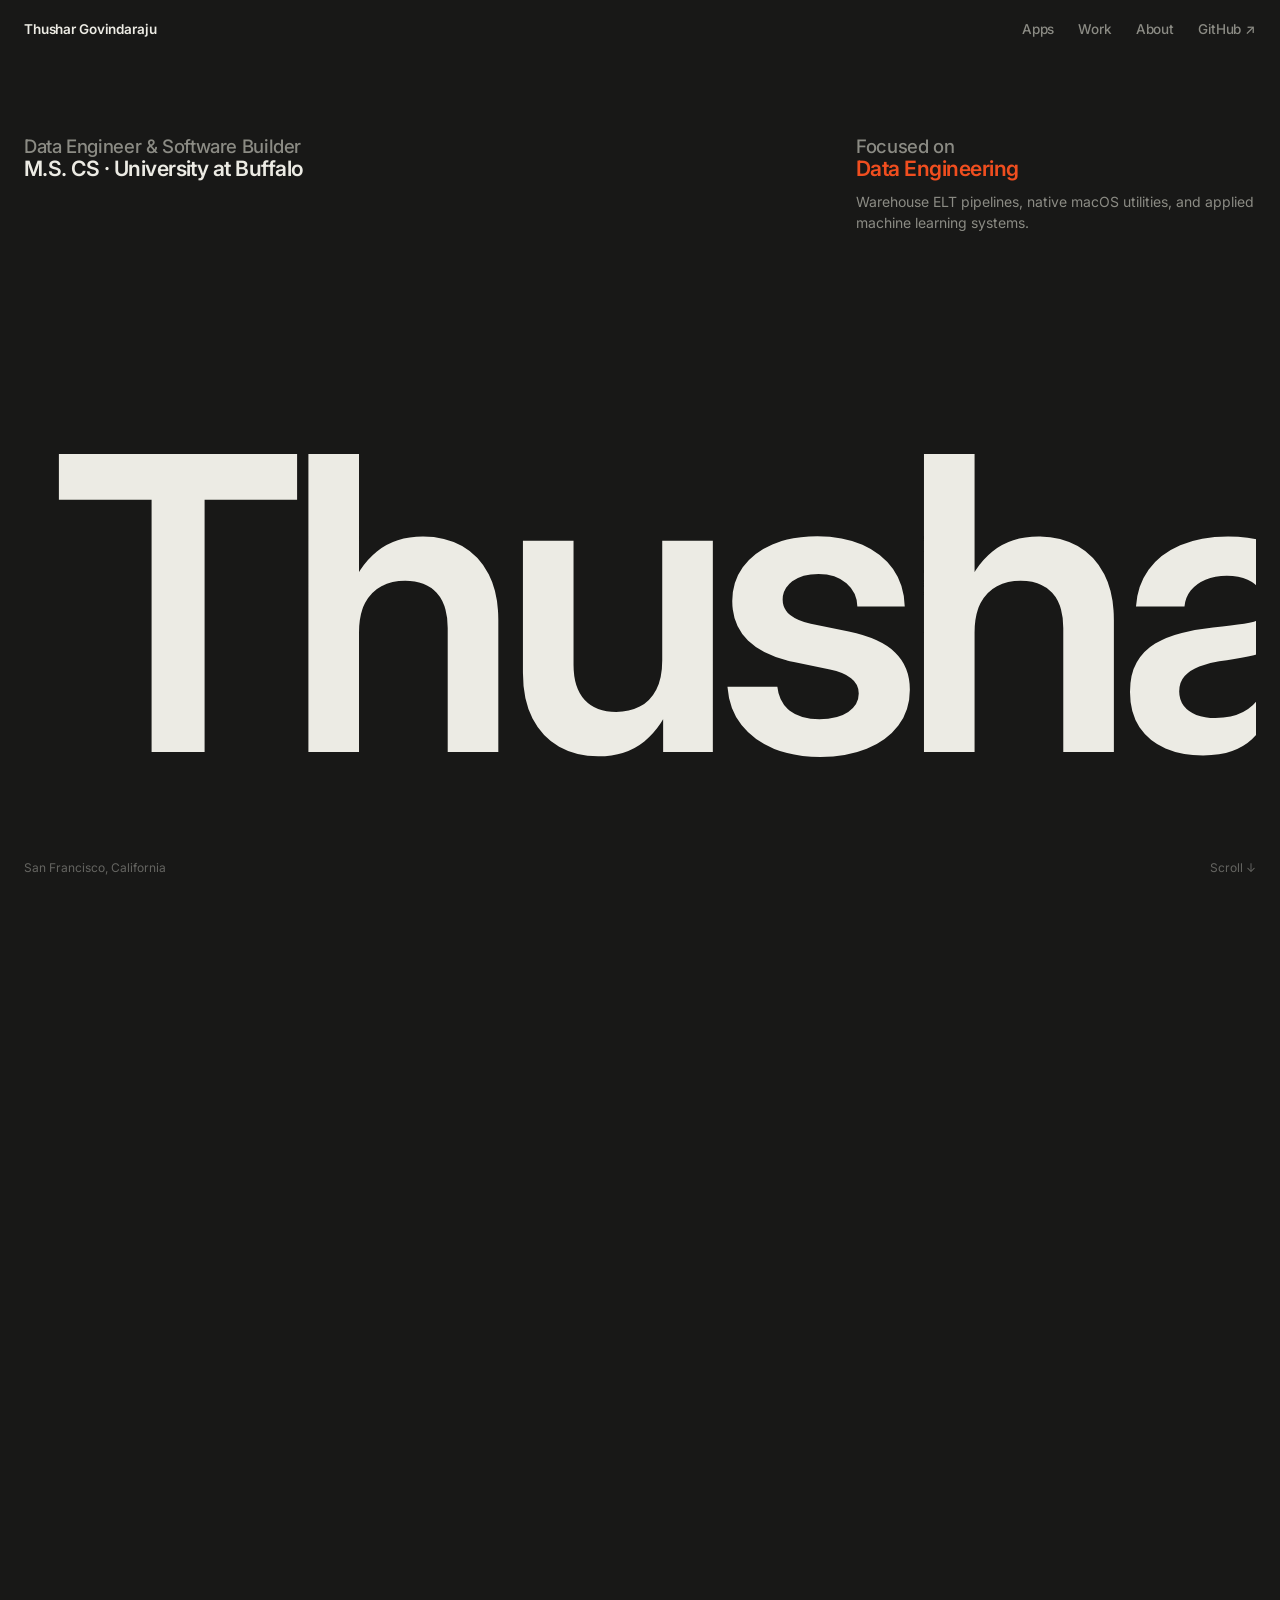
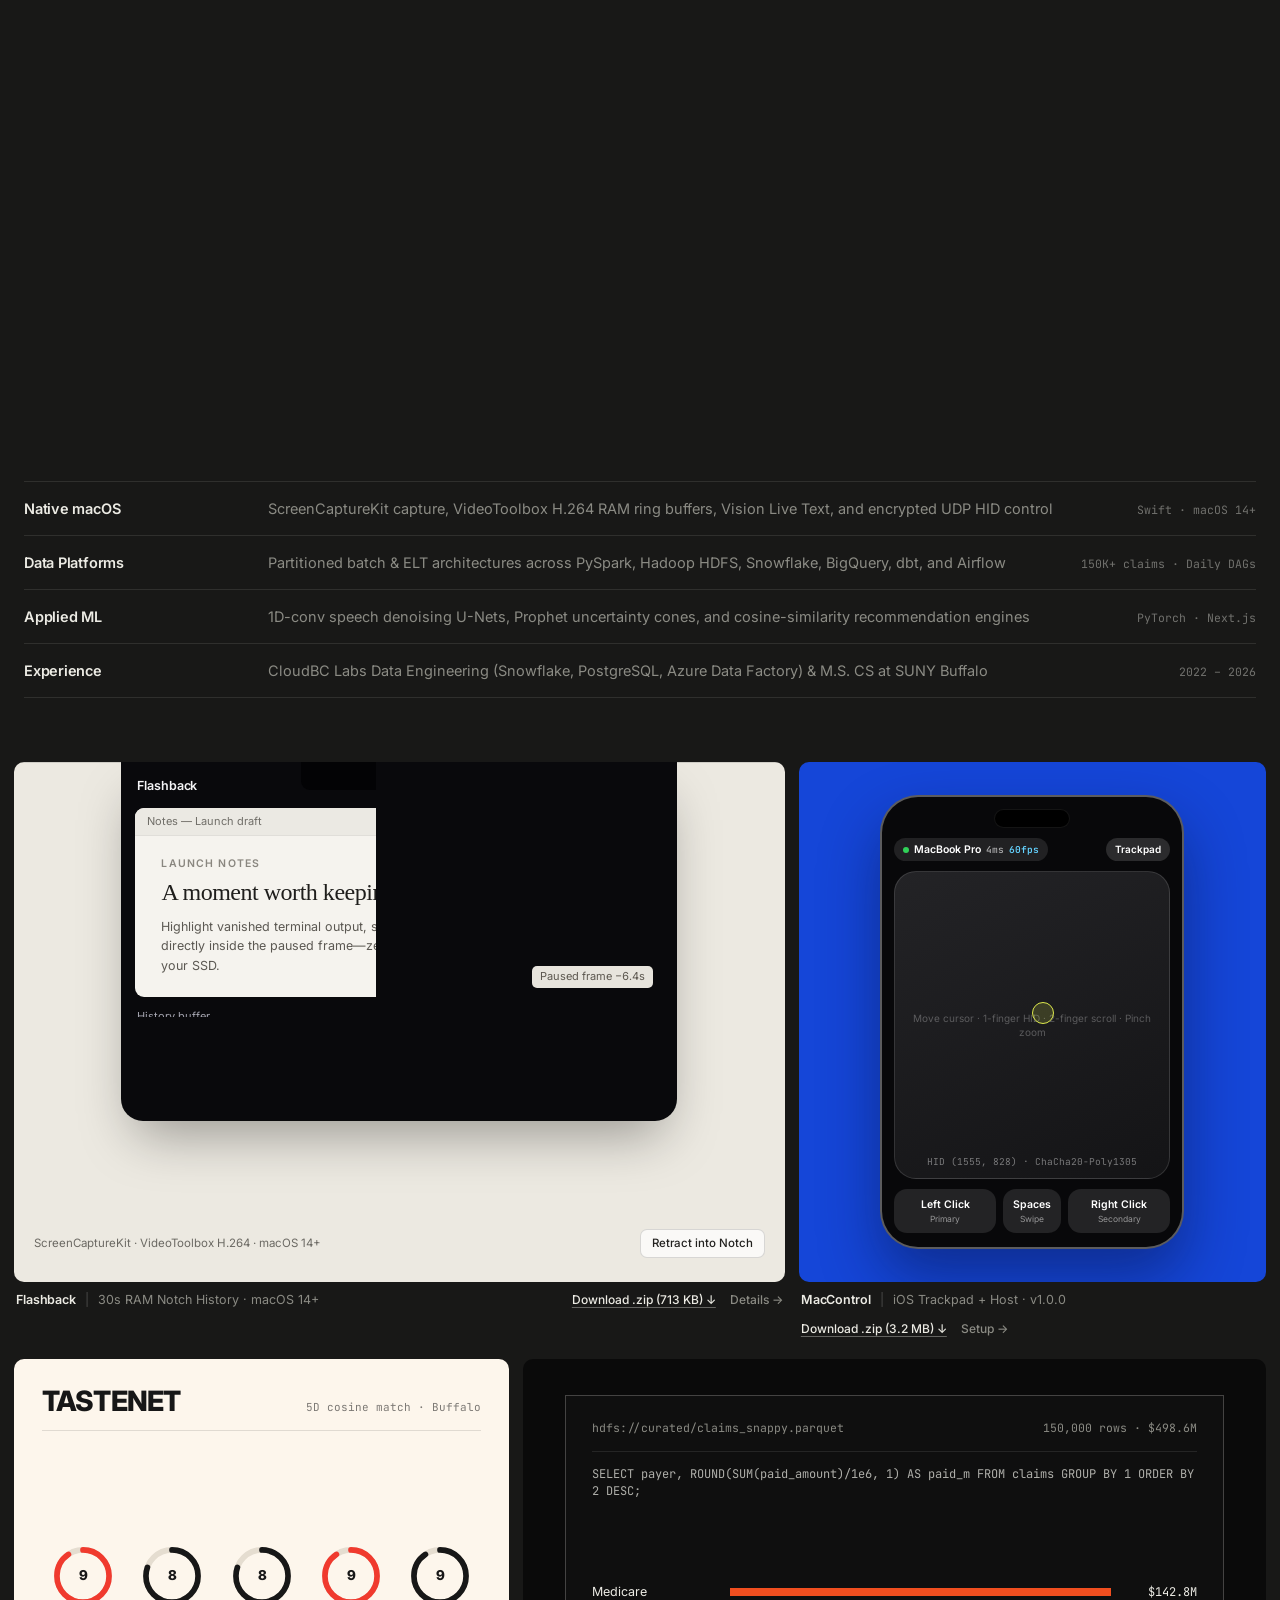
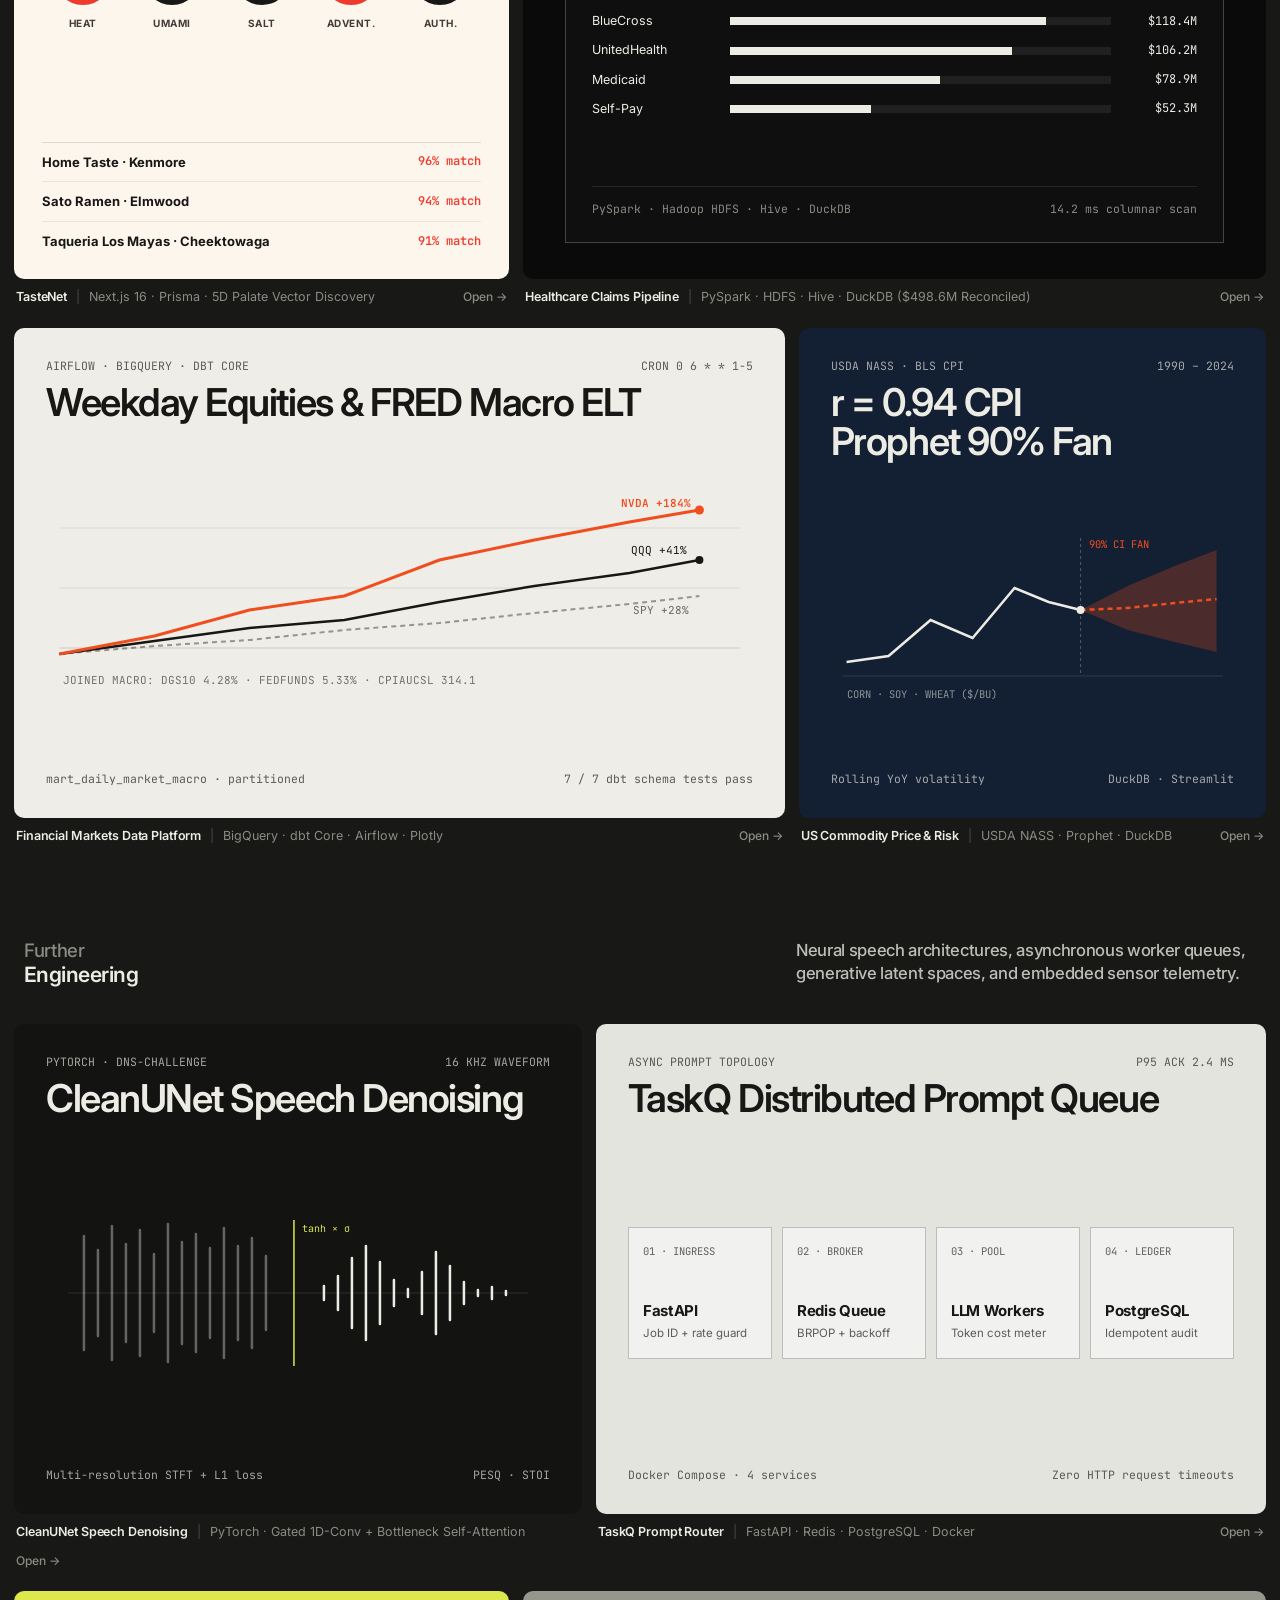
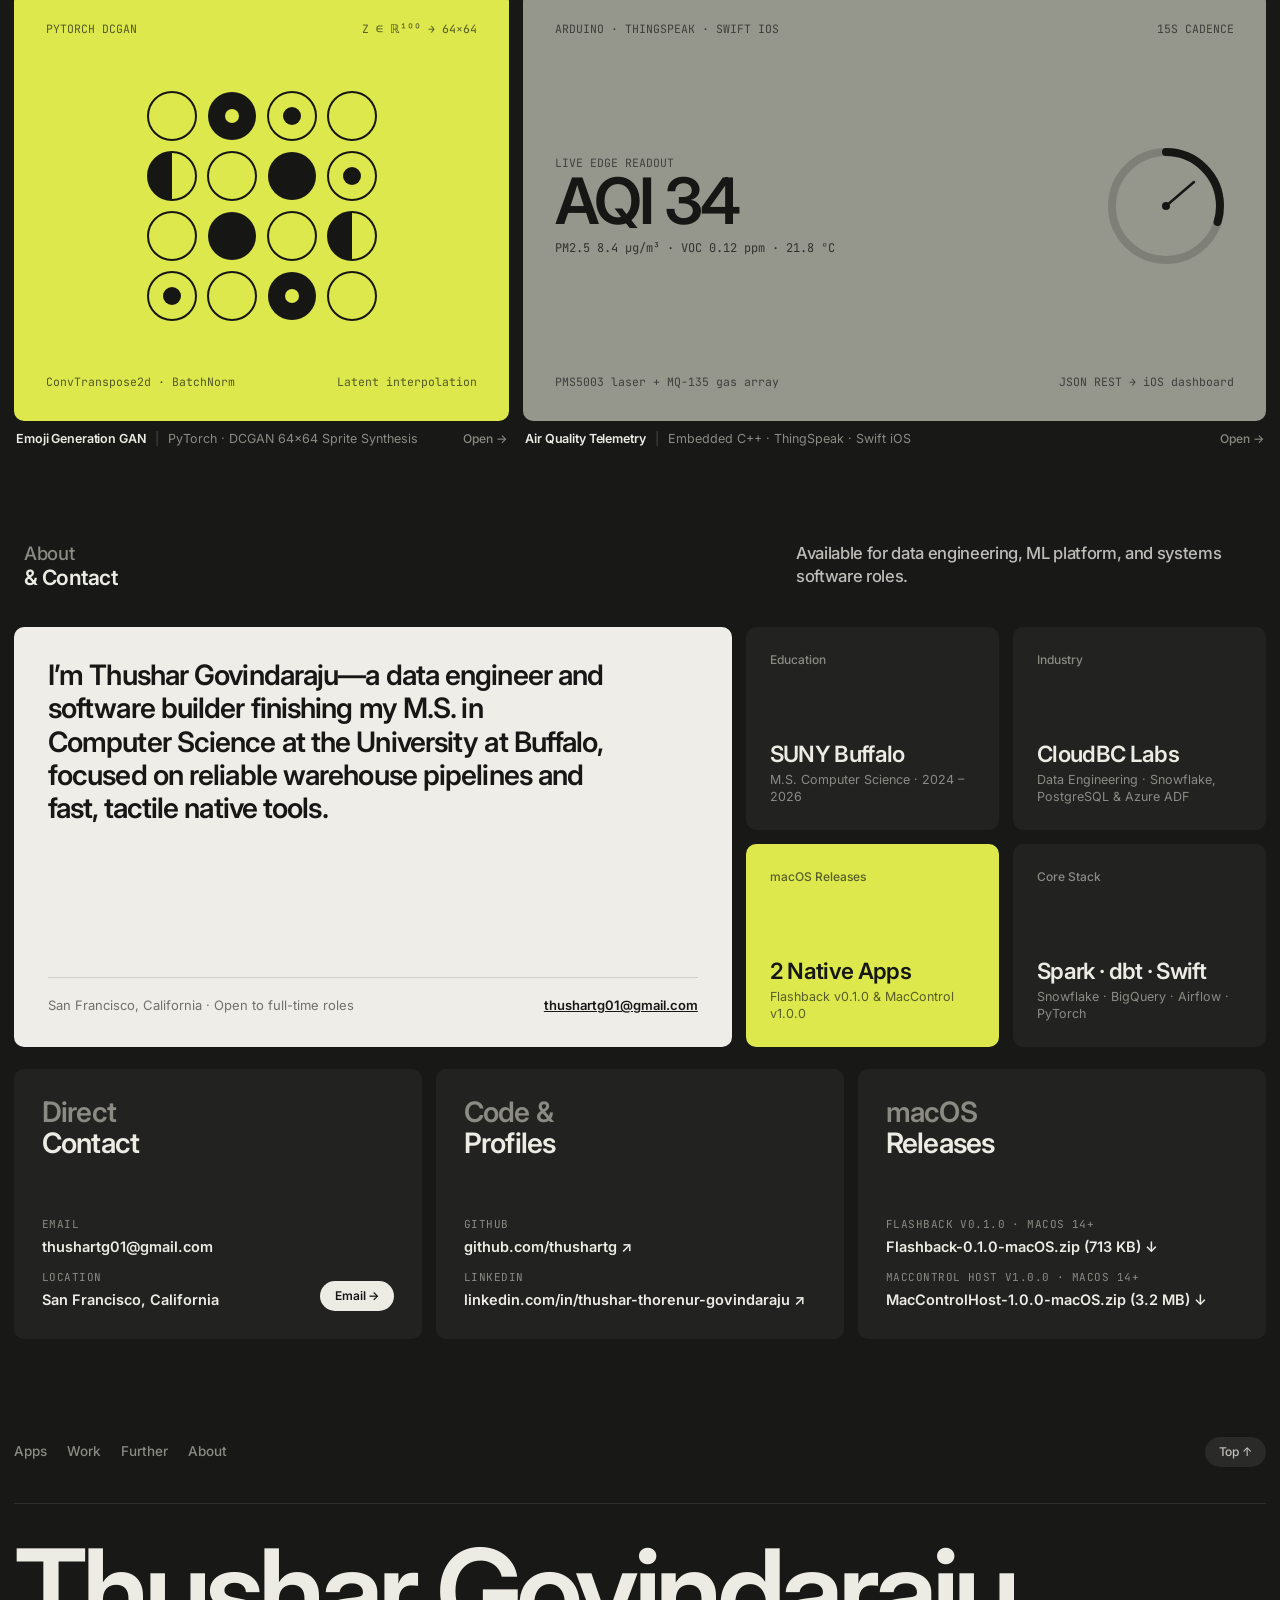
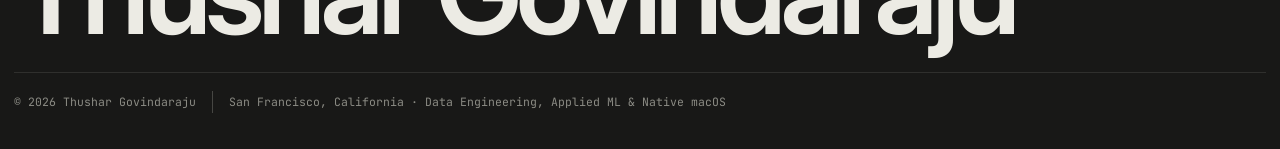
==== commit 58343c4b: "Remove SHA256SUMS.txt file and checksum links" ====
--- a/index.html
+++ b/index.html
@@ -907,7 +907,7 @@
               <span class="tb-quad-idx">macOS Releases</span>
               <div>
                 <div class="tb-quad-big">2 Native Apps</div>
-                <div class="tb-quad-meta">Flashback v0.1.0 &amp; MacControl v1.0.0 · SHA-256 verified</div>
+                <div class="tb-quad-meta">Flashback v0.1.0 &amp; MacControl v1.0.0</div>
               </div>
             </div>
             <div class="tb-quad-tile">
@@ -975,10 +975,8 @@
                 <a href="downloads/Flashback-0.1.0-macOS.zip" download>Flashback-0.1.0-macOS.zip (713 KB) ↓</a>
               </div>
               <div class="tb-kv-item">
-                <span>MacControl Host v1.0.0 · + Checksums</span>
-                <a href="downloads/MacControlHost-1.0.0-macOS.zip" download>MacControlHost-1.0.0-macOS.zip ↓</a>
-                ·
-                <a href="downloads/SHA256SUMS.txt" target="_blank" rel="noopener">SHA-256 ↗</a>
+                <span>MacControl Host v1.0.0 · macOS 14+</span>
+                <a href="downloads/MacControlHost-1.0.0-macOS.zip" download>MacControlHost-1.0.0-macOS.zip (3.2 MB) ↓</a>
               </div>
             </div>
           </div>
@@ -994,7 +992,6 @@
           <a href="#work">Work</a>
           <a href="#further">Further</a>
           <a href="#contact">About</a>
-          <a href="downloads/SHA256SUMS.txt" target="_blank" rel="noopener">SHA256SUMS.txt</a>
         </div>
         <button class="tb-pill" type="button" data-scroll-top>Top ↑</button>
       </div>
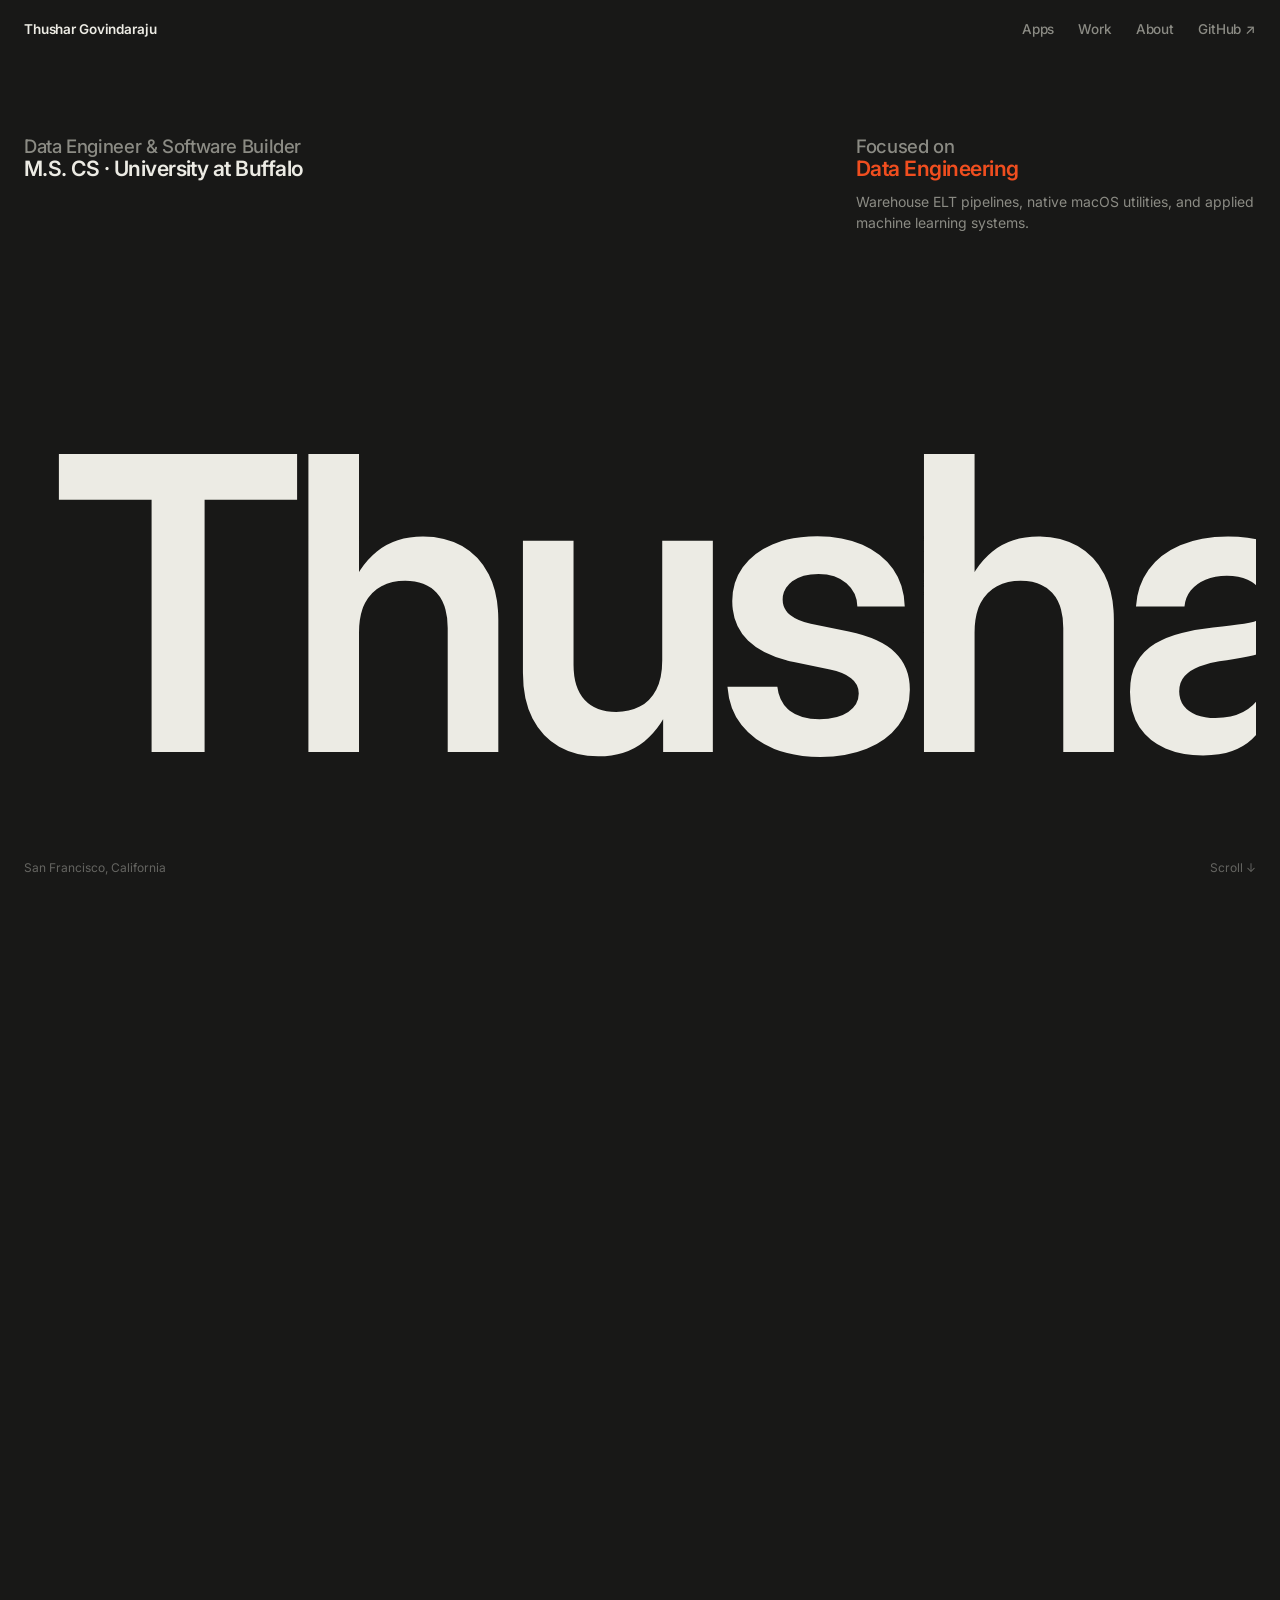
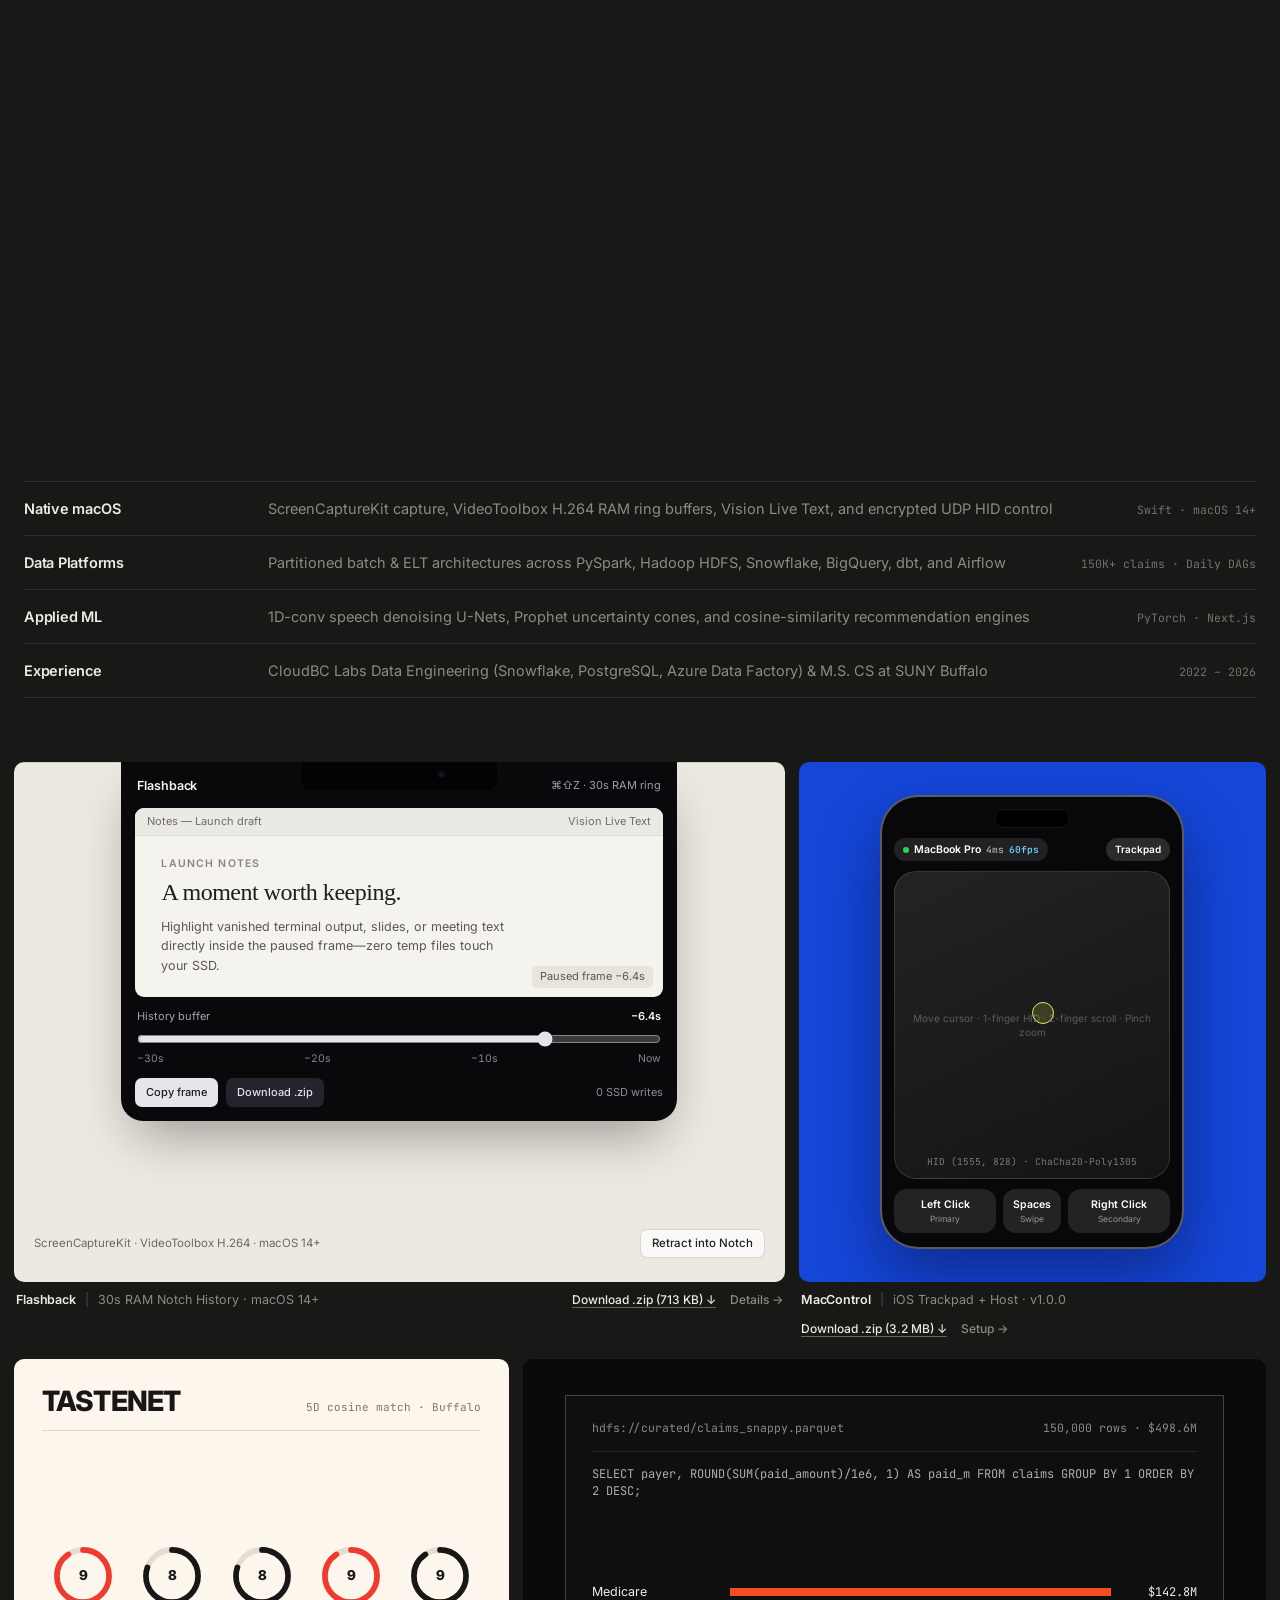
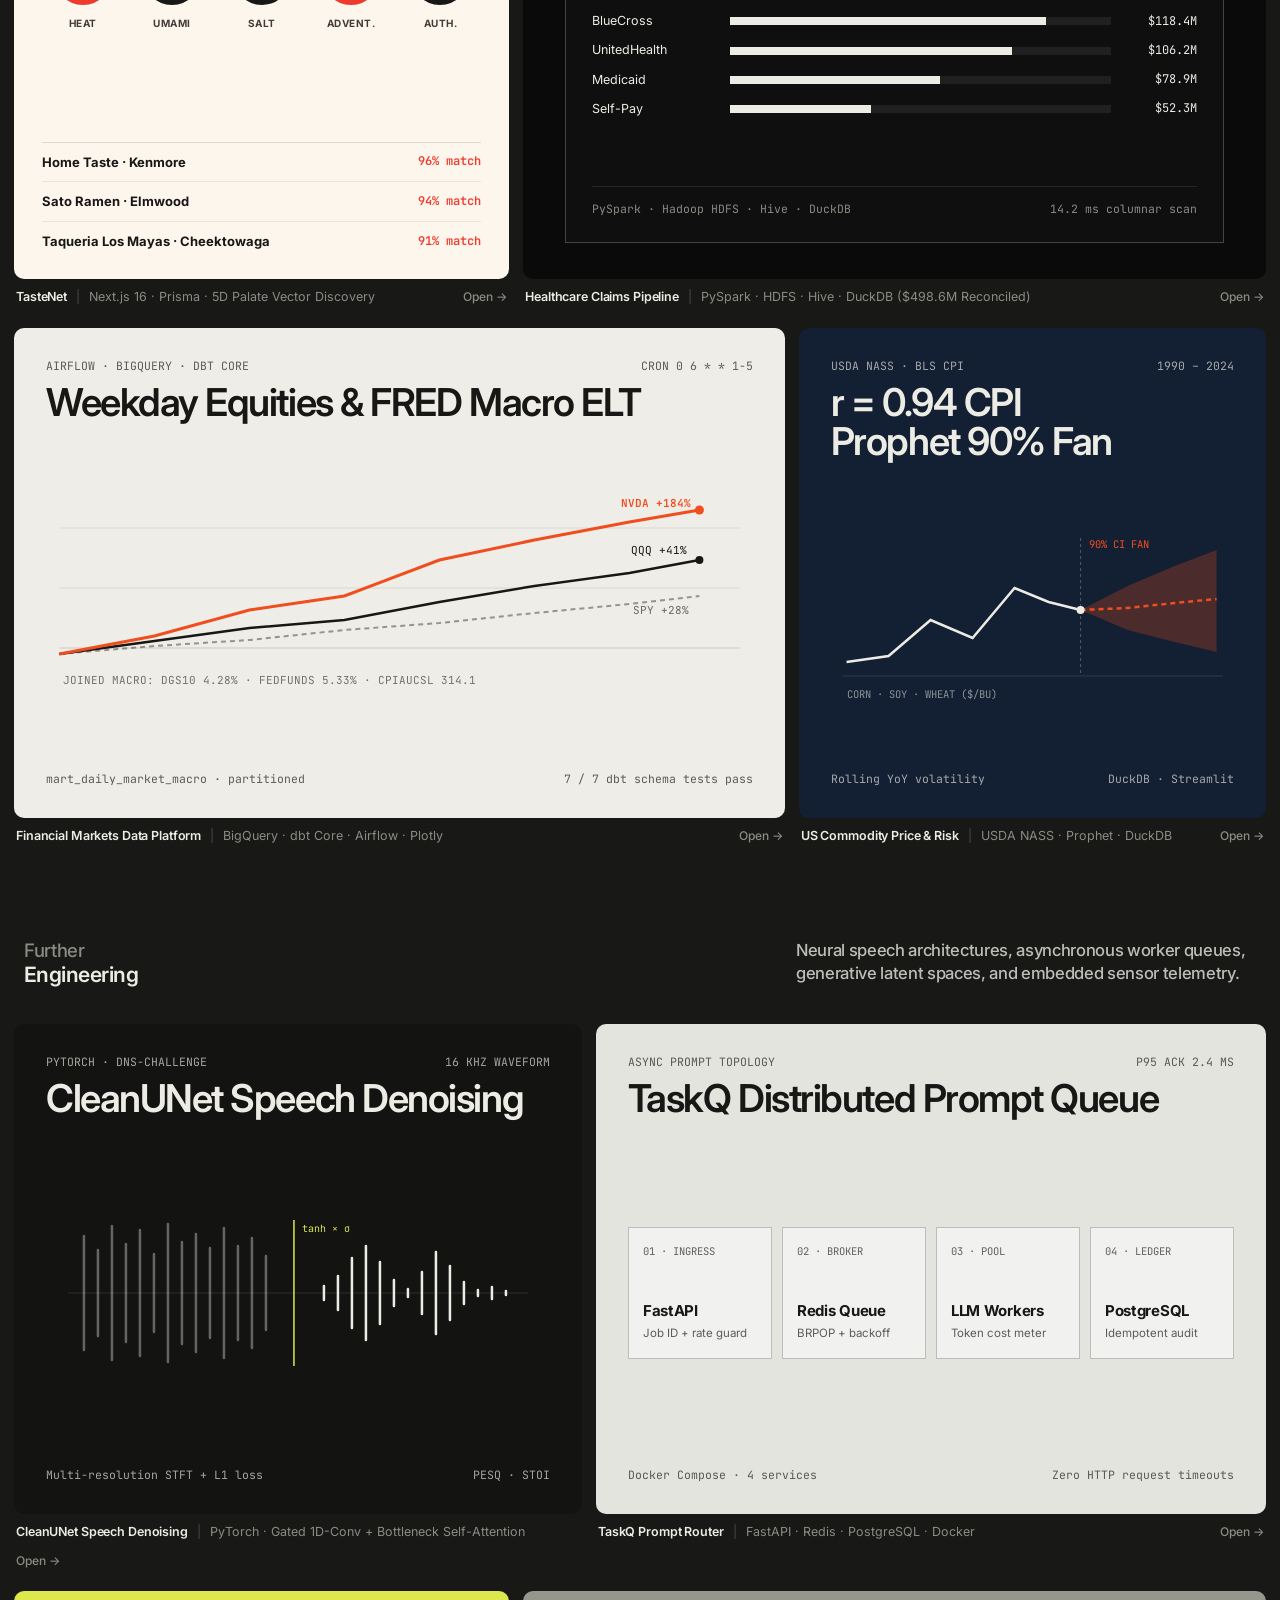
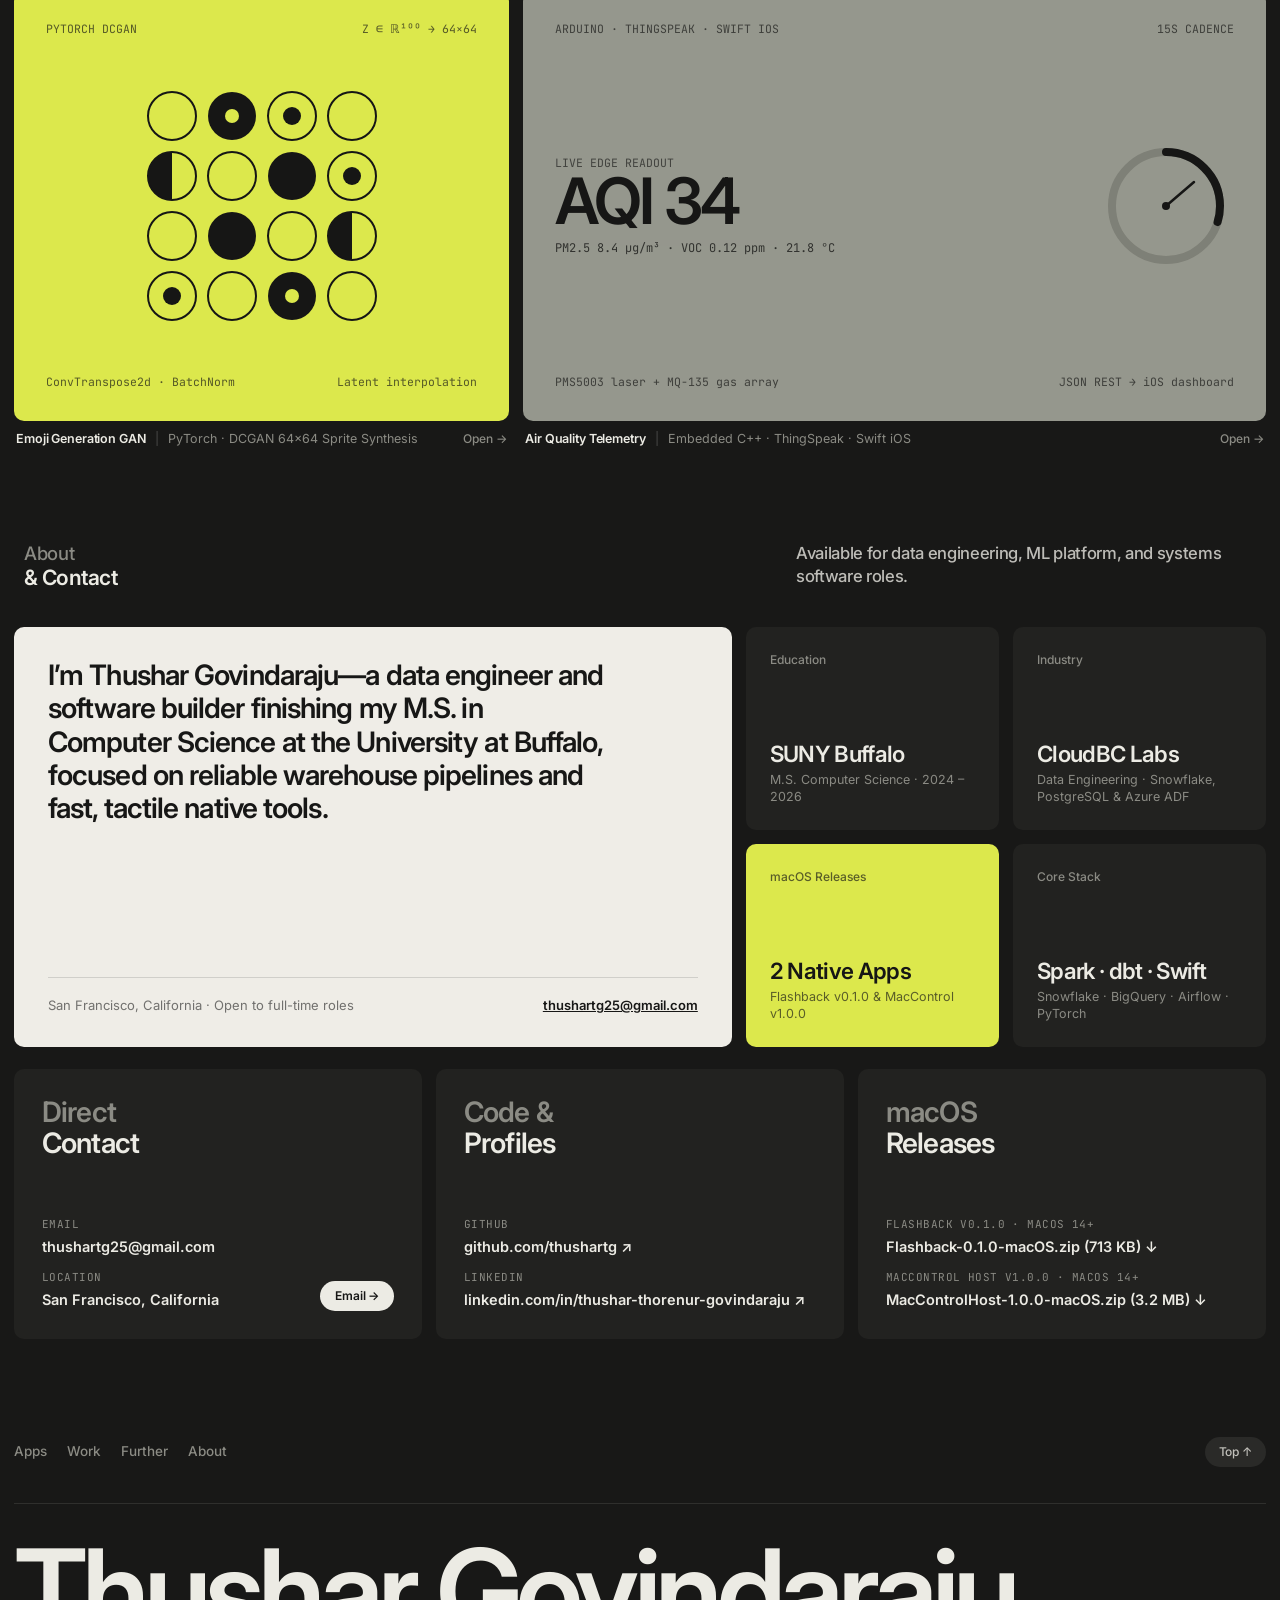
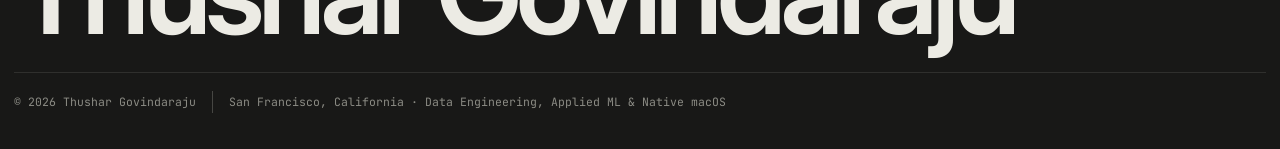
==== commit baed9362: "Update contact email to thushartg25@gmail.com" ====
--- a/index.html
+++ b/index.html
@@ -882,8 +882,8 @@
             </p>
             <div class="ed-bio-foot">
               <span>San Francisco, California · Open to full-time roles</span>
-              <a href="mailto:thushartg01@gmail.com" style="color: #171716; font-weight: 600; text-decoration: underline">
-                thushartg01@gmail.com
+              <a href="mailto:thushartg25@gmail.com" style="color: #171716; font-weight: 600; text-decoration: underline">
+                thushartg25@gmail.com
               </a>
             </div>
           </div>
@@ -921,7 +921,7 @@
         </div>
 
         <div class="tb-row r-33-33-33">
-          <a class="tb-contact-card" href="mailto:thushartg01@gmail.com">
+          <a class="tb-contact-card" href="mailto:thushartg25@gmail.com">
             <h2 class="tb-contact-title">
               <span class="muted">Direct</span>
               <span class="cream">Contact</span>
@@ -930,7 +930,7 @@
               <div class="tb-kv-stack">
                 <div class="tb-kv-item">
                   <span>Email</span>
-                  <strong>thushartg01@gmail.com</strong>
+                  <strong>thushartg25@gmail.com</strong>
                 </div>
                 <div class="tb-kv-item">
                   <span>Location</span>
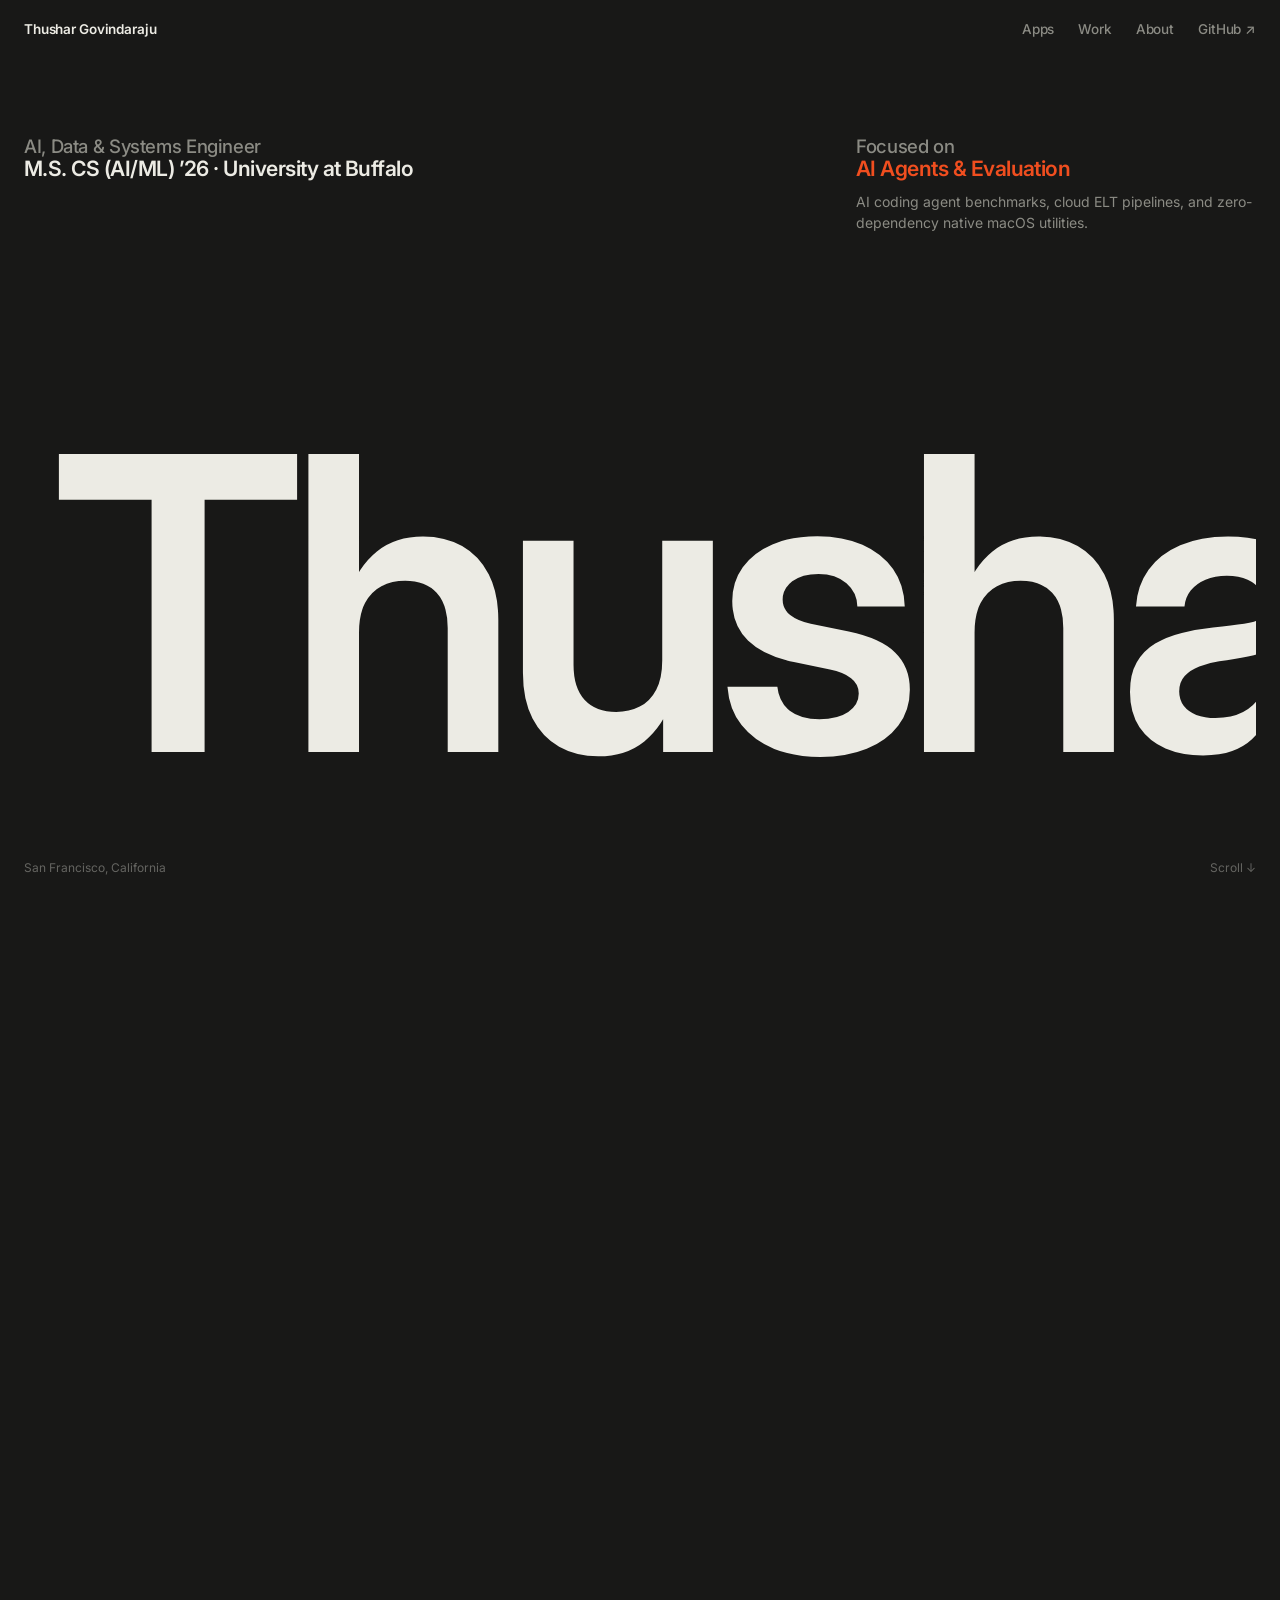
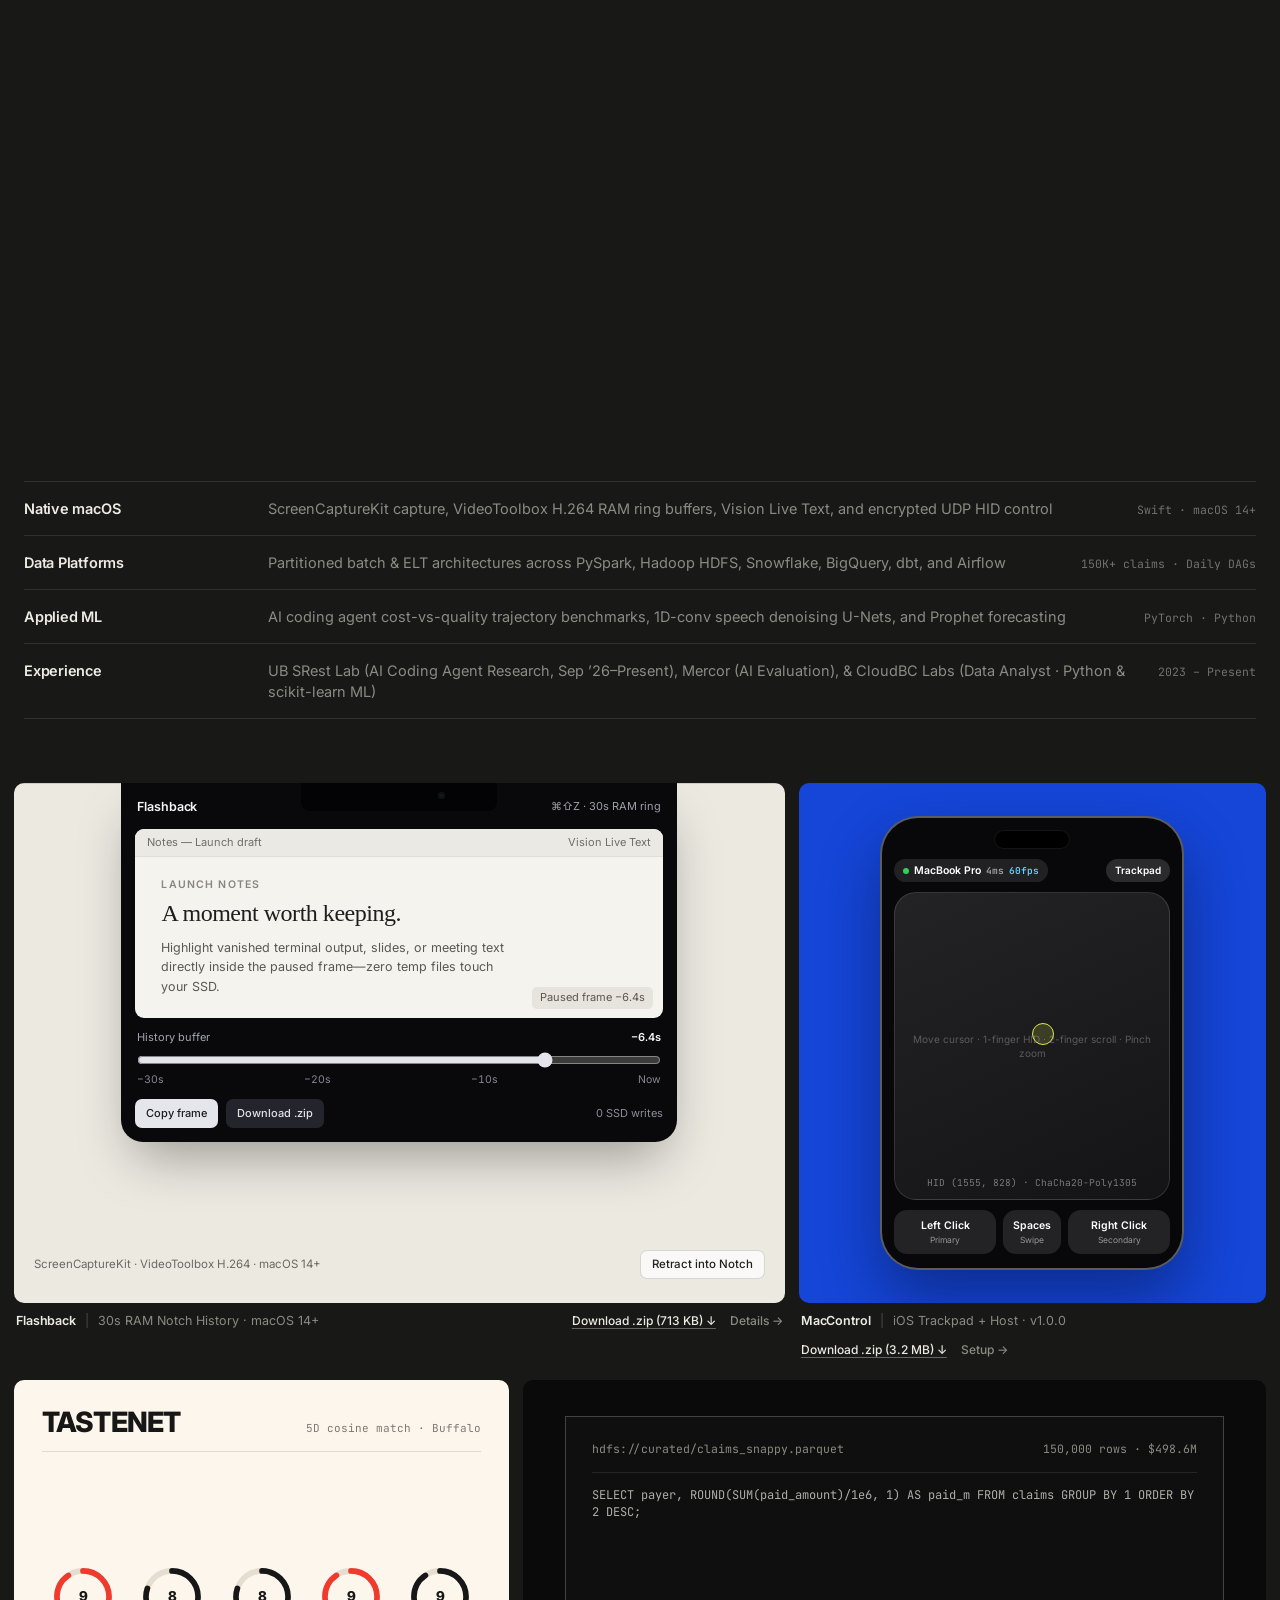
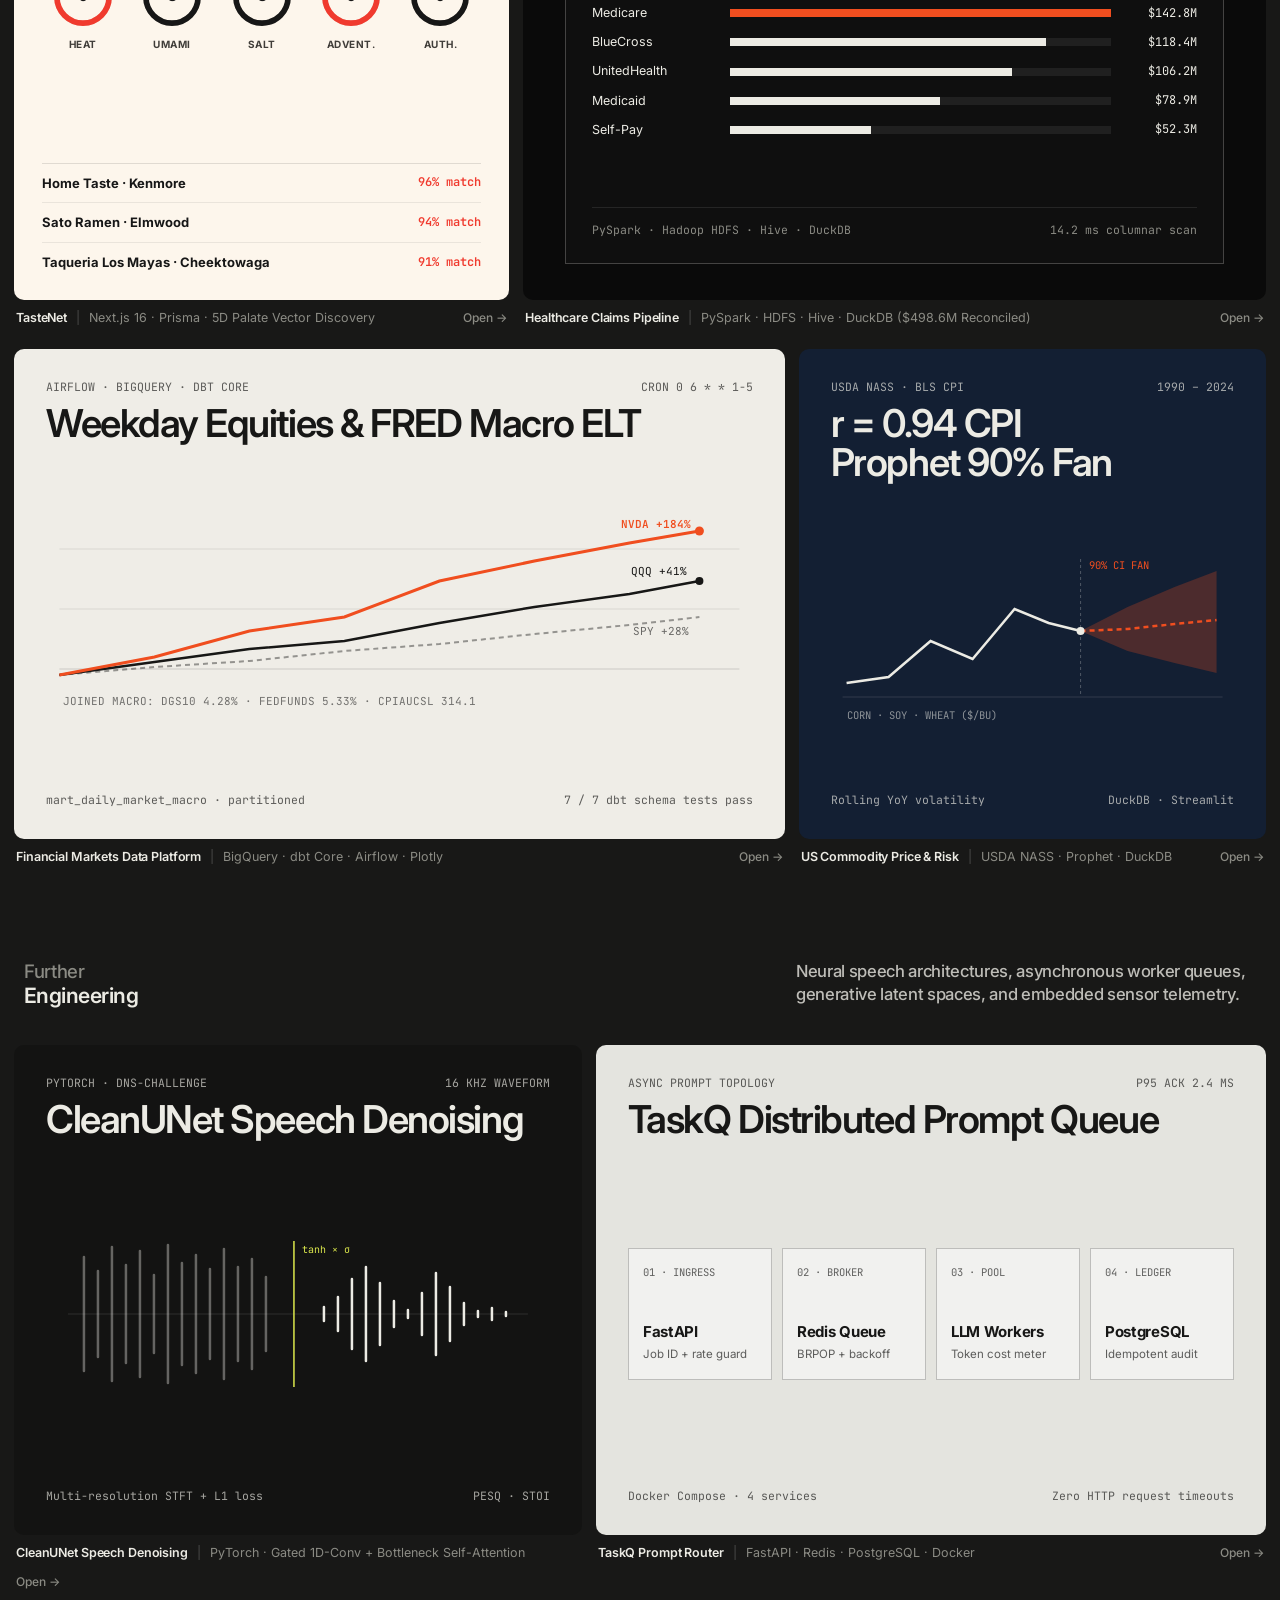
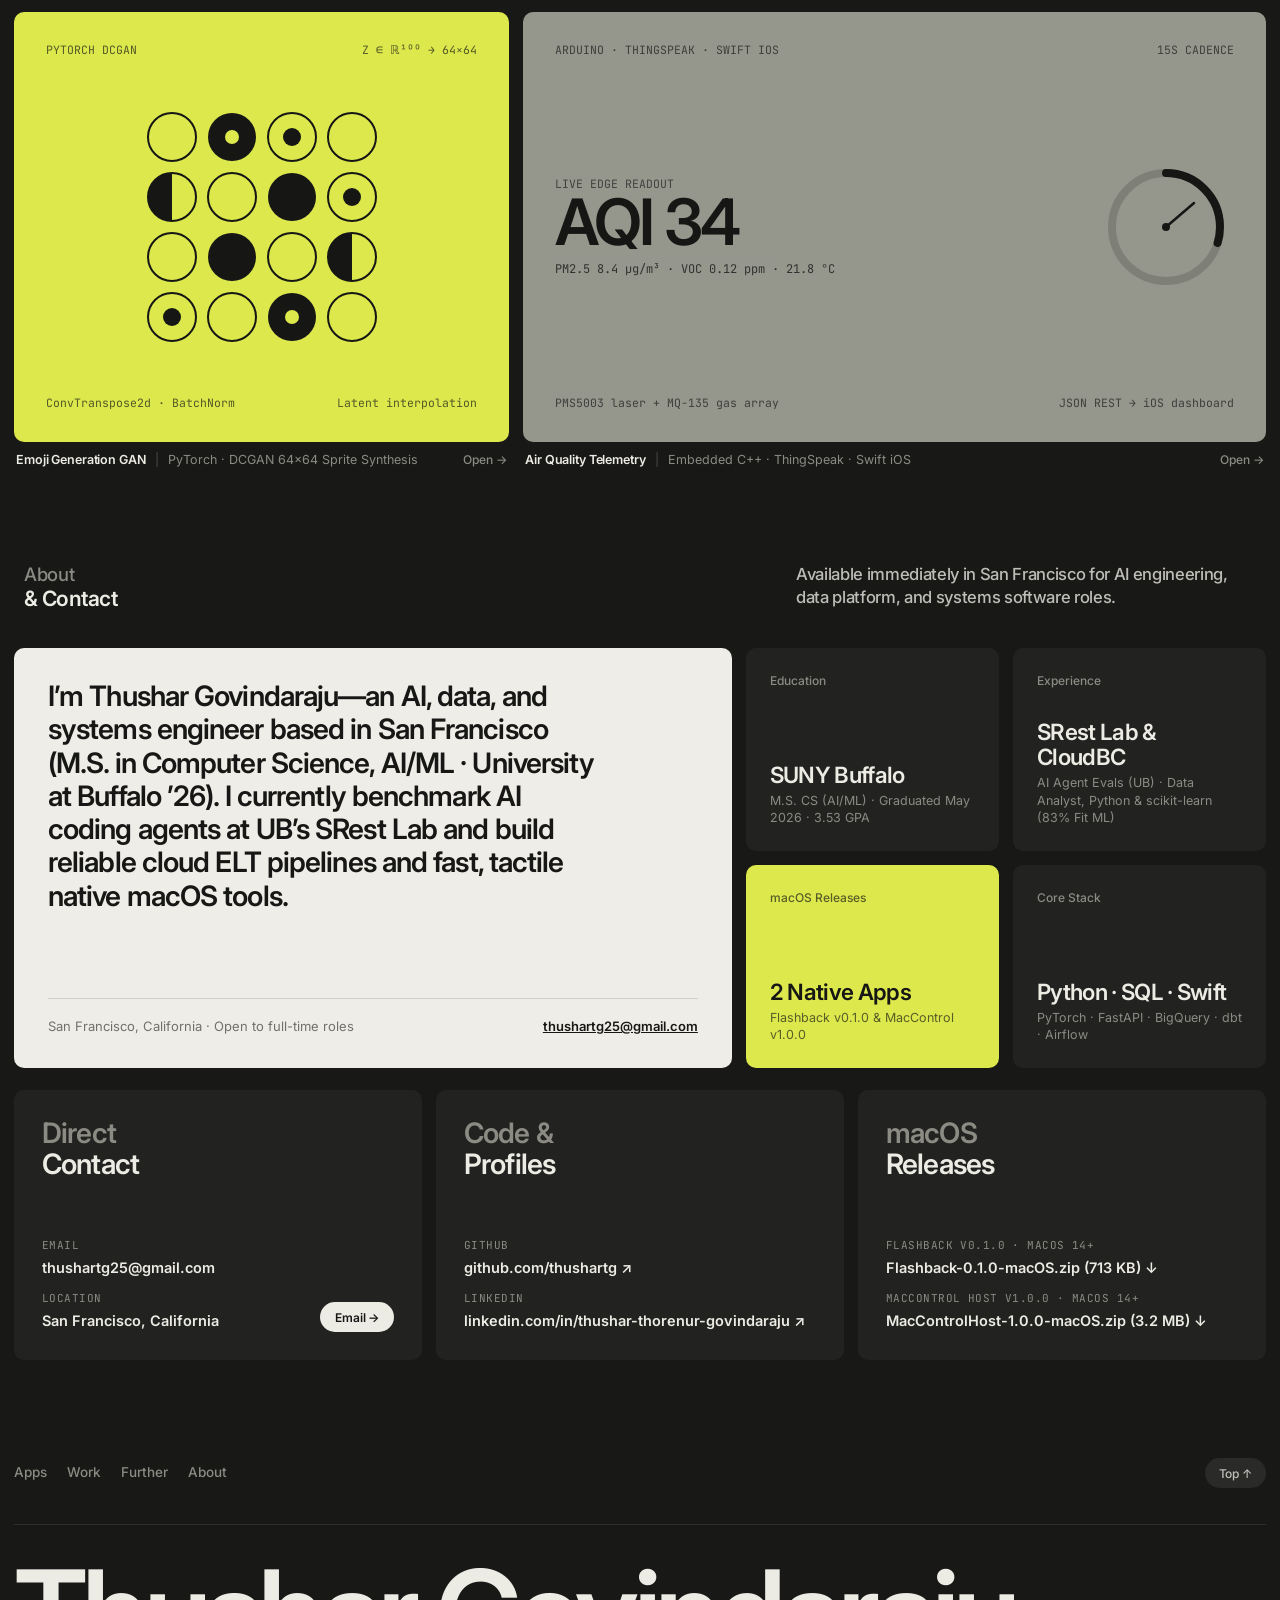
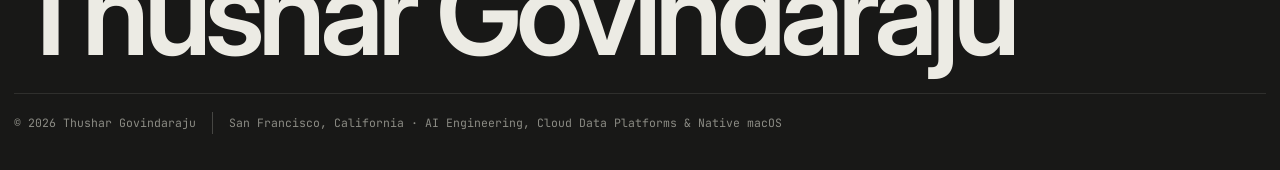
==== commit 257ac6d7: "Align role titles, May 2026 graduation, SRest Lab, and CloudBC Data Analyst details with resume" ====
--- a/index.html
+++ b/index.html
@@ -3,10 +3,10 @@
   <head>
     <meta charset="utf-8" />
     <meta name="viewport" content="width=device-width, initial-scale=1" />
-    <title>Thushar Govindaraju — Data Engineer &amp; Software Builder</title>
+    <title>Thushar Govindaraju — AI, Data &amp; Systems Engineer</title>
     <meta
       name="description"
-      content="Portfolio and native macOS software releases of Thushar Govindaraju — Data Engineering, Cloud Warehouses, Applied ML, Flashback, and MacControl."
+      content="Portfolio and native macOS software releases of Thushar Govindaraju — AI Agent Evaluation, Cloud Data Pipelines, Applied ML, Flashback, and MacControl."
     />
     <link rel="preconnect" href="https://fonts.googleapis.com" />
     <link rel="preconnect" href="https://fonts.gstatic.com" crossorigin />
@@ -36,16 +36,16 @@
         <div class="tb-hero-pin">
           <div class="ed-hero-meta">
             <div>
-              <span class="tb-two-kicker">Data Engineer &amp; Software Builder</span>
-              <span class="tb-two-bright">M.S. CS · University at Buffalo</span>
+              <span class="tb-two-kicker">AI, Data &amp; Systems Engineer</span>
+              <span class="tb-two-bright">M.S. CS (AI/ML) ’26 · University at Buffalo</span>
             </div>
             <div class="ed-hero-focus">
               <span class="tb-two-kicker">Focused on</span>
               <button class="tb-hero-role" id="heroRoleBtn" type="button" title="Cycle focus">
-                Data Engineering
+                AI Agents &amp; Evaluation
               </button>
               <p class="ed-hero-note">
-                Warehouse ELT pipelines, native macOS utilities, and applied machine learning systems.
+                AI coding agent benchmarks, cloud ELT pipelines, and zero-dependency native macOS utilities.
               </p>
             </div>
           </div>
@@ -82,16 +82,16 @@
         <div class="ed-index-row">
           <span class="ed-index-key">Applied ML</span>
           <span class="ed-index-val">
-            1D-conv speech denoising U-Nets, Prophet uncertainty cones, and cosine-similarity recommendation engines
+            AI coding agent cost-vs-quality trajectory benchmarks, 1D-conv speech denoising U-Nets, and Prophet forecasting
           </span>
-          <span class="ed-index-meta">PyTorch · Next.js</span>
+          <span class="ed-index-meta">PyTorch · Python</span>
         </div>
         <div class="ed-index-row">
           <span class="ed-index-key">Experience</span>
           <span class="ed-index-val">
-            CloudBC Labs Data Engineering (Snowflake, PostgreSQL, Azure Data Factory) &amp; M.S. CS at SUNY Buffalo
+            UB SRest Lab (AI Coding Agent Research, Sep ’26–Present), Mercor (AI Evaluation), &amp; CloudBC Labs (Data Analyst · Python &amp; scikit-learn ML)
           </span>
-          <span class="ed-index-meta">2022 – 2026</span>
+          <span class="ed-index-meta">2023 – Present</span>
         </div>
       </section>
 
@@ -871,14 +871,14 @@
             <span class="tb-two-bright">&amp; Contact</span>
           </div>
           <div class="tb-divider-right">
-            Available for data engineering, ML platform, and systems software roles.
+            Available immediately in San Francisco for AI engineering, data platform, and systems software roles.
           </div>
         </div>
 
         <div class="tb-row r-58-42">
           <div class="ed-bio-slab">
             <p class="ed-bio-lead">
-              I’m Thushar Govindaraju—a data engineer and software builder finishing my M.S. in Computer Science at the University at Buffalo, focused on reliable warehouse pipelines and fast, tactile native tools.
+              I’m Thushar Govindaraju—an AI, data, and systems engineer based in San Francisco (M.S. in Computer Science, AI/ML · University at Buffalo ’26). I currently benchmark AI coding agents at UB’s SRest Lab and build reliable cloud ELT pipelines and fast, tactile native macOS tools.
             </p>
             <div class="ed-bio-foot">
               <span>San Francisco, California · Open to full-time roles</span>
@@ -893,14 +893,14 @@
               <span class="tb-quad-idx">Education</span>
               <div>
                 <div class="tb-quad-big">SUNY Buffalo</div>
-                <div class="tb-quad-meta">M.S. Computer Science · 2024 – 2026</div>
+                <div class="tb-quad-meta">M.S. CS (AI/ML) · Graduated May 2026 · 3.53 GPA</div>
               </div>
             </div>
             <div class="tb-quad-tile">
-              <span class="tb-quad-idx">Industry</span>
+              <span class="tb-quad-idx">Experience</span>
               <div>
-                <div class="tb-quad-big">CloudBC Labs</div>
-                <div class="tb-quad-meta">Data Engineering · Snowflake, PostgreSQL &amp; Azure ADF</div>
+                <div class="tb-quad-big">SRest Lab &amp; CloudBC</div>
+                <div class="tb-quad-meta">AI Agent Evals (UB) · Data Analyst, Python &amp; scikit-learn (83% Fit ML)</div>
               </div>
             </div>
             <div class="tb-quad-tile q-lime">
@@ -913,8 +913,8 @@
             <div class="tb-quad-tile">
               <span class="tb-quad-idx">Core Stack</span>
               <div>
-                <div class="tb-quad-big">Spark · dbt · Swift</div>
-                <div class="tb-quad-meta">Snowflake · BigQuery · Airflow · PyTorch</div>
+                <div class="tb-quad-big">Python · SQL · Swift</div>
+                <div class="tb-quad-meta">PyTorch · FastAPI · BigQuery · dbt · Airflow</div>
               </div>
             </div>
           </div>
@@ -1002,7 +1002,7 @@
         <div class="tb-credit-cols">
           <div>© 2026 Thushar Govindaraju</div>
           <div class="tb-credit-sep"></div>
-          <div>San Francisco, California · Data Engineering, Applied ML &amp; Native macOS</div>
+          <div>San Francisco, California · AI Engineering, Cloud Data Platforms &amp; Native macOS</div>
         </div>
       </div>
     </footer>
